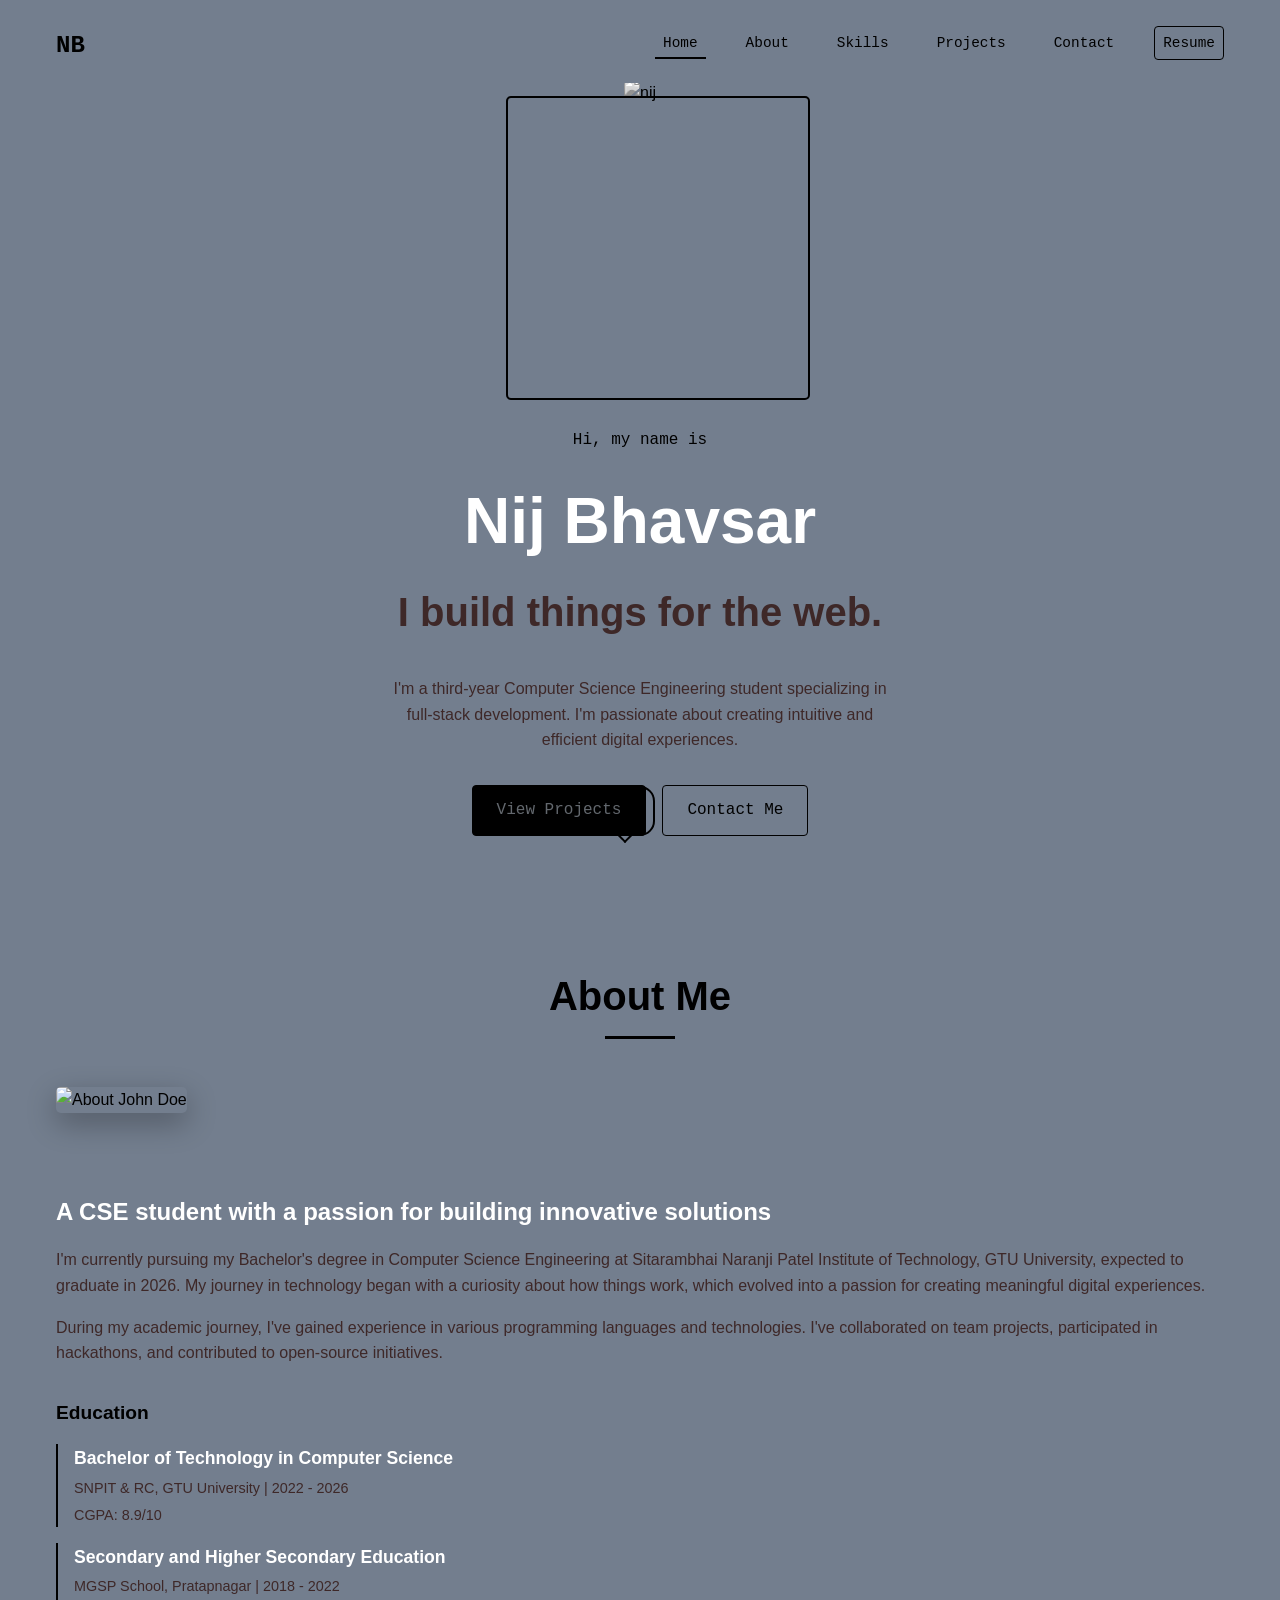
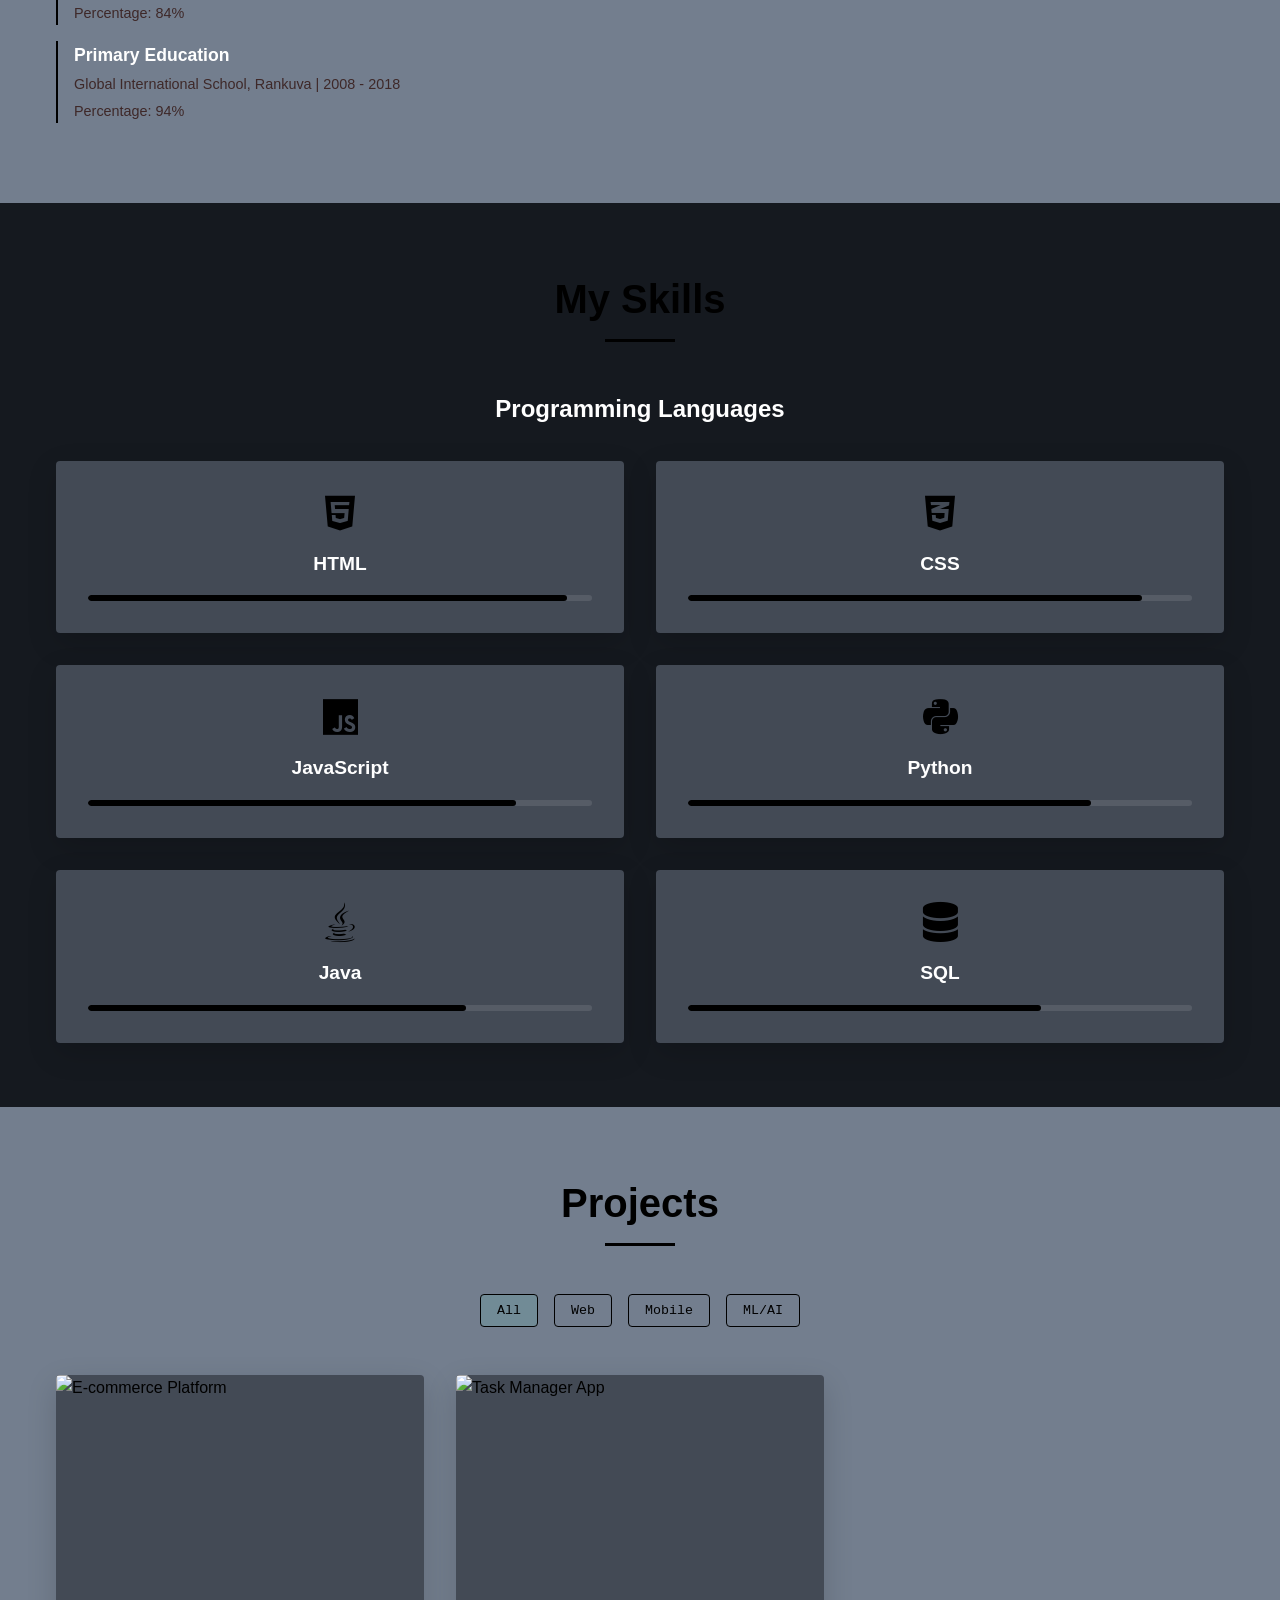
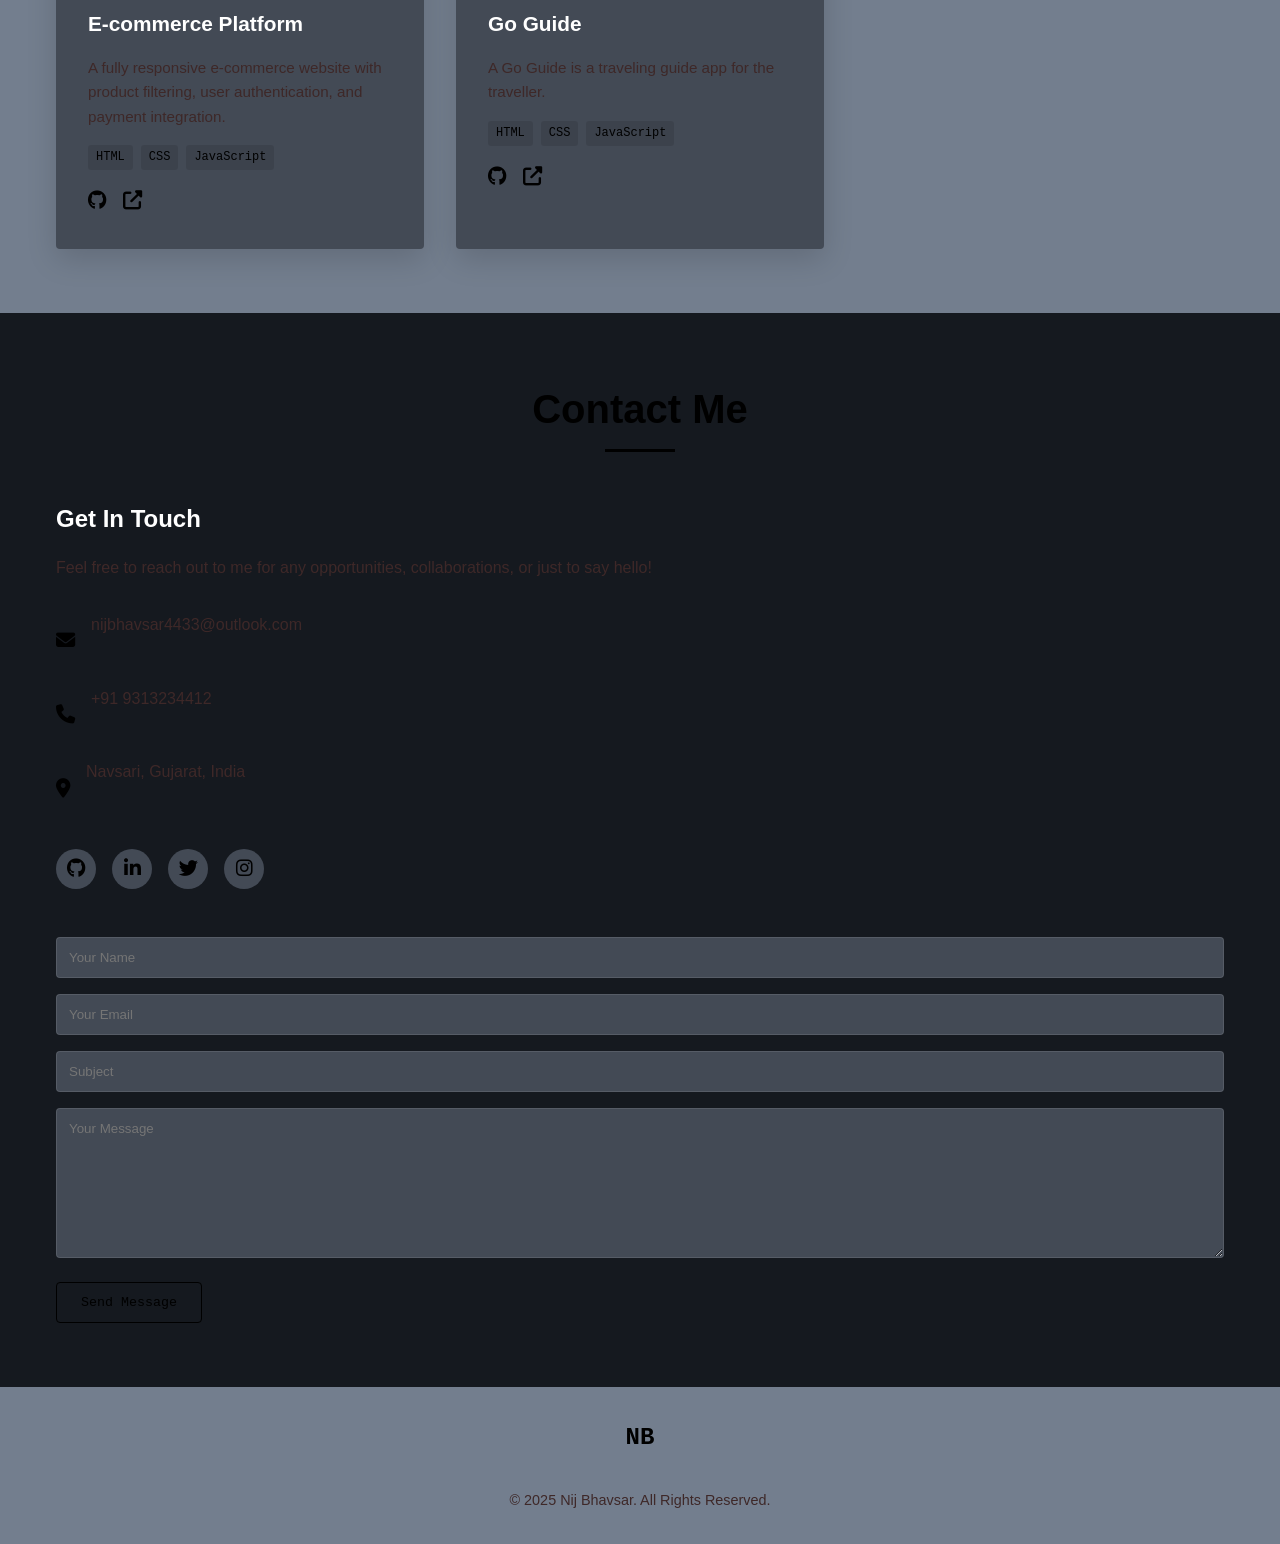
==== index.html @ d93e9b6c "Add files via upload" ====
<!DOCTYPE html>
<html lang="en">
<head>
  <meta charset="UTF-8" />
  <meta name="viewport" content="width=device-width, initial-scale=1.0" />
  <title>Nij Bhavsar | Portfolio</title>
  <link rel="stylesheet" href="css/style.css" />
  <link rel="stylesheet" href="css/responsive.css" />
  <link rel="stylesheet" href="https://cdnjs.cloudflare.com/ajax/libs/font-awesome/6.4.0/css/all.min.css" />
  <link rel="icon" type="image/svg+xml" href="/favicon.svg" />
</head>
<body>
  <!-- Preloader -->
  <div class="preloader">
    <div class="loader"></div>
  </div>

  <!-- Header -->
  <header class="header" id="header">
    <div class="container">
      <div class="logo">
        <h1><a href="#"><span>NB</span></a></h1>
      </div>
      <div class="hamburger">
        <div class="line"></div>
        <div class="line"></div>
        <div class="line"></div>
      </div>
      <nav class="navbar">
        <ul>
          <li><a href="#home" class="active">Home</a></li>
          <li><a href="#about">About</a></li>
          <li><a href="#skills">Skills</a></li>
          <li><a href="#projects">Projects</a></li>
          <li><a href="#contact">Contact</a></li>
          <li><a href="#" class="resume-btn">Resume</a></li>
        </ul>
      </nav>
    </div>
  </header>

  <!-- Home Section -->
  <section id="home" class="hero-section">
    <div class="container">
      <div class="hero-content">
        <div class="hero-text">
          <p class="intro">Hi, my name is</p>
          <h1 class="name">Nij Bhavsar</h1>
          <h2 class="tagline">I build things for the web.</h2>
          <p class="description">
            I'm a third-year Computer Science Engineering student specializing in full-stack development. I'm passionate about creating intuitive and efficient digital experiences.
          </p>
          <div class="cta-buttons">
            <a href="#projects" class="primary-btn">View Projects</a>
            <a href="#contact" class="secondary-btn">Contact Me</a>
          </div>
        </div>
        <div class="hero-image">
          <div class="image-container">
            <img src="nij.jpg" alt="nij" />
          </div>
        </div>
      </div>
      <div class="scroll-down">
        <a href="#about">
          <div class="mouse">
            <span></span>
          </div>
          <div class="arrow">
            <span></span>
          </div>
        </a>
      </div>
    </div>
  </section>

  <!-- About Section -->
  <section id="about" class="about-section">
    <div class="container">
      <div class="section-title">
        <h2>About Me</h2>
        <span class="line"></span>
      </div>
      <div class="about-content">
        <div class="about-image">
          <img src="https://images.pexels.com/photos/5428836/pexels-photo-5428836.jpeg?auto=compress&cs=tinysrgb&w=600" alt="About John Doe" />
        </div>
        <div class="about-text">
          <h3>A CSE student with a passion for building innovative solutions</h3>
          <p>
            I'm currently pursuing my Bachelor's degree in Computer Science Engineering at Sitarambhai Naranji Patel Institute of Technology, GTU University, expected to graduate in 2026. My journey in technology began with a curiosity about how things work, which evolved into a passion for creating meaningful digital experiences.
          </p>
          <p>
            During my academic journey, I've gained experience in various programming languages and technologies. I've collaborated on team projects, participated in hackathons, and contributed to open-source initiatives.
          </p>
          <div class="education">
            <h4>Education</h4>
            <div class="education-item">
              <h5>Bachelor of Technology in Computer Science</h5>
              <p>SNPIT & RC, GTU University | 2022 - 2026</p>
              <p>CGPA: 8.9/10</p>
            </div>
            <div class="education-item">
              <h5>Secondary and Higher Secondary Education</h5>
              <p>MGSP School, Pratapnagar | 2018 - 2022</p>
              <p>Percentage: 84%</p>
            </div>
            <div class="education-item">
              <h5>Primary Education</h5>
              <p>Global International School, Rankuva | 2008 - 2018</p>
              <p>Percentage: 94%</p>
            </div>
          </div>
        </div>
      </div>
    </div>
  </section>

  <!-- Skills Section -->
  <section id="skills" class="skills-section">
    <div class="container">
      <div class="section-title">
        <h2>My Skills</h2>
        <span class="line"></span>
      </div>
      <div class="skills-container">
        <div class="skills-category">
          <h3>Programming Languages</h3>
          <div class="skills-grid">
            <div class="skill-item">
              <i class="fab fa-html5"></i>
              <h4>HTML</h4>
              <div class="progress-bar">
                <div class="progress" style="width: 95%"></div>
              </div>
            </div>
            <div class="skill-item">
              <i class="fab fa-css3-alt"></i>
              <h4>CSS</h4>
              <div class="progress-bar">
                <div class="progress" style="width: 90%"></div>
              </div>
            </div>
            <div class="skill-item">
              <i class="fab fa-js"></i>
              <h4>JavaScript</h4>
              <div class="progress-bar">
                <div class="progress" style="width: 85%"></div>
              </div>
            </div>
            <div class="skill-item">
              <i class="fab fa-python"></i>
              <h4>Python</h4>
              <div class="progress-bar">
                <div class="progress" style="width: 80%"></div>
              </div>
            </div>
            <div class="skill-item">
              <i class="fab fa-java"></i>
              <h4>Java</h4>
              <div class="progress-bar">
                <div class="progress" style="width: 75%"></div>
              </div>
            </div>
            <div class="skill-item">
              <i class="fas fa-database"></i>
              <h4>SQL</h4>
              <div class="progress-bar">
                <div class="progress" style="width: 70%"></div>
              </div>
            </div>
          </div>
        </div>
            </div>
          </div>
        </div>
      </div>
    </div>
  </section>

  <!-- Projects Section -->
  <section id="projects" class="projects-section">
    <div class="container">
      <div class="section-title">
        <h2>Projects</h2>
        <span class="line"></span>
      </div>
      <div class="project-filters">
        <button class="filter-btn active" data-filter="all">All</button>
        <button class="filter-btn" data-filter="web">Web</button>
        <button class="filter-btn" data-filter="mobile">Mobile</button>
        <button class="filter-btn" data-filter="ml">ML/AI</button>
      </div>
      <div class="projects-grid">
        <div class="project-card" data-category="web">
          <div class="project-img">
            <img src="https://images.pexels.com/photos/196646/pexels-photo-196646.jpeg?auto=compress&cs=tinysrgb&w=600" alt="E-commerce Platform" />
          </div>
          <div class="project-content">
            <h3>E-commerce Platform</h3>
            <p>A fully responsive e-commerce website with product filtering, user authentication, and payment integration.</p>
            <div class="project-tech">
              <span>HTML</span>
              <span>CSS</span>
              <span>JavaScript</span>
            </div>
            <div class="project-links">
              <a href="#" target="_blank" rel="noopener noreferrer"><i class="fab fa-github"></i></a>
              <a href="#" target="_blank" rel="noopener noreferrer"><i class="fas fa-external-link-alt"></i></a>
            </div>
          </div>
        </div>
        <div class="project-card" data-category="web">
          <div class="project-img">
            <img src="https://images.pexels.com/photos/7103/writing-notes-idea-conference.jpg?auto=compress&cs=tinysrgb&w=600" alt="Task Manager App" />
          </div>
          <div class="project-content">
            <h3>Go Guide</h3>
            <p>A Go Guide is a traveling guide app for the traveller.</p>
            <div class="project-tech">
              <span>HTML</span>
              <span>CSS</span>
              <span>JavaScript</span>
            </div>
            <div class="project-links">
              <a href="#" target="_blank" rel="noopener noreferrer"><i class="fab fa-github"></i></a>
              <a href="#" target="_blank" rel="noopener noreferrer"><i class="fas fa-external-link-alt"></i></a>
            </div>
        </div>
      </div>
    </div>
  </section>

  <!-- Contact Section -->
  <section id="contact" class="contact-section">
    <div class="container">
      <div class="section-title">
        <h2>Contact Me</h2>
        <span class="line"></span>
      </div>
      <div class="contact-content">
        <div class="contact-info">
          <h3>Get In Touch</h3>
          <p>Feel free to reach out to me for any opportunities, collaborations, or just to say hello!</p>
          <div class="contact-details">
            <div class="contact-item">
              <i class="fas fa-envelope"></i>
              <p>nijbhavsar4433@outlook.com</p>
            </div>
            <div class="contact-item">
              <i class="fas fa-phone"></i>
              <p>+91 9313234412</p>
            </div>
            <div class="contact-item">
              <i class="fas fa-map-marker-alt"></i>
              <p>Navsari, Gujarat, India</p>
            </div>
          </div>
          <div class="social-links">
            <a href="#" target="_blank"><i class="fab fa-github"></i></a>
            <a href="#" target="_blank"><i class="fab fa-linkedin-in"></i></a>
            <a href="#" target="_blank"><i class="fab fa-twitter"></i></a>
            <a href="#" target="_blank"><i class="fab fa-instagram"></i></a>
          </div>
        </div>
        <div class="contact-form">
          <form id="contactForm">
            <div class="form-group">
              <input type="text" id="name" placeholder="Your Name" required />
            </div>
            <div class="form-group">
              <input type="email" id="email" placeholder="Your Email" required />
            </div>
            <div class="form-group">
              <input type="text" id="subject" placeholder="Subject" required />
            </div>
            <div class="form-group">
              <textarea id="message" placeholder="Your Message" required></textarea>
            </div>
            <button type="submit" class="submit-btn">Send Message</button>
          </form>
        </div>
      </div>
    </div>
  </section>

  <!-- Footer -->
  <footer class="footer">
    <div class="container">
      <div class="footer-content">
        <div class="footer-logo">
          <a href="#"><span></span>NB<span></span></a>
        </div>
        <p>© 2025 Nij Bhavsar. All Rights Reserved.</p>
  </footer>

  <!-- Back to Top Button -->
  <div class="back-to-top">
    <i class="fas fa-arrow-up"></i>
  </div>

  <!-- JavaScript -->
  <script src="js/main.js"></script>
  <script src="js/projects.js"></script>
  <script src="js/navbar.js"></script>
</body>
</html>
---- css/style.css ----
/* 
  Main Stylesheet for Portfolio Website
  Author: Nij Bhavsar
  Year: 2025
*/

/* ---------- Variables ---------- */
:root {
  /* Colors */
  --primary-color: #63686e;      /* Deep navy */
  --secondary-color: #000000;    /* Light teal accent */
  --text-color: #000000;         /* Light blue text */
  --dark-text: #3e2828;          /* Muted blue for paragraphs */
  --bg-color: #737e8e;           /* Deep navy background */
  --section-bg: #15191f;         /* Slightly lighter navy */
  --card-bg: #434a55;            /* Card background */
  --white: #ffffff;
  --black: #ffffff;
  
  /* Typography */
  --font-main: -apple-system, BlinkMacSystemFont, 'Segoe UI', Roboto, Oxygen,
    Ubuntu, Cantarell, 'Open Sans', 'Helvetica Neue', sans-serif;
  --font-mono: 'SF Mono', 'Fira Code', 'Fira Mono', 'Roboto Mono', monospace;
  
  /* Spacing */
  --spacing-xs: 0.5rem;
  --spacing-s: 1rem;
  --spacing-m: 2rem;
  --spacing-l: 3rem;
  --spacing-xl: 4rem;
  
  /* Borders */
  --border-radius: 4px;
  
  /* Transitions */
  --transition: all 0.3s ease;
}

/* ---------- Base Styles ---------- */
* {
  margin: 0;
  padding: 0;
  box-sizing: border-box;
}

html {
  scroll-behavior: smooth;
}

body {
  font-family: var(--font-main);
  font-size: 16px;
  line-height: 1.6;
  color: var(--text-color);
  background-color: var(--bg-color);
  overflow-x: hidden;
}

a {
  text-decoration: none;
  color: var(--text-color);
  transition: var(--transition);
}

ul {
  list-style: none;
}

img {
  max-width: 100%;
  height: auto;
}

.container {
  max-width: 1200px;
  margin: 0 auto;
  padding: 0 var(--spacing-m);
}

section {
  padding: var(--spacing-xl) 0;
}

/* ---------- Preloader ---------- */
.preloader {
  position: fixed;
  top: 0;
  left: 0;
  width: 100%;
  height: 100%;
  background-color: var(--bg-color);
  display: flex;
  justify-content: center;
  align-items: center;
  z-index: 9999;
  transition: opacity 0.5s ease;
}

.loader {
  width: 50px;
  height: 50px;
  border: 5px solid rgba(100, 255, 218, 0.2);
  border-radius: 50%;
  border-top-color: var(--secondary-color);
  animation: spin 1s linear infinite;
}

@keyframes spin {
  100% {
    transform: rotate(360deg);
  }
}

/* ---------- Header ---------- */
.header {
  position: fixed;
  top: 0;
  left: 0;
  width: 100%;
  z-index: 100;
  background-color: #737e8e;
  backdrop-filter: blur(10px);
  transition: var(--transition);
  padding: var(--spacing-s) 0;
}

.header.scrolled {
  box-shadow: 0 10px 30px -10px rgba(0, 0, 0, 0.7);
  padding: 0.5rem 0;
}

.header .container {
  display: flex;
  justify-content: space-between;
  align-items: center;
}

.logo a {
  font-family: var(--font-mono);
  font-size: 1.5rem;
  font-weight: 700;
  color: var(--white);
}

.logo span {
  color: var(--secondary-color);
}

.navbar ul {
  display: flex;
  align-items: center;
}

.navbar ul li {
  margin-left: var(--spacing-m);
}

.navbar ul li a {
  font-family: var(--font-mono);
  font-size: 0.9rem;
  position: relative;
  padding: 0.5rem;
}

.navbar ul li a::before {
  content: "";
  position: absolute;
  bottom: 0;
  left: 0;
  width: 0;
  height: 2px;
  background-color: var(--secondary-color);
  transition: var(--transition);
}

.navbar ul li a:hover::before,
.navbar ul li a.active::before {
  width: 100%;
}

.navbar ul li a:hover {
  color: var(--secondary-color);
}

.navbar ul li a.active {
  color: var(--secondary-color);
}

.resume-btn {
  padding: 0.75rem 1rem;
  border: 1px solid var(--secondary-color);
  border-radius: var(--border-radius);
  color: var(--secondary-color);
  font-family: var(--font-mono);
  font-size: 0.85rem;
  transition: var(--transition);
}

.resume-btn:hover {
  background-color: rgba(0, 0, 0, 0.1);
}

.hamburger {
  display: none;
  cursor: pointer;
}

.hamburger .line {
  width: 24px;
  height: 2px;
  background-color: var(--secondary-color);
  margin: 6px 0;
  transition: var(--transition);
}

/* ---------- Hero Section ---------- */
.hero-section {
  min-height: 100vh;
  display: flex;
  align-items: center;
  padding-top: 5rem;
}

.hero-content {
  display: flex;
  align-items: center;
  justify-content: space-between;
}

.intro {
  font-family: var(--font-mono);
  color: var(--secondary-color);
  margin-bottom: var(--spacing-s);
  font-size: 1rem;
}

.name {
  font-size: 4rem;
  font-weight: 700;
  margin-bottom: var(--spacing-xs);
  color: var(--white);
}

.tagline {
  font-size: 2.5rem;
  font-weight: 700;
  margin-bottom: var(--spacing-m);
  color: var(--dark-text);
}

.description {
  max-width: 500px;
  margin-bottom: var(--spacing-m);
  color: var(--dark-text);
}

.description span {
  color: var(--secondary-color);
}

.cta-buttons {
  display: flex;
  gap: var(--spacing-s);
  margin-top: var(--spacing-m);
}

.primary-btn, .secondary-btn {
  padding: 0.75rem 1.5rem;
  border-radius: var(--border-radius);
  font-weight: 500;
  font-family: var(--font-mono);
  transition: var(--transition);
}

.primary-btn {
  background-color: var(--secondary-color);
  color: var(--primary-color);
  border: 1px solid var(--secondary-color);
}

.primary-btn:hover {
  background-color: transparent;
  color: var(--secondary-color);
}

.secondary-btn {
  background-color: transparent;
  color: var(--secondary-color);
  border: 1px solid var(--secondary-color);
}

.secondary-btn:hover {
  background-color: rgba(100, 255, 218, 0.1);
}

.hero-image {
  flex: 1;
  display: flex;
  justify-content: flex-end;
}

.image-container {
  width: 300px;
  height: 300px;
  position: relative;
}

.image-container img {
  width: 100%;
  height: 100%;
  object-fit: cover;
  border-radius: 5px;
  filter: grayscale(100%);
  transition: var(--transition);
}

.image-container:hover img {
  filter: grayscale(0);
}

.image-container::before {
  content: "";
  position: absolute;
  top: 1rem;
  left: 1rem;
  width: 100%;
  height: 100%;
  border: 2px solid var(--secondary-color);
  border-radius: 5px;
  z-index: -1;
  transition: var(--transition);
}

.image-container:hover::before {
  top: 0.5rem;
  left: 0.5rem;
}

.scroll-down {
  position: absolute;
  bottom: 4rem;
  left: 50%;
  transform: translateX(-50%);
  display: flex;
  flex-direction: column;
  align-items: center;
}

.mouse {
  width: 30px;
  height: 50px;
  border: 2px solid var(--secondary-color);
  border-radius: 20px;
  position: relative;
}

.mouse span {
  position: absolute;
  top: 10px;
  left: 50%;
  transform: translateX(-50%);
  width: 6px;
  height: 6px;
  background-color: var(--secondary-color);
  border-radius: 50%;
  animation: scroll 1.5s infinite;
}

@keyframes scroll {
  0% {
    opacity: 1;
    top: 10px;
  }
  100% {
    opacity: 0;
    top: 30px;
  }
}

.arrow span {
  display: block;
  width: 10px;
  height: 10px;
  border-bottom: 2px solid var(--secondary-color);
  border-right: 2px solid var(--secondary-color);
  transform: rotate(45deg);
  margin: -5px;
  animation: arrow 2s infinite;
}

@keyframes arrow {
  0% {
    opacity: 0;
    transform: rotate(45deg) translate(-10px, -10px);
  }
  50% {
    opacity: 1;
  }
  100% {
    opacity: 0;
    transform: rotate(45deg) translate(10px, 10px);
  }
}

/* ---------- Section Title ---------- */
.section-title {
  text-align: center;
  margin-bottom: var(--spacing-l);
  position: relative;
}

.section-title h2 {
  font-size: 2.5rem;
  font-weight: 700;
  display: inline-block;
  position: relative;
}

.section-title .line {
  display: block;
  width: 70px;
  height: 3px;
  background-color: var(--secondary-color);
  margin: var(--spacing-xs) auto 0;
}

/* ---------- About Section ---------- */
.about-section {
  background-color: var(--bg-color);
}

.about-content {
  display: flex;
  gap: var(--spacing-l);
  align-items: center;
}

.about-image {
  flex: 1;
}

.about-image img {
  border-radius: 5px;
  box-shadow: 0 10px 30px rgba(0, 0, 0, 0.3);
}

.about-text {
  flex: 1.5;
}

.about-text h3 {
  font-size: 1.5rem;
  margin-bottom: var(--spacing-s);
  color: var(--white);
}

.about-text p {
  margin-bottom: var(--spacing-s);
  color: var(--dark-text);
}

.education {
  margin-top: var(--spacing-m);
}

.education h4 {
  font-size: 1.2rem;
  margin-bottom: var(--spacing-s);
  color: var(--secondary-color);
}

.education-item {
  margin-bottom: var(--spacing-s);
  padding-left: var(--spacing-s);
  border-left: 2px solid var(--secondary-color);
}

.education-item h5 {
  font-size: 1.1rem;
  margin-bottom: 0.25rem;
  color: var(--white);
}

.education-item p {
  margin-bottom: 0.25rem;
  font-size: 0.9rem;
}

/* ---------- Skills Section ---------- */
.skills-section {
  background-color: var(--section-bg);
}

.skills-container {
  display: flex;
  flex-direction: column;
  gap: var(--spacing-l);
}

.skills-category h3 {
  font-size: 1.5rem;
  margin-bottom: var(--spacing-m);
  color: var(--white);
  text-align: center;
}

.skills-grid {
  display: grid;
  grid-template-columns: repeat(auto-fill, minmax(250px, 1fr));
  gap: var(--spacing-m);
}

.skill-item {
  background-color: var(--card-bg);
  padding: var(--spacing-m);
  border-radius: var(--border-radius);
  text-align: center;
  transition: var(--transition);
  box-shadow: 0 10px 30px rgba(0, 0, 0, 0.15);
}

.skill-item:hover {
  transform: translateY(-5px);
}

.skill-item i {
  font-size: 2.5rem;
  margin-bottom: var(--spacing-s);
  color: var(--secondary-color);
}

.skill-item h4 {
  font-size: 1.2rem;
  margin-bottom: var(--spacing-s);
  color: var(--white);
}

.progress-bar {
  width: 100%;
  height: 6px;
  background-color: rgba(255, 255, 255, 0.1);
  border-radius: 3px;
  overflow: hidden;
}

.progress {
  height: 100%;
  background-color: var(--secondary-color);
  border-radius: 3px;
  transition: width 1.5s ease-in-out;
}

/* ---------- Projects Section ---------- */
.projects-section {
  background-color: var(--bg-color);
}

.project-filters {
  display: flex;
  justify-content: center;
  margin-bottom: var(--spacing-l);
  gap: var(--spacing-s);
  flex-wrap: wrap;
}

.filter-btn {
  background-color: transparent;
  color: var(--text-color);
  border: 1px solid var(--secondary-color);
  padding: 0.5rem 1rem;
  border-radius: var(--border-radius);
  cursor: pointer;
  font-family: var(--font-mono);
  transition: var(--transition);
}

.filter-btn:hover, .filter-btn.active {
  background-color: rgba(100, 255, 218, 0.1);
  color: var(--secondary-color);
}

.projects-grid {
  display: grid;
  grid-template-columns: repeat(auto-fill, minmax(350px, 1fr));
  gap: var(--spacing-m);
}

.project-card {
  background-color: var(--card-bg);
  border-radius: var(--border-radius);
  overflow: hidden;
  box-shadow: 0 10px 30px rgba(0, 0, 0, 0.15);
  transition: var(--transition);
}

.project-card:hover {
  transform: translateY(-10px);
}

.project-img {
  height: 200px;
  overflow: hidden;
}

.project-img img {
  width: 100%;
  height: 100%;
  object-fit: cover;
  transition: var(--transition);
}

.project-card:hover .project-img img {
  transform: scale(1.05);
}

.project-content {
  padding: var(--spacing-m);
}

.project-content h3 {
  font-size: 1.3rem;
  margin-bottom: var(--spacing-s);
  color: var(--white);
}

.project-content p {
  margin-bottom: var(--spacing-s);
  color: var(--dark-text);
  font-size: 0.95rem;
}

.project-tech {
  display: flex;
  flex-wrap: wrap;
  gap: 0.5rem;
  margin-bottom: var(--spacing-s);
}

.project-tech span {
  font-family: var(--font-mono);
  font-size: 0.75rem;
  color: var(--secondary-color);
  background-color: rgba(0, 0, 0, 0.1);
  padding: 0.2rem 0.5rem;
  border-radius: 3px;
}

.project-links {
  display: flex;
  gap: var(--spacing-s);
}

.project-links a {
  font-size: 1.2rem;
  color: var(--text-color);
}

.project-links a:hover {
  color: var(--secondary-color);
}

/* ---------- Contact Section ---------- */
.contact-section {
  background-color: var(--section-bg);
}

.contact-content {
  display: flex;
  gap: var(--spacing-l);
}

.contact-info, .contact-form {
  flex: 1;
}

.contact-info h3 {
  font-size: 1.5rem;
  margin-bottom: var(--spacing-s);
  color: var(--white);
}

.contact-info p {
  margin-bottom: var(--spacing-m);
  color: var(--dark-text);
}

.contact-details {
  margin-bottom: var(--spacing-m);
}

.contact-item {
  display: flex;
  align-items: center;
  margin-bottom: var(--spacing-s);
}

.contact-item i {
  font-size: 1.2rem;
  color: var(--secondary-color);
  margin-right: var(--spacing-s);
}

.social-links {
  display: flex;
  gap: var(--spacing-s);
}

.social-links a {
  width: 40px;
  height: 40px;
  background-color: var(--card-bg);
  border-radius: 50%;
  display: flex;
  align-items: center;
  justify-content: center;
  transition: var(--transition);
}

.social-links a:hover {
  background-color: var(--secondary-color);
  transform: translateY(-5px);
}

.social-links a:hover i {
  color: var(--primary-color);
}

.social-links a i {
  font-size: 1.2rem;
  color: var(--text-color);
}

.form-group {
  margin-bottom: var(--spacing-s);
}

.form-group input, .form-group textarea {
  width: 100%;
  padding: 0.75rem;
  background-color: var(--card-bg);
  border: 1px solid rgba(255, 255, 255, 0.1);
  border-radius: var(--border-radius);
  color: var(--text-color);
  font-family: var(--font-main);
  transition: var(--transition);
}

.form-group input:focus, .form-group textarea:focus {
  outline: none;
  border-color: var(--secondary-color);
}

.form-group textarea {
  min-height: 150px;
  resize: vertical;
}

.submit-btn {
  background-color: transparent;
  color: var(--secondary-color);
  border: 1px solid var(--secondary-color);
  padding: 0.75rem 1.5rem;
  border-radius: var(--border-radius);
  font-family: var(--font-mono);
  cursor: pointer;
  transition: var(--transition);
}

.submit-btn:hover {
  background-color: rgba(0, 0, 0, 0.1);
}

/* ---------- Footer ---------- */
.footer {
  background-color: var(--bg-color);
  padding: var(--spacing-m) 0;
  text-align: center;
}

.footer-content {
  display: flex;
  flex-direction: column;
  gap: var(--spacing-s);
  align-items: center;
}

.footer-logo {
  margin-bottom: var(--spacing-s);
}

.footer-logo a {
  font-family: var(--font-mono);
  font-size: 1.5rem;
  font-weight: 700;
}

.footer p {
  color: var(--dark-text);
  font-size: 0.9rem;
}

.footer-links {
  display: flex;
  gap: var(--spacing-m);
}

.footer-links a {
  font-size: 0.9rem;
  color: var(--dark-text);
}

.footer-links a:hover {
  color: var(--secondary-color);
}

/* ---------- Back to Top Button ---------- */
.back-to-top {
  position: fixed;
  bottom: 2rem;
  right: 2rem;
  width: 40px;
  height: 40px;
  background-color: var(--secondary-color);
  color: var(--primary-color);
  border-radius: 50%;
  display: flex;
  align-items: center;
  justify-content: center;
  cursor: pointer;
  z-index: 99;
  opacity: 0;
  visibility: hidden;
  transition: var(--transition);
}

.back-to-top.active {
  opacity: 1;
  visibility: visible;
}

.back-to-top:hover {
  background-color: var(--white);
}
---- css/responsive.css ----
/* 
  Responsive Styles for Portfolio Website
  Author: Nij Bhavsar
  Year: 2025
*/

/* ---------- Tablet (768px - 1024px) ---------- */
@media screen and (max-width: 1500px) {
  .container {
    padding: 0 var(--spacing-s);
  }
  
  .hero-content {
    flex-direction: column;
    text-align: center;
    gap: var(--spacing-l);
  }
  
  .hero-text {
    order: 2;
  }
  
  .hero-image {
    order: 1;
    justify-content: center;
  }
  
  .description {
    margin: 0 auto var(--spacing-m);
  }
  
  .cta-buttons {
    justify-content: center;
  }
  
  .about-content {
    flex-direction: column;
  }
  
  .about-image, .about-text {
    width: 100%;
  }
  
  .about-image {
    margin-bottom: var(--spacing-m);
  }
  
  .skills-grid {
    grid-template-columns: repeat(2, 1fr);
  }
  
  .projects-grid {
    grid-template-columns: repeat(auto-fill, minmax(300px, 1fr));
  }
  
  .contact-content {
    flex-direction: column;
    gap: var(--spacing-l);
  }
}

/* ---------- Mobile (< 768px) ---------- */
@media screen and (max-width: 768px) {
  .header {
    padding: var(--spacing-xs) 0;
  }
  
  .navbar {
    position: fixed;
    top: 0;
    right: -300px;
    width: 250px;
    height: 100vh;
    background-color: var(--section-bg);
    padding: 6rem var(--spacing-m) var(--spacing-m);
    transition: var(--transition);
    box-shadow: -10px 0 30px rgba(0, 0, 0, 0.2);
    z-index: 98;
  }
  
  .navbar.active {
    right: 0;
  }
  
  .navbar ul {
    flex-direction: column;
    align-items: flex-start;
  }
  
  .navbar ul li {
    margin: 0 0 var(--spacing-s) 0;
    width: 100%;
  }
  
  .navbar ul li a {
    display: block;
    padding: var(--spacing-xs) 0;
  }
  
  .hamburger {
    display: block;
    z-index: 99;
  }
  
  .hamburger.active .line:nth-child(1) {
    transform: rotate(45deg) translate(5px, 5px);
  }
  
  .hamburger.active .line:nth-child(2) {
    opacity: 0;
  }
  
  .hamburger.active .line:nth-child(3) {
    transform: rotate(-45deg) translate(5px, -5px);
  }
  
  .hero-section {
    padding-top: 4rem;
  }
  
  .name {
    font-size: 2.5rem;
  }
  
  .tagline {
    font-size: 1.8rem;
  }
  
  .image-container {
    width: 250px;
    height: 250px;
  }
  
  .section-title h2 {
    font-size: 2rem;
  }
  
  .skills-grid {
    grid-template-columns: 1fr;
  }
  
  .projects-grid {
    grid-template-columns: 1fr;
  }
  
  .project-filters {
    flex-wrap: wrap;
  }
  
  .project-filter {
    margin-bottom: var(--spacing-xs);
  }
  
  .footer-links {
    flex-wrap: wrap;
    justify-content: center;
  }
}

/* ---------- Small Mobile (< 480px) ---------- */
@media screen and (max-width: 480px) {
  .name {
    font-size: 2rem;
  }
  
  .tagline {
    font-size: 1.5rem;
  }
  
  .image-container {
    width: 200px;
    height: 200px;
  }
  
  .cta-buttons {
    flex-direction: column;
    gap: var(--spacing-s);
  }
  
  .primary-btn, .secondary-btn {
    width: 100%;
    text-align: center;
  }
  
  .education-item {
    padding-left: var(--spacing-xs);
  }
  
  .contact-item {
    flex-direction: column;
    align-items: flex-start;
  }
  
  .contact-item i {
    margin-bottom: var(--spacing-xs);
  }
  
  .social-links {
    justify-content: center;
  }
}
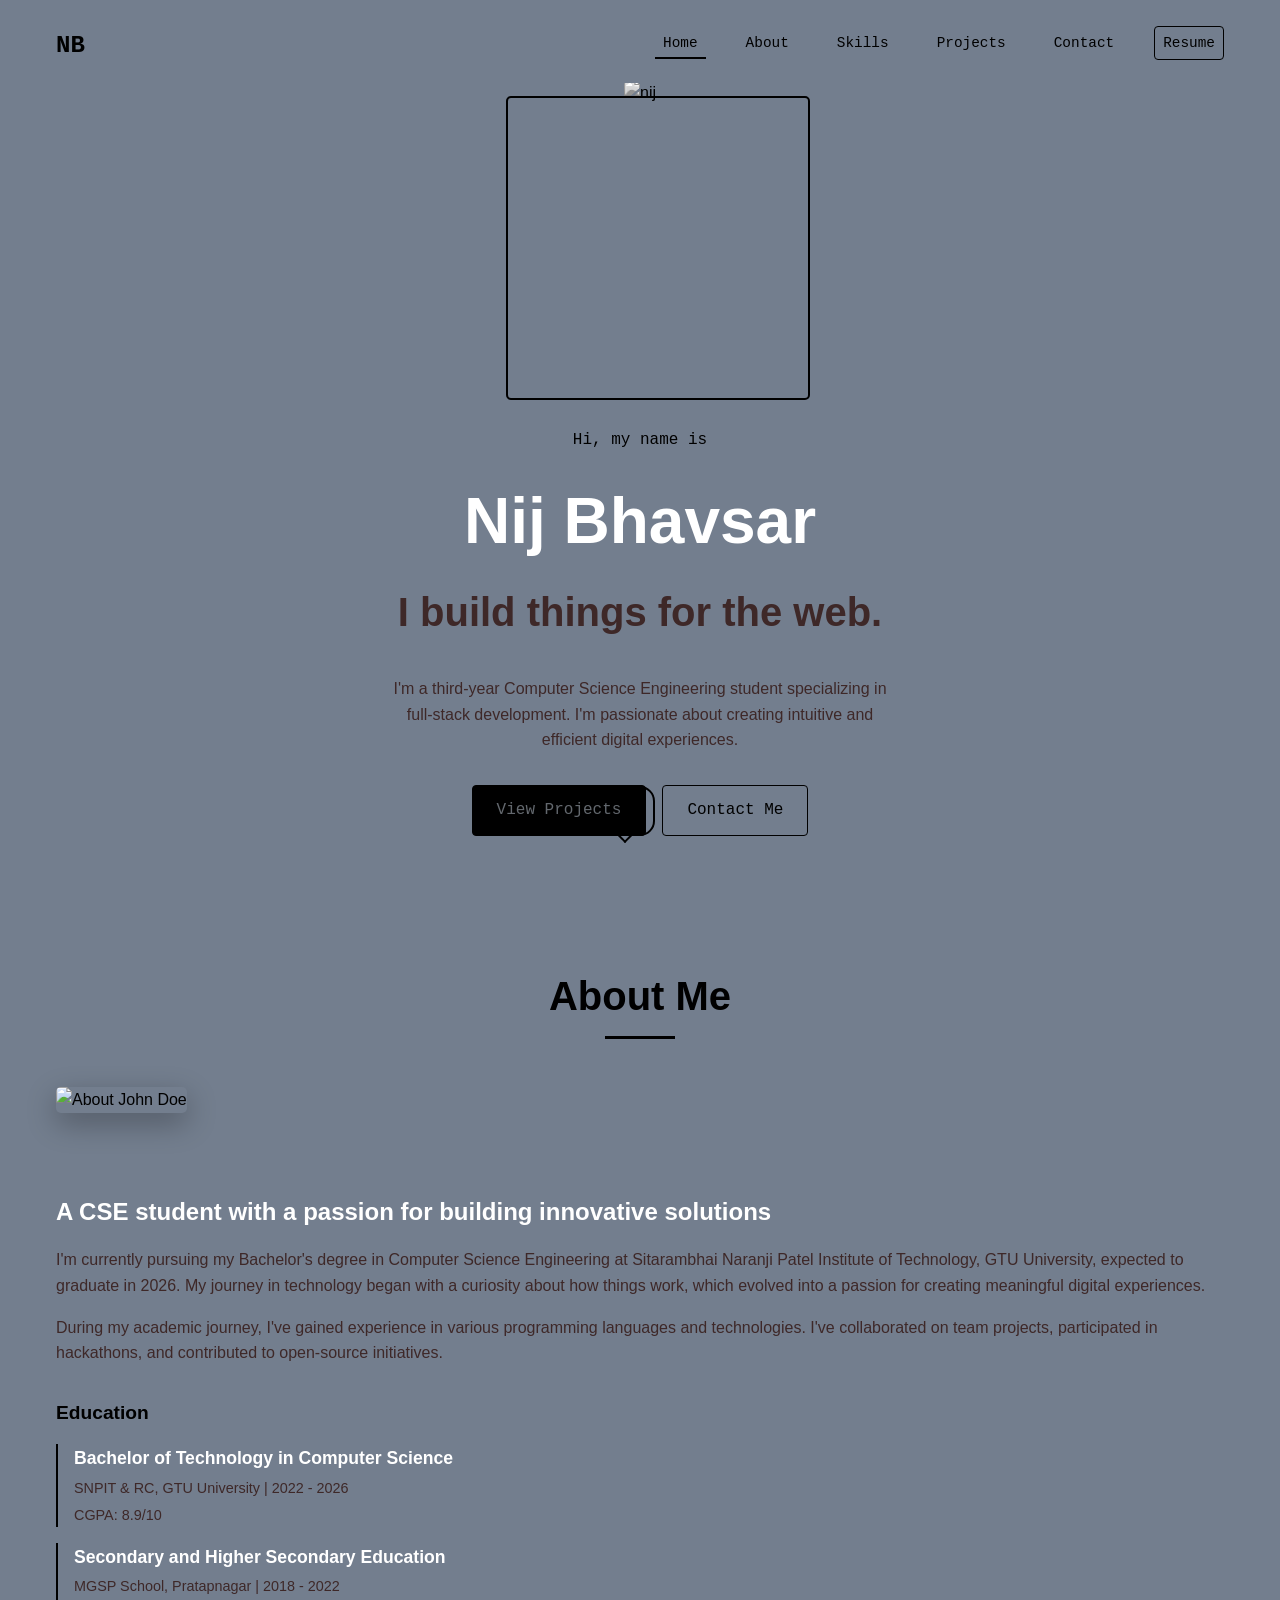
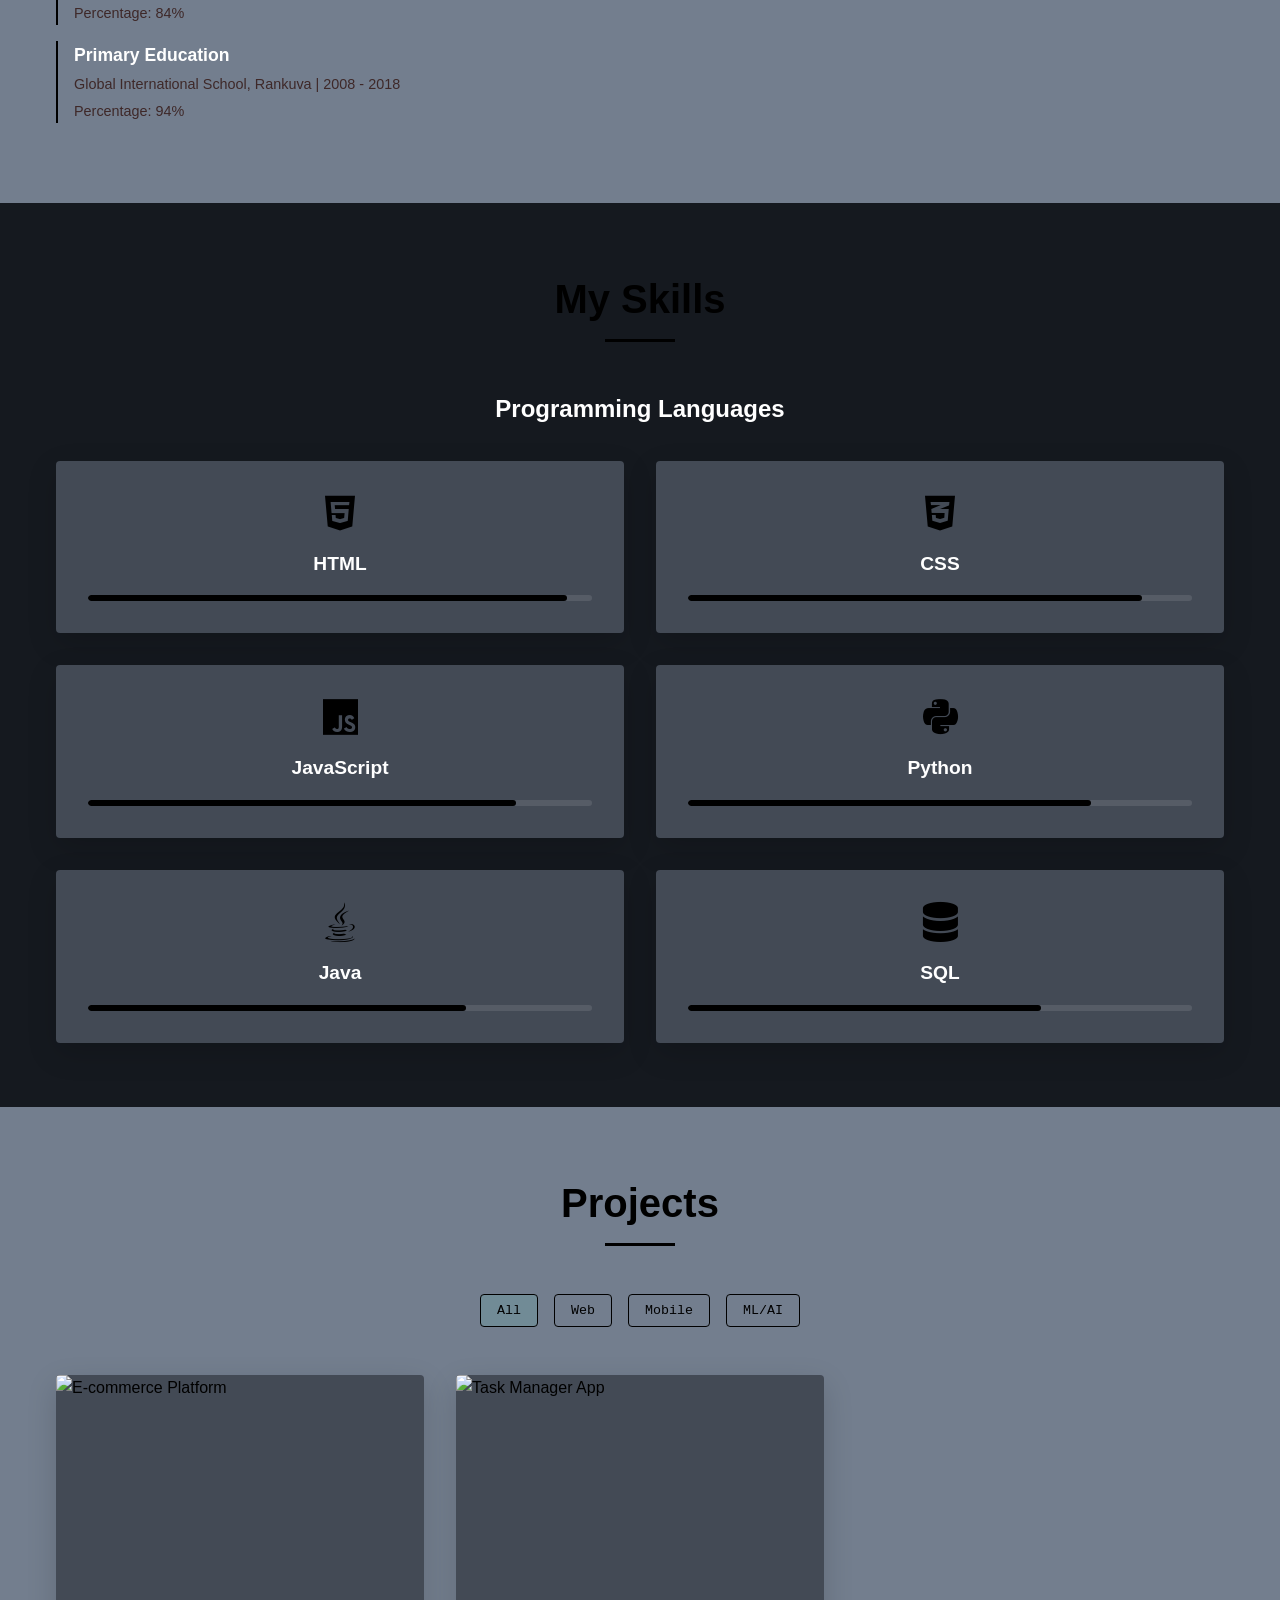
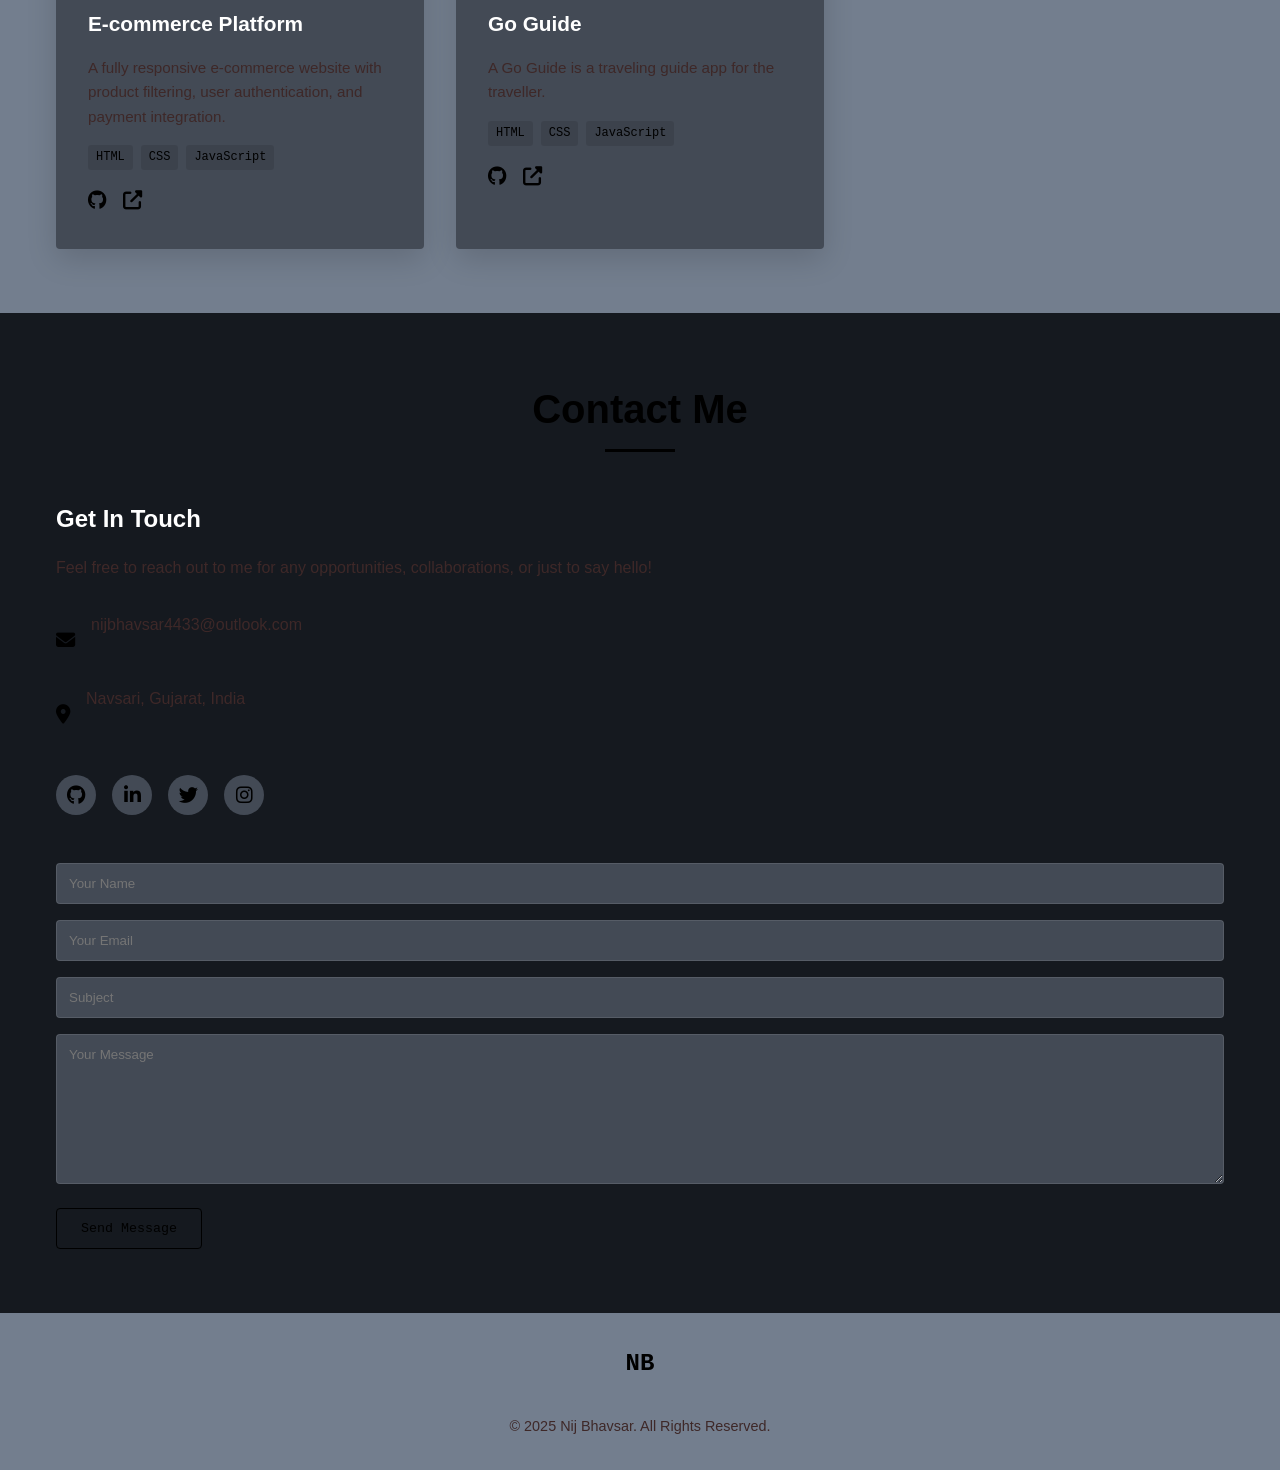
==== commit fb7bca8b: "index.html" ====
--- a/index.html
+++ b/index.html
@@ -248,10 +248,6 @@
               <p>nijbhavsar4433@outlook.com</p>
             </div>
             <div class="contact-item">
-              <i class="fas fa-phone"></i>
-              <p>+91 9313234412</p>
-            </div>
-            <div class="contact-item">
               <i class="fas fa-map-marker-alt"></i>
               <p>Navsari, Gujarat, India</p>
             </div>
@@ -304,4 +300,4 @@
   <script src="js/projects.js"></script>
   <script src="js/navbar.js"></script>
 </body>
-</html>+</html>
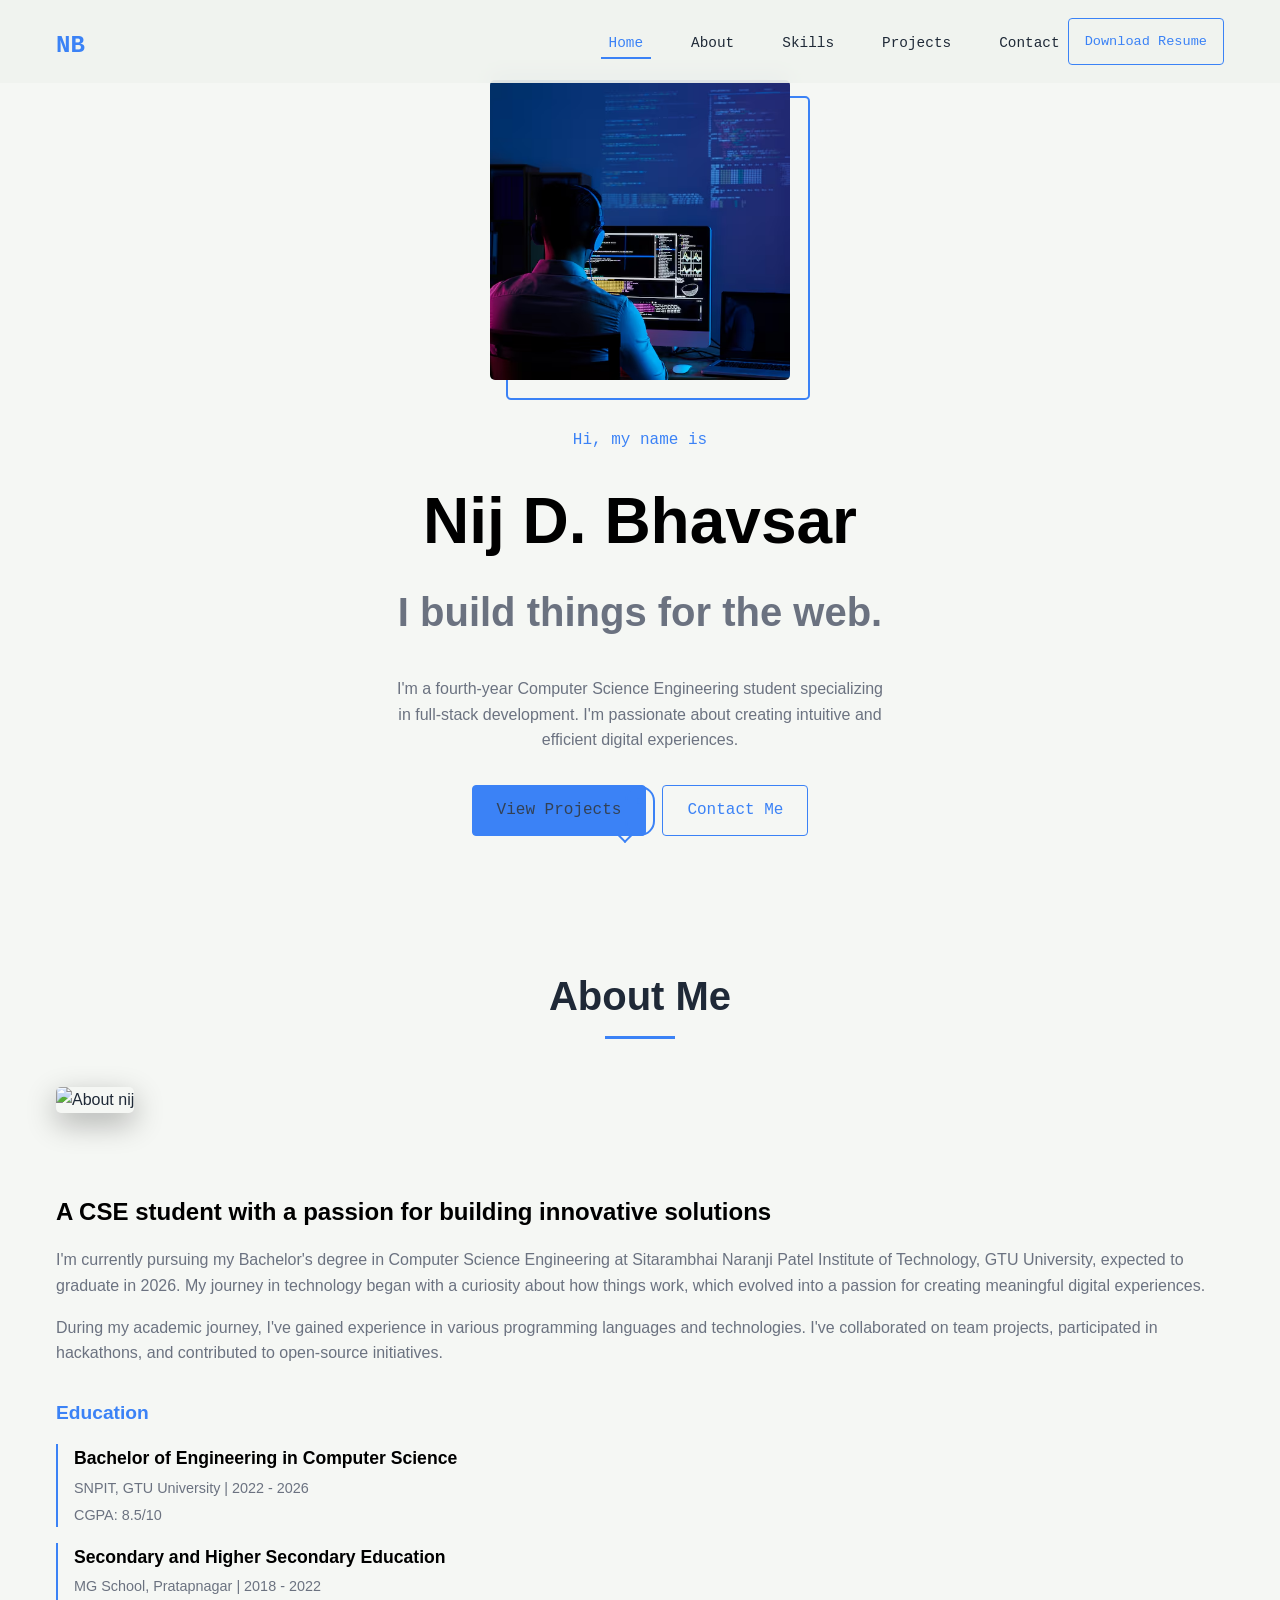
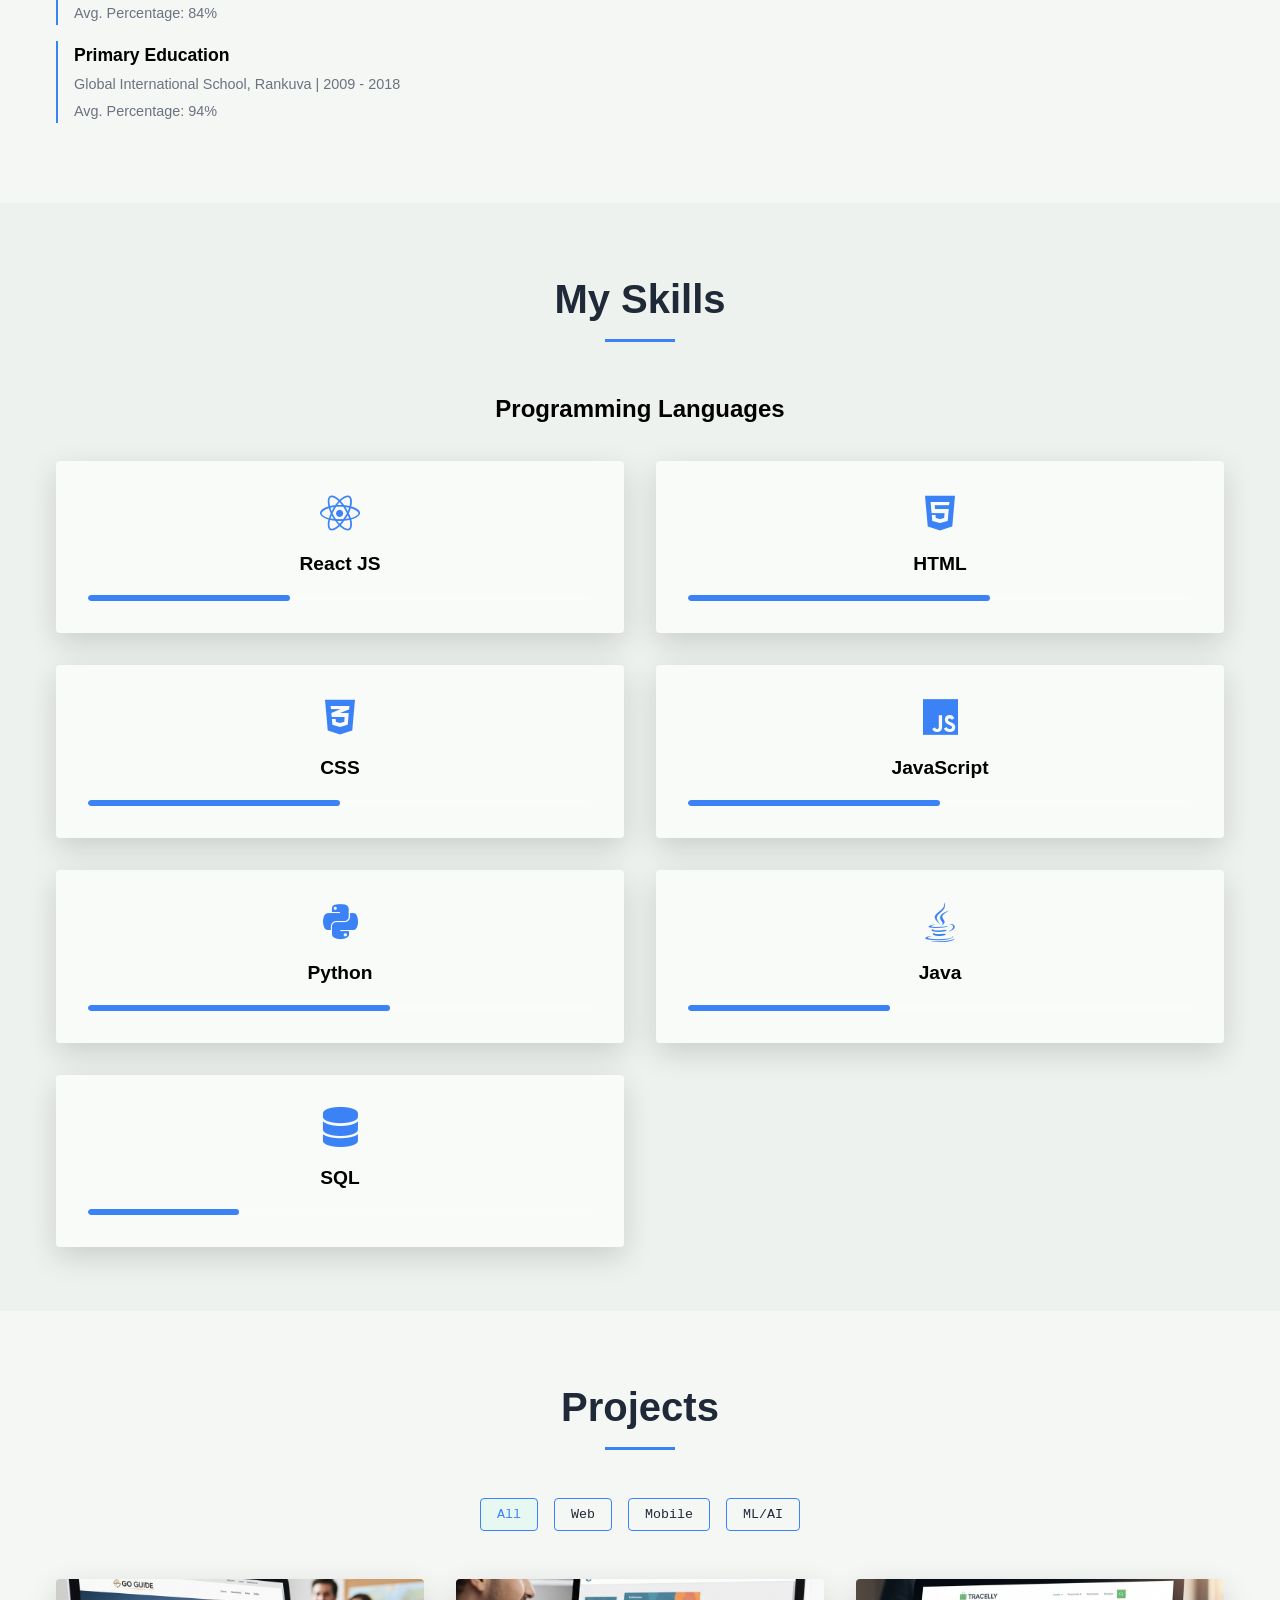
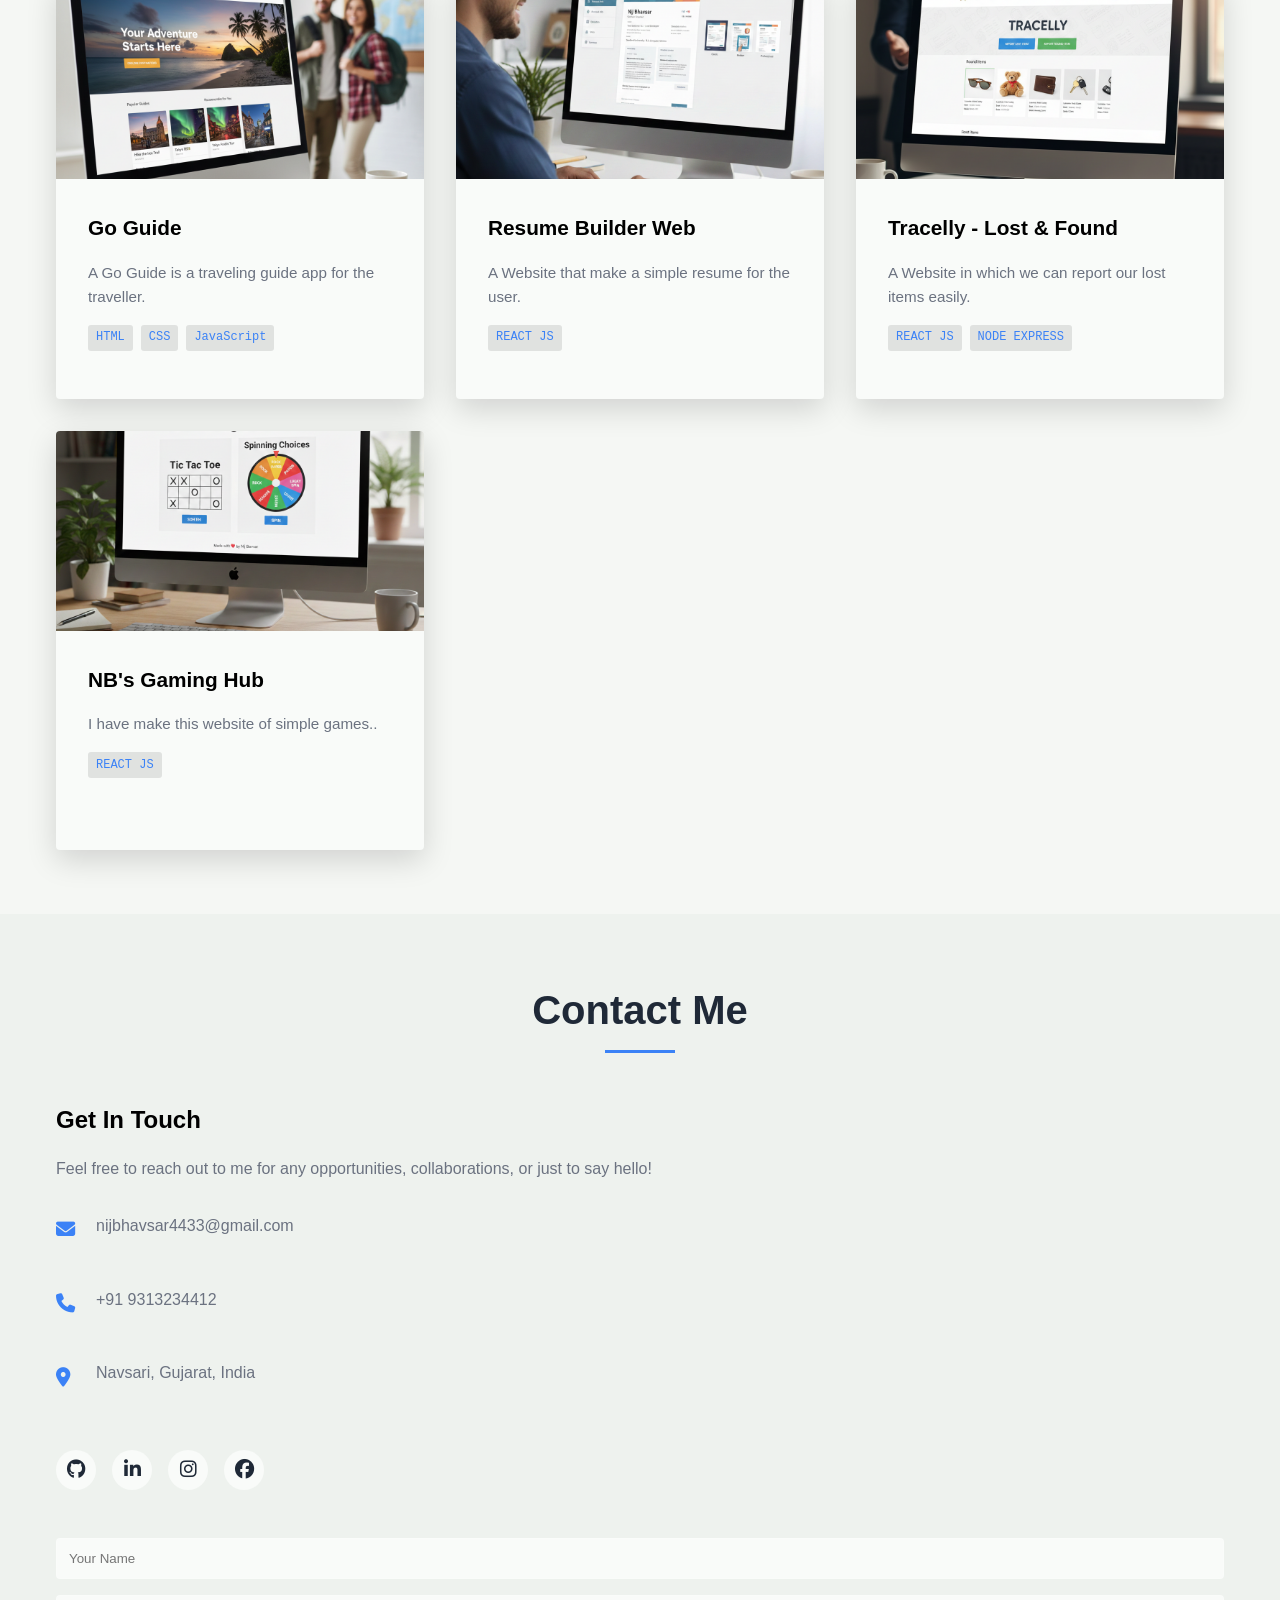
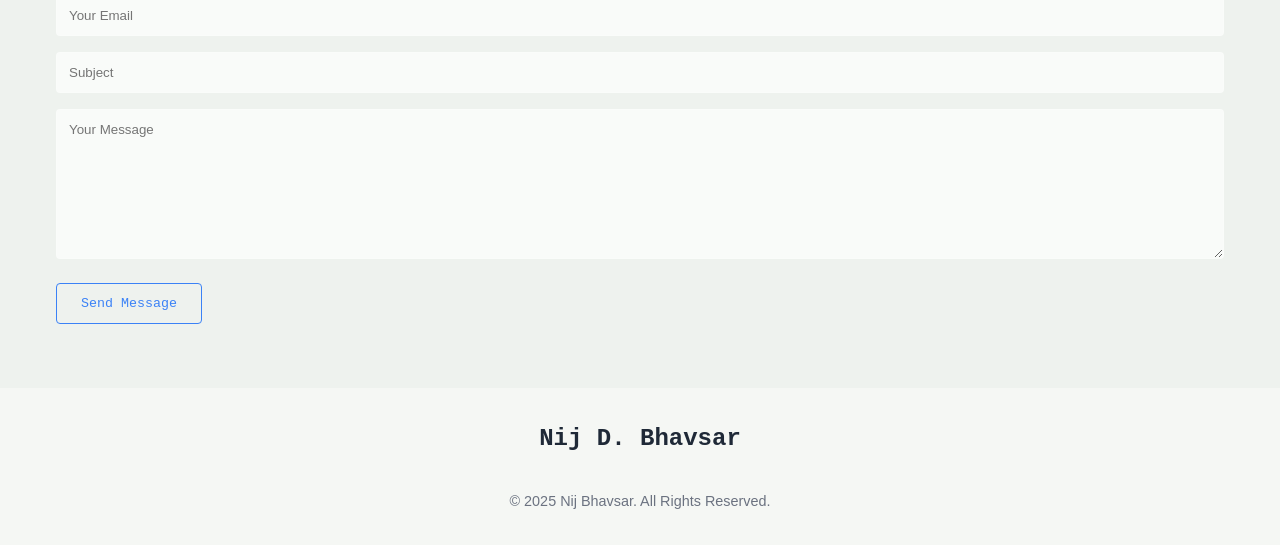
==== commit 3c2294e6: "Add files via upload" ====
--- a/index.html
+++ b/index.html
@@ -1,5 +1,6 @@
 <!DOCTYPE html>
 <html lang="en">
+
 <head>
   <meta charset="UTF-8" />
   <meta name="viewport" content="width=device-width, initial-scale=1.0" />
@@ -9,6 +10,7 @@
   <link rel="stylesheet" href="https://cdnjs.cloudflare.com/ajax/libs/font-awesome/6.4.0/css/all.min.css" />
   <link rel="icon" type="image/svg+xml" href="/favicon.svg" />
 </head>
+
 <body>
   <!-- Preloader -->
   <div class="preloader">
@@ -33,7 +35,13 @@
           <li><a href="#skills">Skills</a></li>
           <li><a href="#projects">Projects</a></li>
           <li><a href="#contact">Contact</a></li>
-          <li><a href="#" class="resume-btn">Resume</a></li>
+          <a
+            href="assets/Nij_Bhavsar_Resume.pdf"
+            class="resume-btn"
+            download="assets/Nij_Bhavsar_Resume.pdf"
+            >
+            Download Resume
+          </a>
         </ul>
       </nav>
     </div>
@@ -45,10 +53,11 @@
       <div class="hero-content">
         <div class="hero-text">
           <p class="intro">Hi, my name is</p>
-          <h1 class="name">Nij Bhavsar</h1>
+          <h1 class="name">Nij D. Bhavsar</h1>
           <h2 class="tagline">I build things for the web.</h2>
           <p class="description">
-            I'm a third-year Computer Science Engineering student specializing in full-stack development. I'm passionate about creating intuitive and efficient digital experiences.
+            I'm a fourth-year Computer Science Engineering student specializing in full-stack development. I'm
+            passionate about creating intuitive and efficient digital experiences.
           </p>
           <div class="cta-buttons">
             <a href="#projects" class="primary-btn">View Projects</a>
@@ -57,7 +66,7 @@
         </div>
         <div class="hero-image">
           <div class="image-container">
-            <img src="nij.jpg" alt="nij" />
+            <img src="assets/bg1.jpg" alt="nij" />
           </div>
         </div>
       </div>
@@ -83,32 +92,36 @@
       </div>
       <div class="about-content">
         <div class="about-image">
-          <img src="https://images.pexels.com/photos/5428836/pexels-photo-5428836.jpeg?auto=compress&cs=tinysrgb&w=600" alt="About John Doe" />
+          <img src="https://images.pexels.com/photos/5428836/pexels-photo-5428836.jpeg?auto=compress&cs=tinysrgb&w=600"
+            alt="About nij" />
         </div>
         <div class="about-text">
           <h3>A CSE student with a passion for building innovative solutions</h3>
           <p>
-            I'm currently pursuing my Bachelor's degree in Computer Science Engineering at Sitarambhai Naranji Patel Institute of Technology, GTU University, expected to graduate in 2026. My journey in technology began with a curiosity about how things work, which evolved into a passion for creating meaningful digital experiences.
+            I'm currently pursuing my Bachelor's degree in Computer Science Engineering at Sitarambhai Naranji Patel
+            Institute of Technology, GTU University, expected to graduate in 2026. My journey in technology began with a
+            curiosity about how things work, which evolved into a passion for creating meaningful digital experiences.
           </p>
           <p>
-            During my academic journey, I've gained experience in various programming languages and technologies. I've collaborated on team projects, participated in hackathons, and contributed to open-source initiatives.
+            During my academic journey, I've gained experience in various programming languages and technologies. I've
+            collaborated on team projects, participated in hackathons, and contributed to open-source initiatives.
           </p>
           <div class="education">
             <h4>Education</h4>
             <div class="education-item">
-              <h5>Bachelor of Technology in Computer Science</h5>
-              <p>SNPIT & RC, GTU University | 2022 - 2026</p>
-              <p>CGPA: 8.9/10</p>
+              <h5>Bachelor of Engineering in Computer Science</h5>
+              <p>SNPIT, GTU University | 2022 - 2026</p>
+              <p>CGPA: 8.5/10</p>
             </div>
             <div class="education-item">
               <h5>Secondary and Higher Secondary Education</h5>
-              <p>MGSP School, Pratapnagar | 2018 - 2022</p>
-              <p>Percentage: 84%</p>
+              <p>MG School, Pratapnagar | 2018 - 2022</p>
+              <p>Avg. Percentage: 84%</p>
             </div>
             <div class="education-item">
               <h5>Primary Education</h5>
-              <p>Global International School, Rankuva | 2008 - 2018</p>
-              <p>Percentage: 94%</p>
+              <p>Global International School, Rankuva | 2009 - 2018</p>
+              <p>Avg. Percentage: 94%</p>
             </div>
           </div>
         </div>
@@ -128,53 +141,60 @@
           <h3>Programming Languages</h3>
           <div class="skills-grid">
             <div class="skill-item">
+              <i class="fab fa-react"></i>
+              <h4>React JS</h4>
+              <div class="progress-bar">
+                <div class="progress" style="width: 40%"></div>
+              </div>
+            </div>
+            <div class="skill-item">
               <i class="fab fa-html5"></i>
               <h4>HTML</h4>
               <div class="progress-bar">
-                <div class="progress" style="width: 95%"></div>
+                <div class="progress" style="width: 60%"></div>
               </div>
             </div>
             <div class="skill-item">
               <i class="fab fa-css3-alt"></i>
               <h4>CSS</h4>
               <div class="progress-bar">
-                <div class="progress" style="width: 90%"></div>
+                <div class="progress" style="width: 50%"></div>
               </div>
             </div>
             <div class="skill-item">
               <i class="fab fa-js"></i>
               <h4>JavaScript</h4>
               <div class="progress-bar">
-                <div class="progress" style="width: 85%"></div>
+                <div class="progress" style="width: 50%"></div>
               </div>
             </div>
             <div class="skill-item">
               <i class="fab fa-python"></i>
               <h4>Python</h4>
               <div class="progress-bar">
-                <div class="progress" style="width: 80%"></div>
+                <div class="progress" style="width: 60%"></div>
               </div>
             </div>
             <div class="skill-item">
               <i class="fab fa-java"></i>
               <h4>Java</h4>
               <div class="progress-bar">
-                <div class="progress" style="width: 75%"></div>
+                <div class="progress" style="width: 40%"></div>
               </div>
             </div>
             <div class="skill-item">
               <i class="fas fa-database"></i>
               <h4>SQL</h4>
               <div class="progress-bar">
-                <div class="progress" style="width: 70%"></div>
-              </div>
-            </div>
-          </div>
-        </div>
-            </div>
-          </div>
-        </div>
-      </div>
+                <div class="progress" style="width: 30%"></div>
+              </div>
+            </div>
+          </div>
+        </div>
+      </div>
+    </div>
+    </div>
+    </div>
     </div>
   </section>
 
@@ -194,41 +214,81 @@
       <div class="projects-grid">
         <div class="project-card" data-category="web">
           <div class="project-img">
-            <img src="https://images.pexels.com/photos/196646/pexels-photo-196646.jpeg?auto=compress&cs=tinysrgb&w=600" alt="E-commerce Platform" />
-          </div>
-          <div class="project-content">
-            <h3>E-commerce Platform</h3>
-            <p>A fully responsive e-commerce website with product filtering, user authentication, and payment integration.</p>
+            <img
+              src="assets/goguide.png"
+              alt="Travelling guide app" />
+          </div>
+          <div class="project-content">
+            <h3>Go Guide</h3>
+            <p>A Go Guide is a traveling guide app for the traveller.</p>
             <div class="project-tech">
               <span>HTML</span>
               <span>CSS</span>
               <span>JavaScript</span>
             </div>
-            <div class="project-links">
-              <a href="#" target="_blank" rel="noopener noreferrer"><i class="fab fa-github"></i></a>
-              <a href="#" target="_blank" rel="noopener noreferrer"><i class="fas fa-external-link-alt"></i></a>
-            </div>
           </div>
         </div>
         <div class="project-card" data-category="web">
           <div class="project-img">
-            <img src="https://images.pexels.com/photos/7103/writing-notes-idea-conference.jpg?auto=compress&cs=tinysrgb&w=600" alt="Task Manager App" />
-          </div>
-          <div class="project-content">
-            <h3>Go Guide</h3>
-            <p>A Go Guide is a traveling guide app for the traveller.</p>
+            <img
+              src="assets/resume_web.png"
+              alt="resume builder app" />
+          </div>
+          <div class="project-content">
+            <h3>Resume Builder Web</h3>
+            <p>A Website that make a simple resume for the user.</p>
+            <div class="project-tech">
+              <span>REACT JS</span>
+            </div>
+          </div>
+        </div>
+        <div class="project-card" data-category="web">
+          <div class="project-img">
+            <img
+              src="assets/tracelly.png"
+              alt="Lost and found app" />
+          </div>
+          <div class="project-content">
+            <h3>Tracelly - Lost & Found</h3>
+            <p>A Website in which we can report our lost items easily.</p>
+            <div class="project-tech">
+              <span>REACT JS</span>
+              <span>NODE EXPRESS</span>
+            </div>
+          </div>
+        </div>
+        <div class="project-card" data-category="web">
+          <div class="project-img">
+            <img
+              src="assets/nb_game.png"
+              alt="Simple game website" />
+          </div>
+          <div class="project-content">
+            <h3>NB's Gaming Hub</h3>
+            <p>I have make this website of simple games..</p>
+            <div class="project-tech">
+              <span>REACT JS</span>
+            </div>
+          </div>
+      </div>
+      <div class="project-card" data-category="web">
+          <div class="project-img">
+            <img
+              src="assets/portfolio.png"
+              alt="My own portfolio" />
+          </div>
+          <div class="project-content">
+            <h3>My Portfolio</h3>
+            <p>I have make my own Portfolio website. and i have added all my information about me.</p>
             <div class="project-tech">
               <span>HTML</span>
               <span>CSS</span>
-              <span>JavaScript</span>
-            </div>
-            <div class="project-links">
-              <a href="#" target="_blank" rel="noopener noreferrer"><i class="fab fa-github"></i></a>
-              <a href="#" target="_blank" rel="noopener noreferrer"><i class="fas fa-external-link-alt"></i></a>
-            </div>
-        </div>
-      </div>
-    </div>
+              <span>JAVA SCRIPT</span>
+            </div>
+          </div>
+      </div>
+
+  
   </section>
 
   <!-- Contact Section -->
@@ -245,7 +305,11 @@
           <div class="contact-details">
             <div class="contact-item">
               <i class="fas fa-envelope"></i>
-              <p>nijbhavsar4433@outlook.com</p>
+              <p>nijbhavsar4433@gmail.com</p>
+            </div>
+            <div class="contact-item">
+              <i class="fas fa-phone"></i>
+              <p>+91 9313234412</p>
             </div>
             <div class="contact-item">
               <i class="fas fa-map-marker-alt"></i>
@@ -253,10 +317,10 @@
             </div>
           </div>
           <div class="social-links">
-            <a href="#" target="_blank"><i class="fab fa-github"></i></a>
-            <a href="#" target="_blank"><i class="fab fa-linkedin-in"></i></a>
-            <a href="#" target="_blank"><i class="fab fa-twitter"></i></a>
-            <a href="#" target="_blank"><i class="fab fa-instagram"></i></a>
+            <a href="https://github.com/dashboard" target="https://github.com/dashboard"><i class="fab fa-github"></i></a>
+            <a href="http://www.linkedin.com/in/nij-bhavsar-cse" target="http://www.linkedin.com/in/nij-bhavsar-cse"><i class="fab fa-linkedin-in"></i></a>
+            <a href="https://www.instagram.com/the_nb.23?igsh=MWE4ZnpoY3M1bGUyeA==" target="https://www.instagram.com/the_nb.23?igsh=MWE4ZnpoY3M1bGUyeA=="><i class="fab fa-instagram"></i></a>
+            <a href="https://www.facebook.com/share/1EN29v6Yu9/" target="https://www.facebook.com/share/1EN29v6Yu9/"><i class="fab fa-facebook"></i></a>
           </div>
         </div>
         <div class="contact-form">
@@ -285,7 +349,7 @@
     <div class="container">
       <div class="footer-content">
         <div class="footer-logo">
-          <a href="#"><span></span>NB<span></span></a>
+          <a href="#"><span></span>Nij D. Bhavsar<span></span></a>
         </div>
         <p>© 2025 Nij Bhavsar. All Rights Reserved.</p>
   </footer>
@@ -300,4 +364,5 @@
   <script src="js/projects.js"></script>
   <script src="js/navbar.js"></script>
 </body>
-</html>
+
+</html>
--- a/css/style.css
+++ b/css/style.css
@@ -7,15 +7,23 @@
 /* ---------- Variables ---------- */
 :root {
   /* Colors */
-  --primary-color: #63686e;      /* Deep navy */
-  --secondary-color: #000000;    /* Light teal accent */
-  --text-color: #000000;         /* Light blue text */
-  --dark-text: #3e2828;          /* Muted blue for paragraphs */
-  --bg-color: #737e8e;           /* Deep navy background */
-  --section-bg: #15191f;         /* Slightly lighter navy */
-  --card-bg: #434a55;            /* Card background */
-  --white: #ffffff;
-  --black: #ffffff;
+   /* Primary & Accent */
+   /* Primary & Accent */
+  --primary-color: #334155;     /* Soft slate (professional & calm) */
+  --secondary-color: #3b82f6;   /* Calm blue (universally liked) */
+
+  /* Text */
+  --text-color: #1f2937;        /* Soft dark gray (easy to read) */
+  --dark-text: #6b7280;         /* Muted gray for paragraphs */
+
+  /* Backgrounds (Eco-friendly) */
+  --bg-color: #f5f7f4;          /* Eco off-white (paper-like) */
+  --section-bg: #eef2ee;        /* Soft sage-gray for sections */
+  --card-bg: #f9fbf9;           /* Natural light background (not white) */
+
+  /* Basics (No pure white) */
+  --white: #000000;             /* Replaced white with eco tone */
+  --black: #111827;
   
   /* Typography */
   --font-main: -apple-system, BlinkMacSystemFont, 'Segoe UI', Roboto, Oxygen,
@@ -118,7 +126,7 @@
   left: 0;
   width: 100%;
   z-index: 100;
-  background-color: #737e8e;
+  background-color: rgba(239, 242, 238, 0.85); /* eco off-white glass */
   backdrop-filter: blur(10px);
   transition: var(--transition);
   padding: var(--spacing-s) 0;
@@ -290,12 +298,12 @@
 }
 
 .secondary-btn:hover {
-  background-color: rgba(100, 255, 218, 0.1);
+  background-color: rgba(184, 184, 184, 0.1);
 }
 
 .hero-image {
   flex: 1;
-  display: flex;
+  display:flex;
   justify-content: flex-end;
 }
 
@@ -310,8 +318,6 @@
   height: 100%;
   object-fit: cover;
   border-radius: 5px;
-  filter: grayscale(100%);
-  transition: var(--transition);
 }
 
 .image-container:hover img {
@@ -691,13 +697,16 @@
 .contact-item {
   display: flex;
   align-items: center;
+  gap: var(--spacing-s);
   margin-bottom: var(--spacing-s);
 }
 
 .contact-item i {
   font-size: 1.2rem;
   color: var(--secondary-color);
-  margin-right: var(--spacing-s);
+  min-width: 24px;
+  flex-shrink: 0;
+  margin-top: -1.5rem;
 }
 
 .social-links {
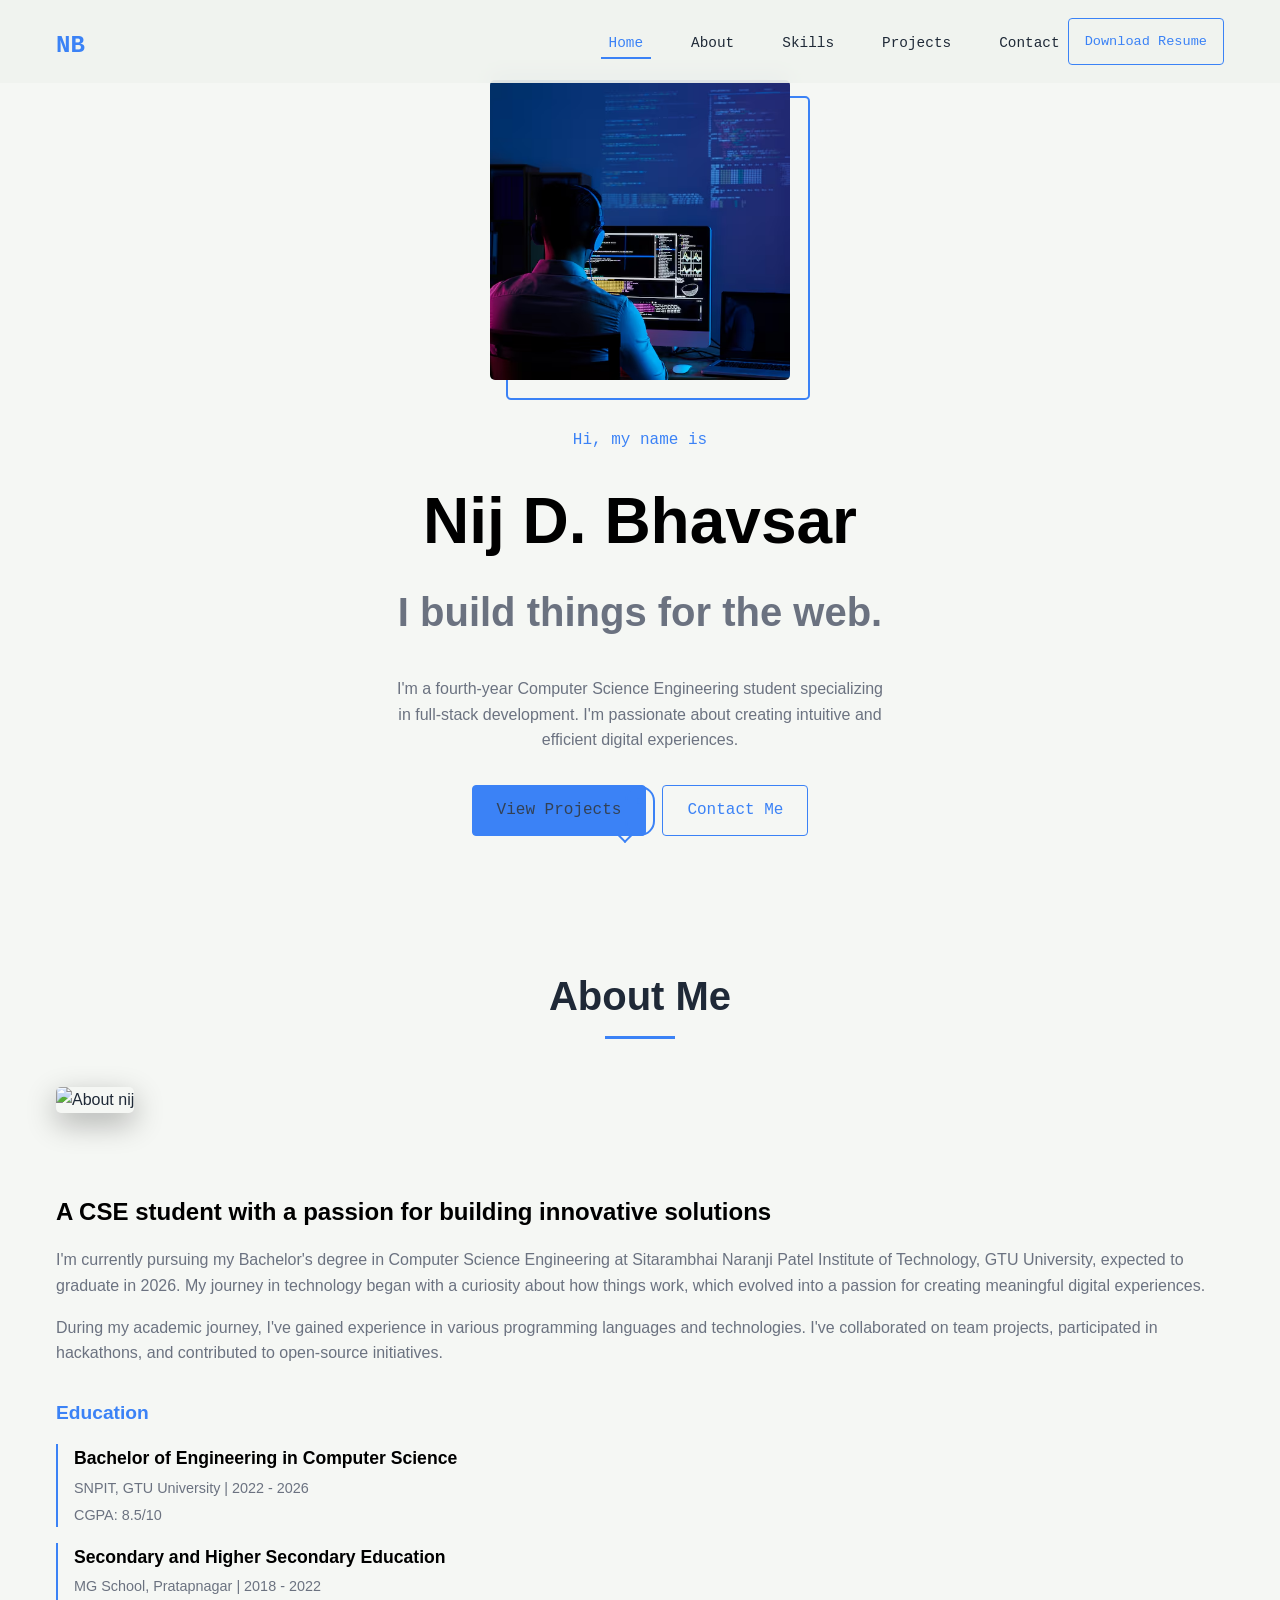
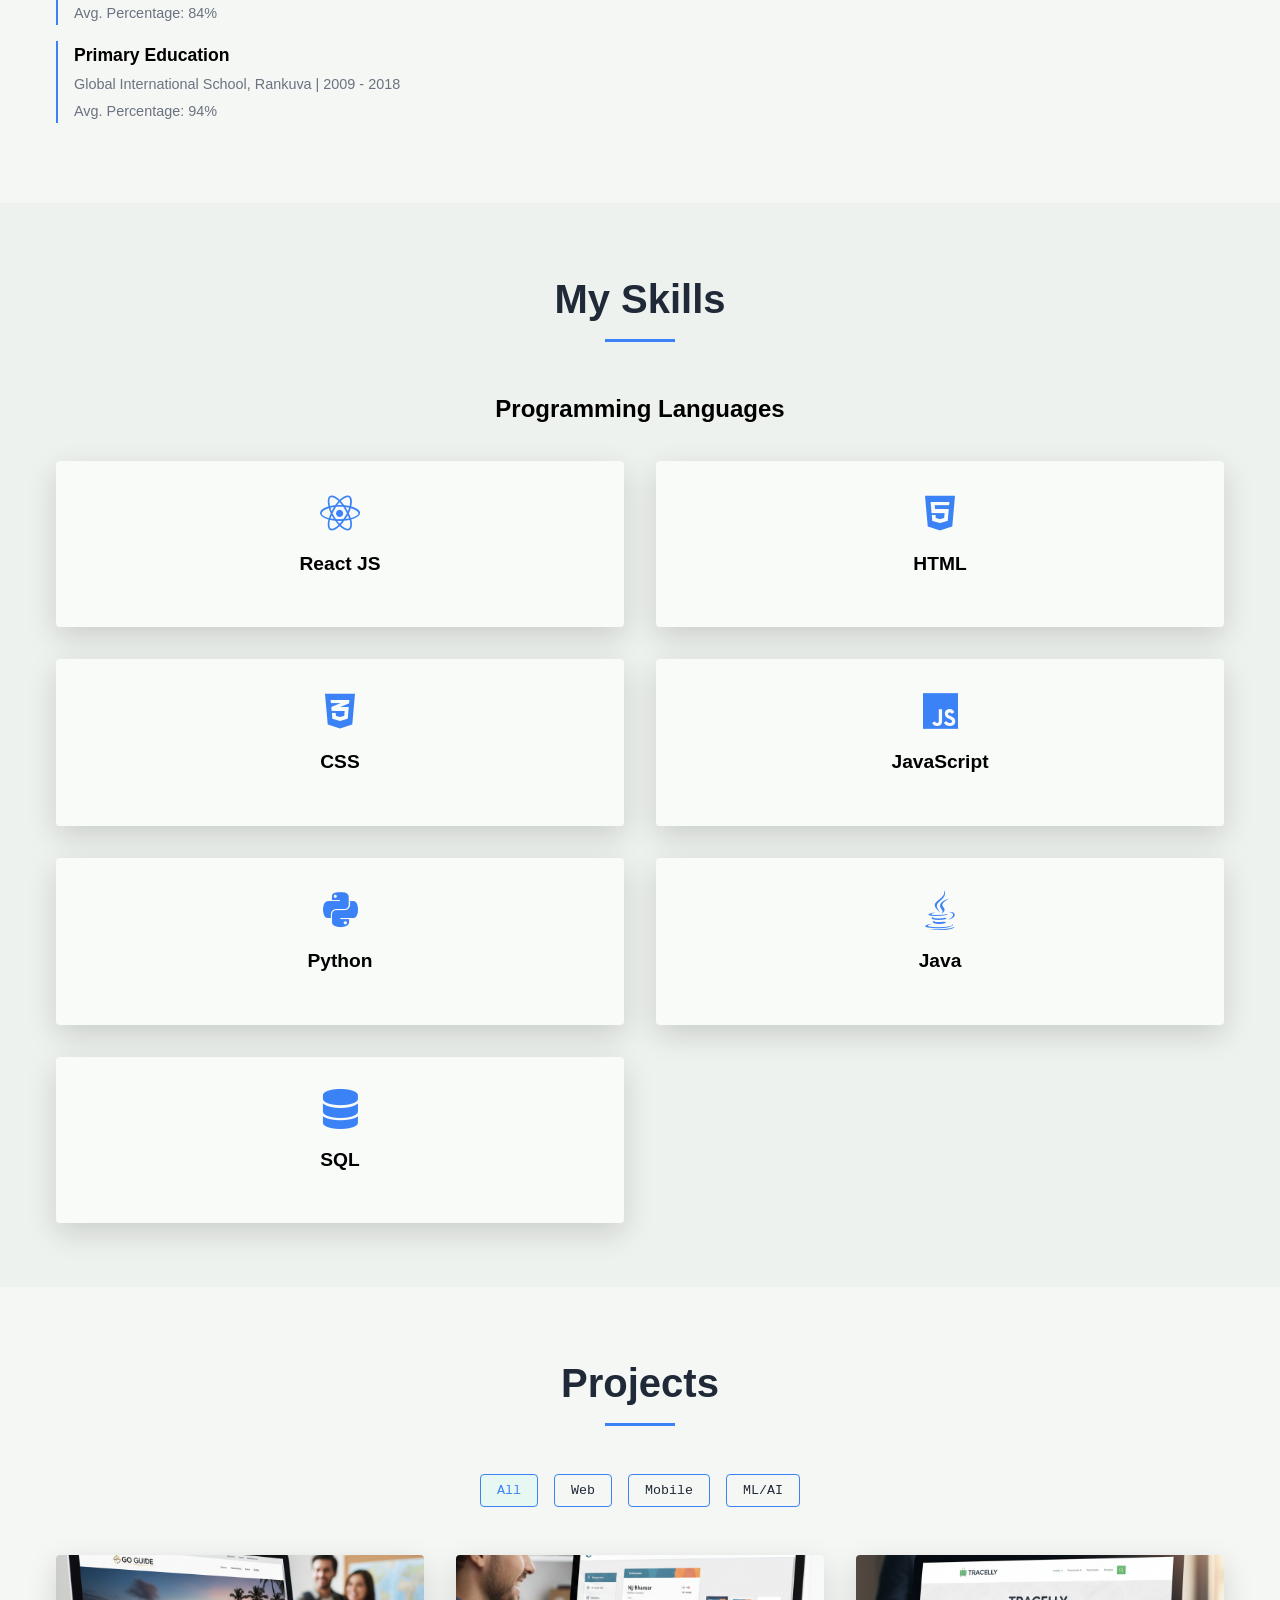
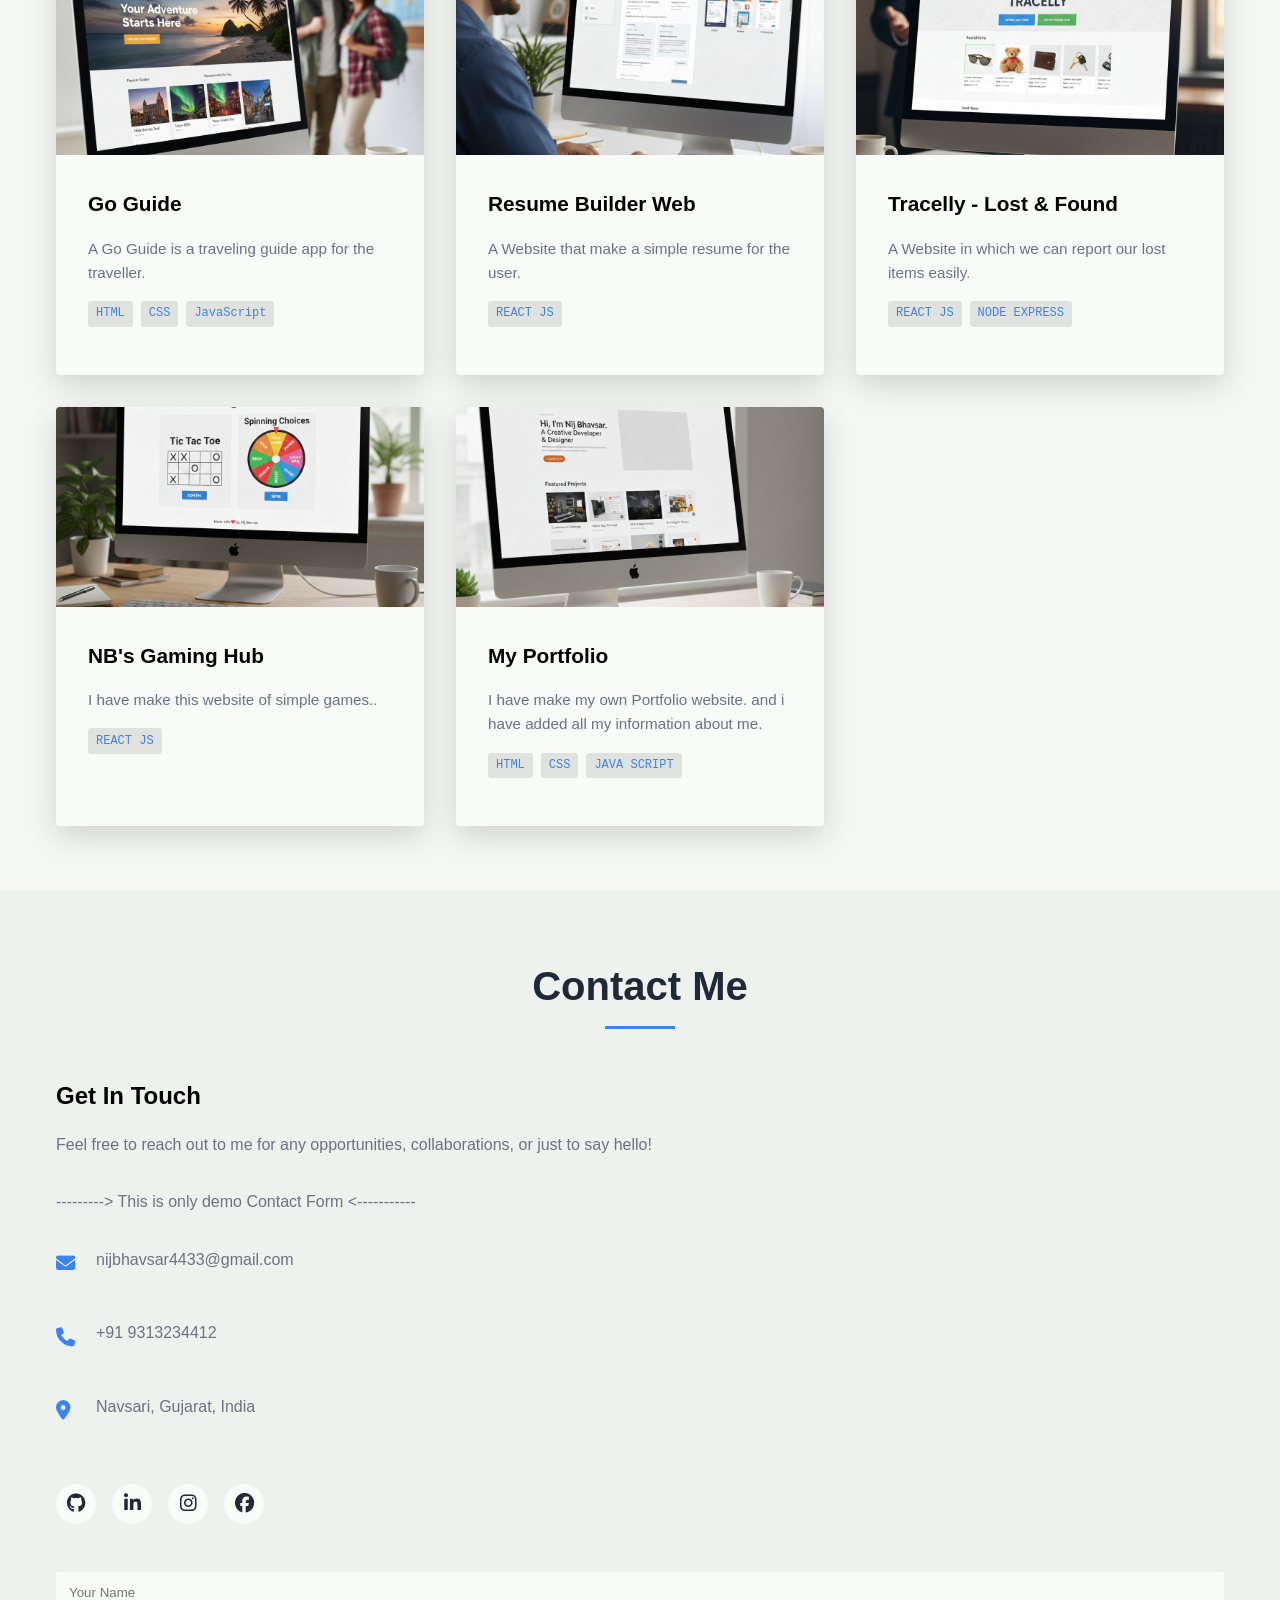
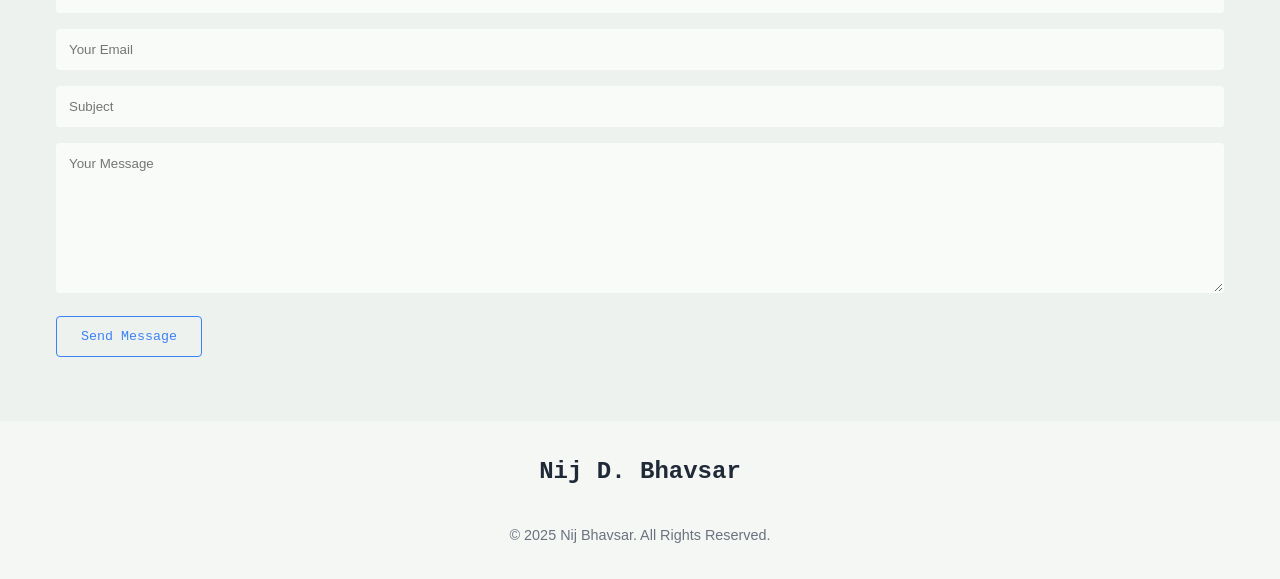
==== commit 1d70a3d8: "Remove skill progress bars and update contact form Removed progress bars for various skills and adde" ====
--- a/index.html
+++ b/index.html
@@ -143,51 +143,30 @@
             <div class="skill-item">
               <i class="fab fa-react"></i>
               <h4>React JS</h4>
-              <div class="progress-bar">
-                <div class="progress" style="width: 40%"></div>
-              </div>
             </div>
             <div class="skill-item">
               <i class="fab fa-html5"></i>
               <h4>HTML</h4>
-              <div class="progress-bar">
-                <div class="progress" style="width: 60%"></div>
-              </div>
             </div>
             <div class="skill-item">
               <i class="fab fa-css3-alt"></i>
               <h4>CSS</h4>
-              <div class="progress-bar">
-                <div class="progress" style="width: 50%"></div>
-              </div>
             </div>
             <div class="skill-item">
               <i class="fab fa-js"></i>
               <h4>JavaScript</h4>
-              <div class="progress-bar">
-                <div class="progress" style="width: 50%"></div>
-              </div>
             </div>
             <div class="skill-item">
               <i class="fab fa-python"></i>
               <h4>Python</h4>
-              <div class="progress-bar">
-                <div class="progress" style="width: 60%"></div>
-              </div>
             </div>
             <div class="skill-item">
               <i class="fab fa-java"></i>
               <h4>Java</h4>
-              <div class="progress-bar">
-                <div class="progress" style="width: 40%"></div>
-              </div>
             </div>
             <div class="skill-item">
               <i class="fas fa-database"></i>
               <h4>SQL</h4>
-              <div class="progress-bar">
-                <div class="progress" style="width: 30%"></div>
-              </div>
             </div>
           </div>
         </div>
@@ -302,6 +281,7 @@
         <div class="contact-info">
           <h3>Get In Touch</h3>
           <p>Feel free to reach out to me for any opportunities, collaborations, or just to say hello!</p>
+          <p>---------> This is only demo Contact Form <-----------</p>
           <div class="contact-details">
             <div class="contact-item">
               <i class="fas fa-envelope"></i>
@@ -365,4 +345,4 @@
   <script src="js/navbar.js"></script>
 </body>
 
-</html>+</html>
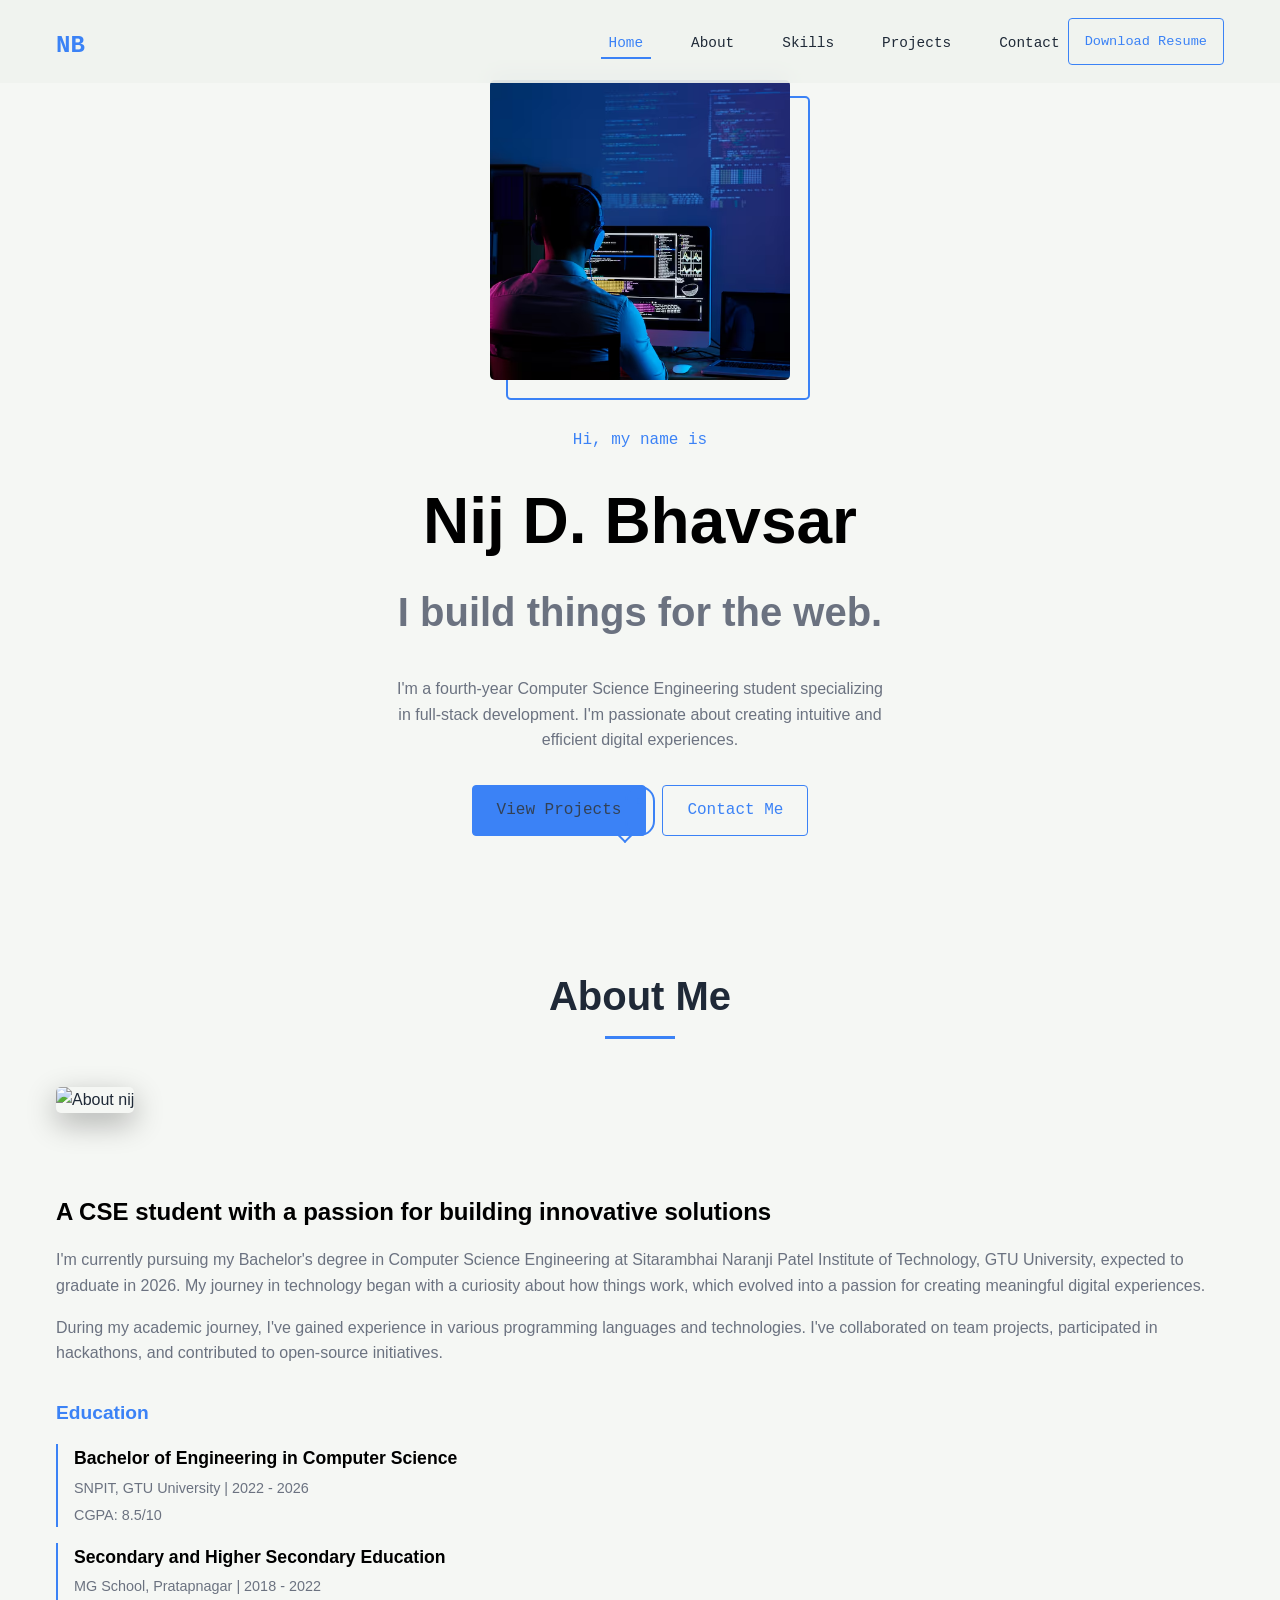
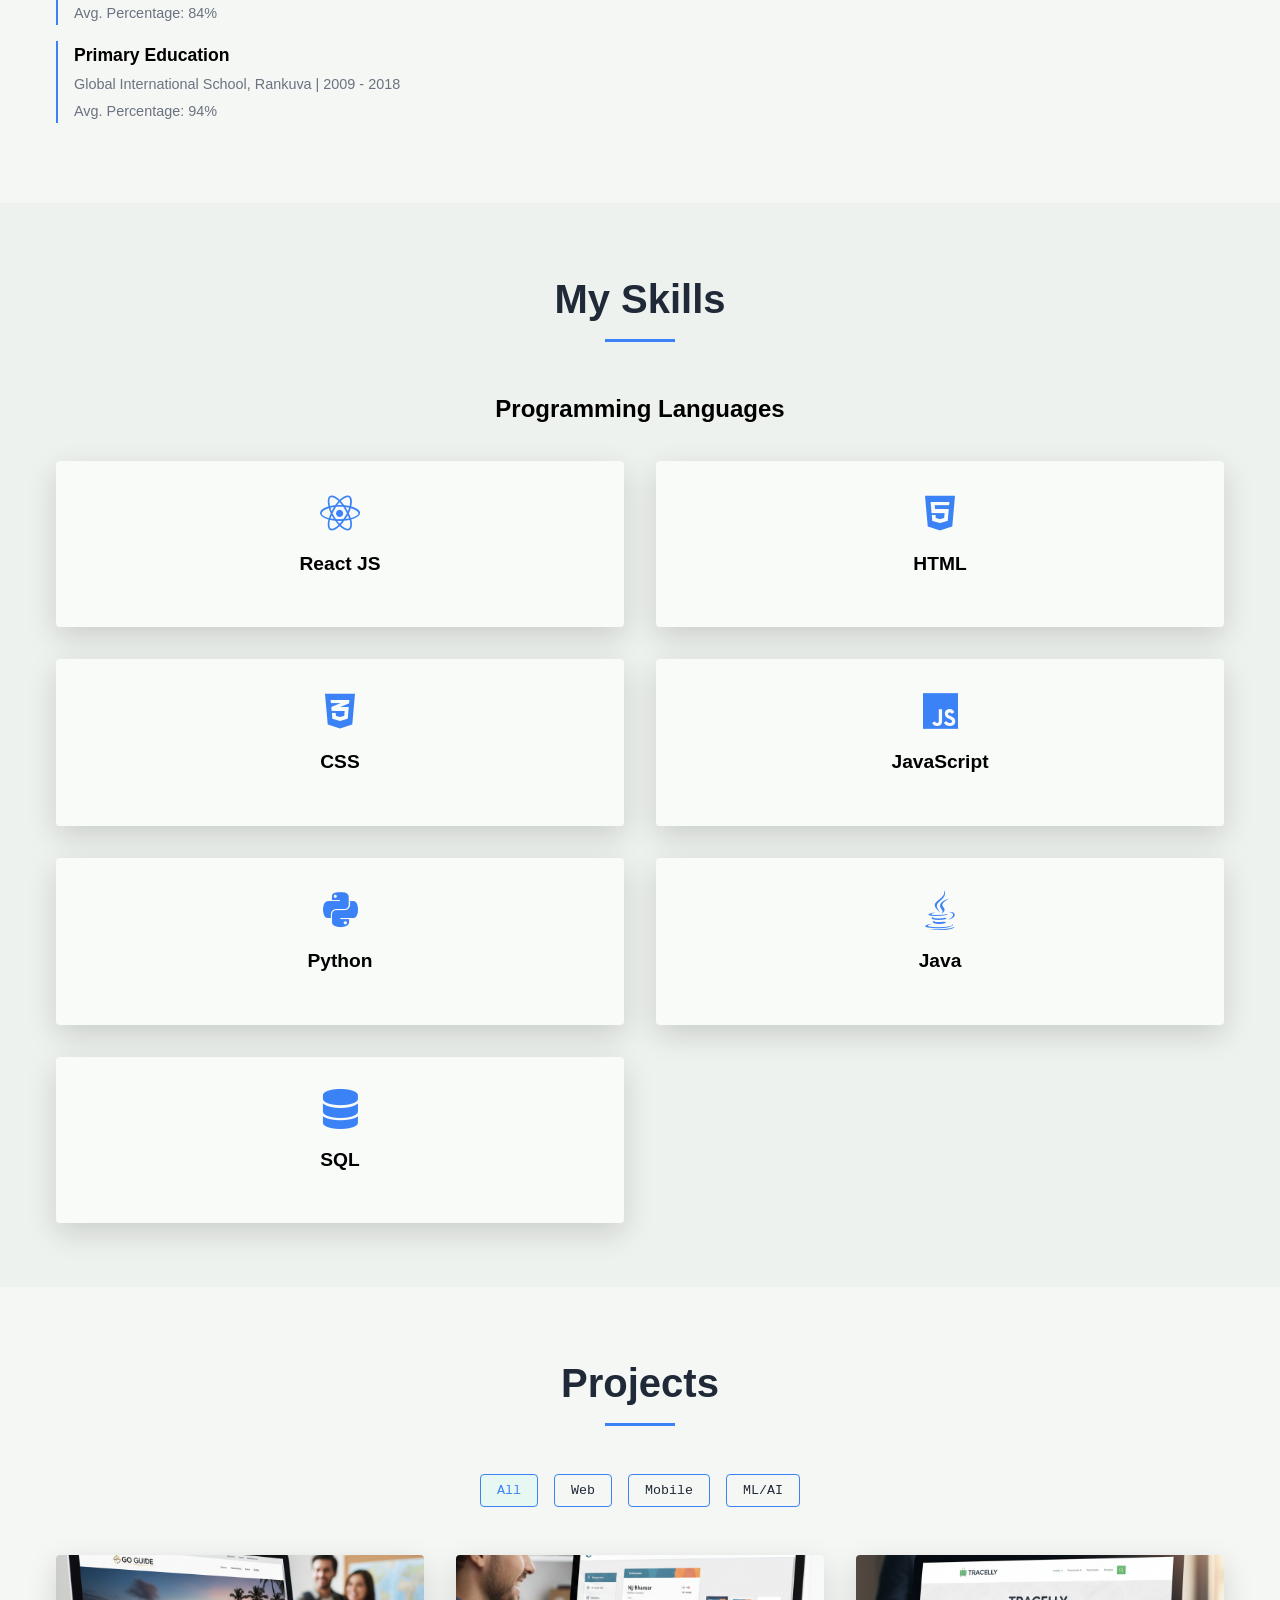
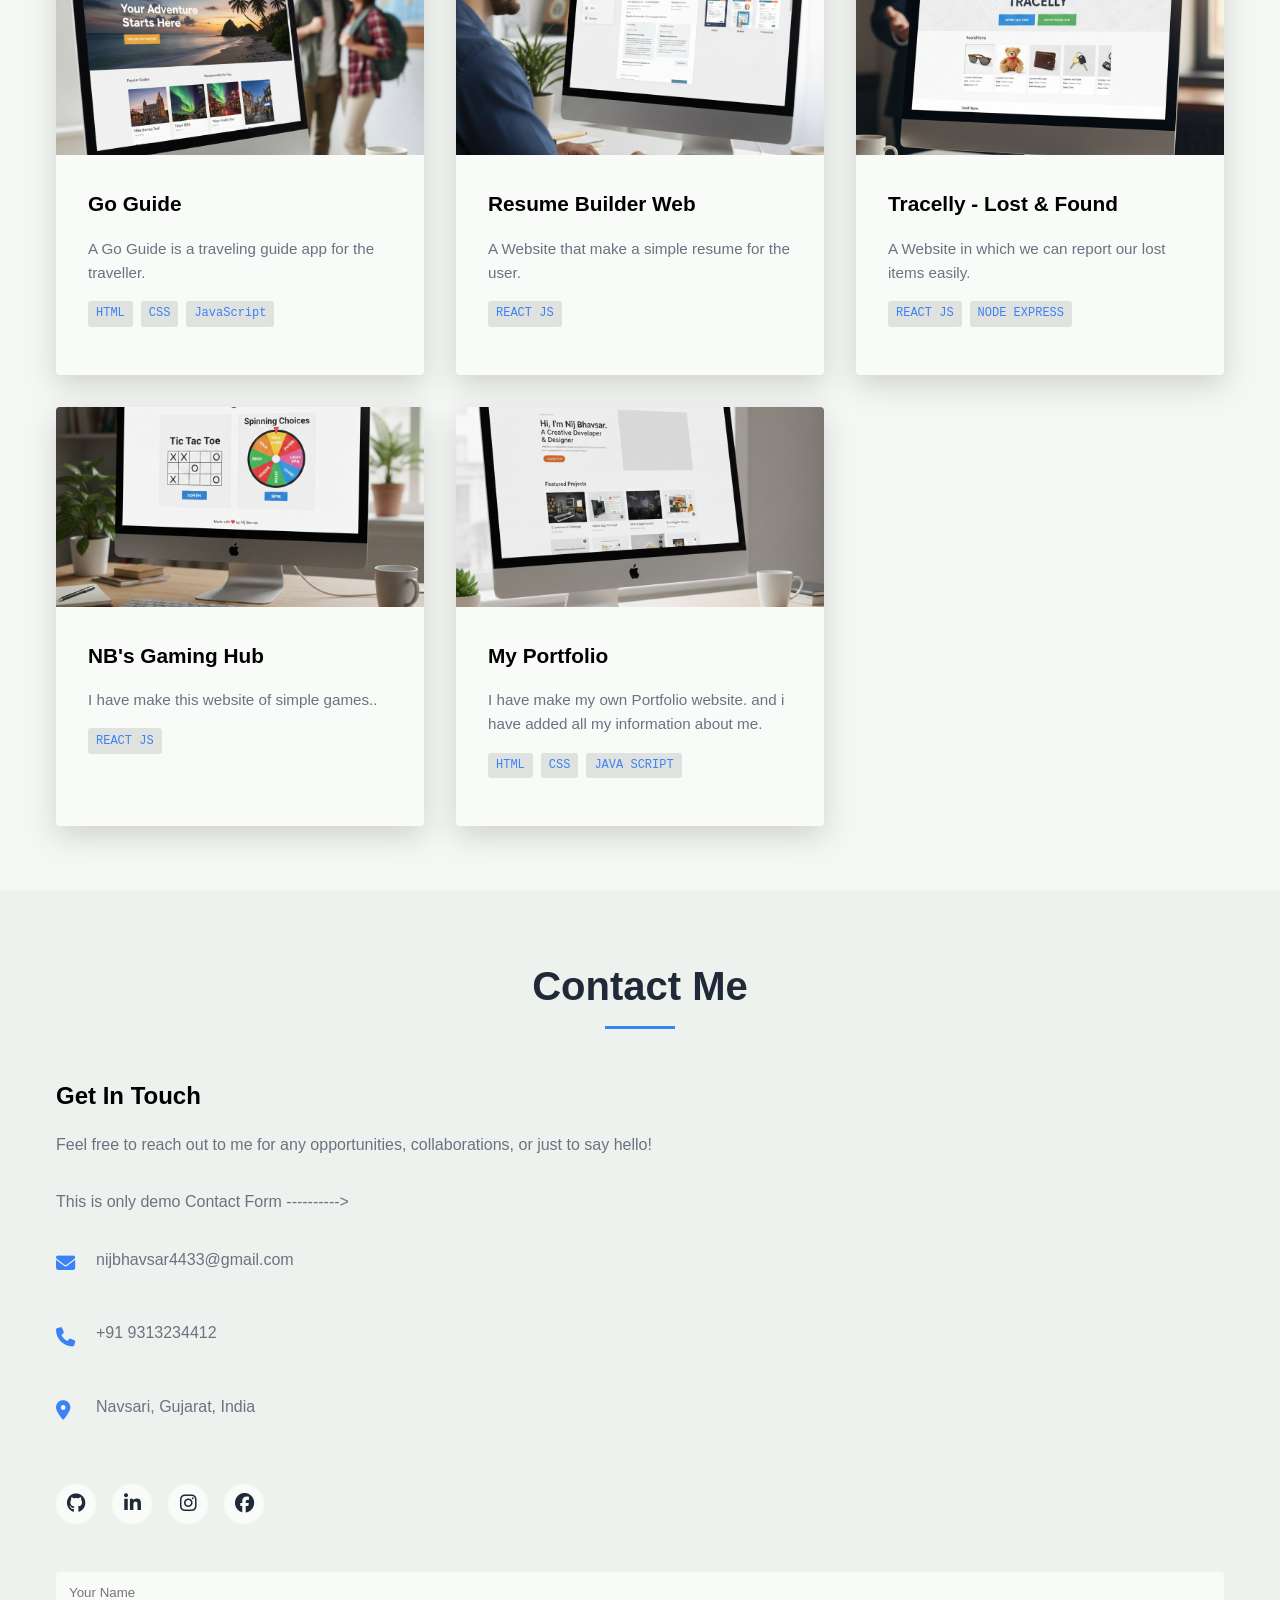
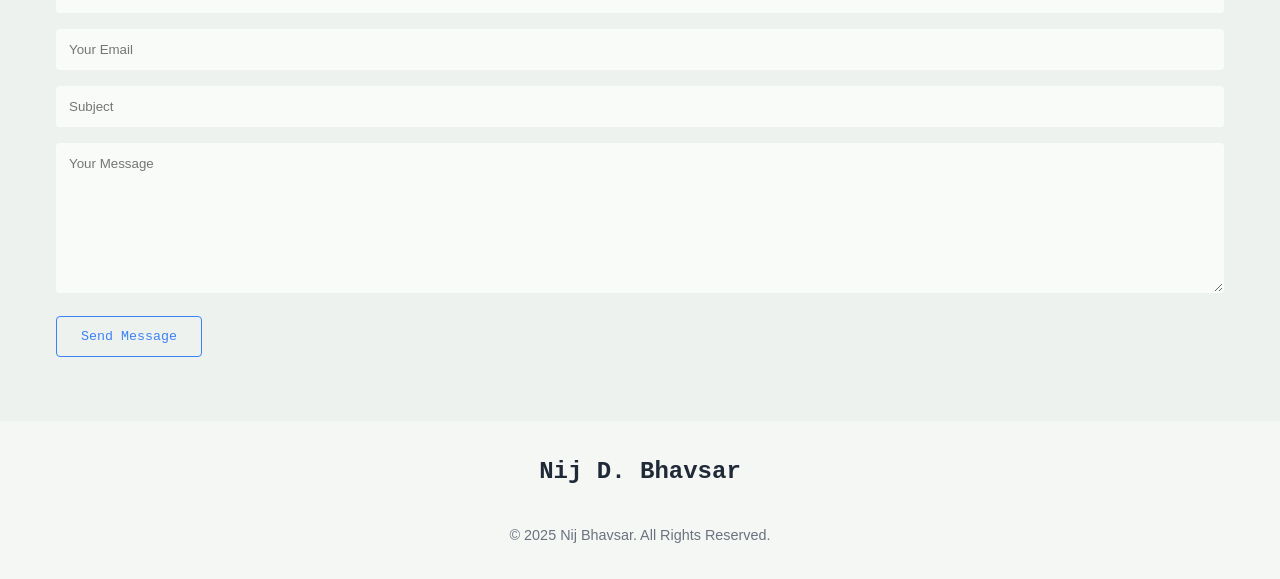
==== commit 655a830a: "Fix formatting of demo contact form message" ====
--- a/index.html
+++ b/index.html
@@ -281,7 +281,7 @@
         <div class="contact-info">
           <h3>Get In Touch</h3>
           <p>Feel free to reach out to me for any opportunities, collaborations, or just to say hello!</p>
-          <p>---------> This is only demo Contact Form <-----------</p>
+          <p>This is only demo Contact Form ----------> </p>
           <div class="contact-details">
             <div class="contact-item">
               <i class="fas fa-envelope"></i>
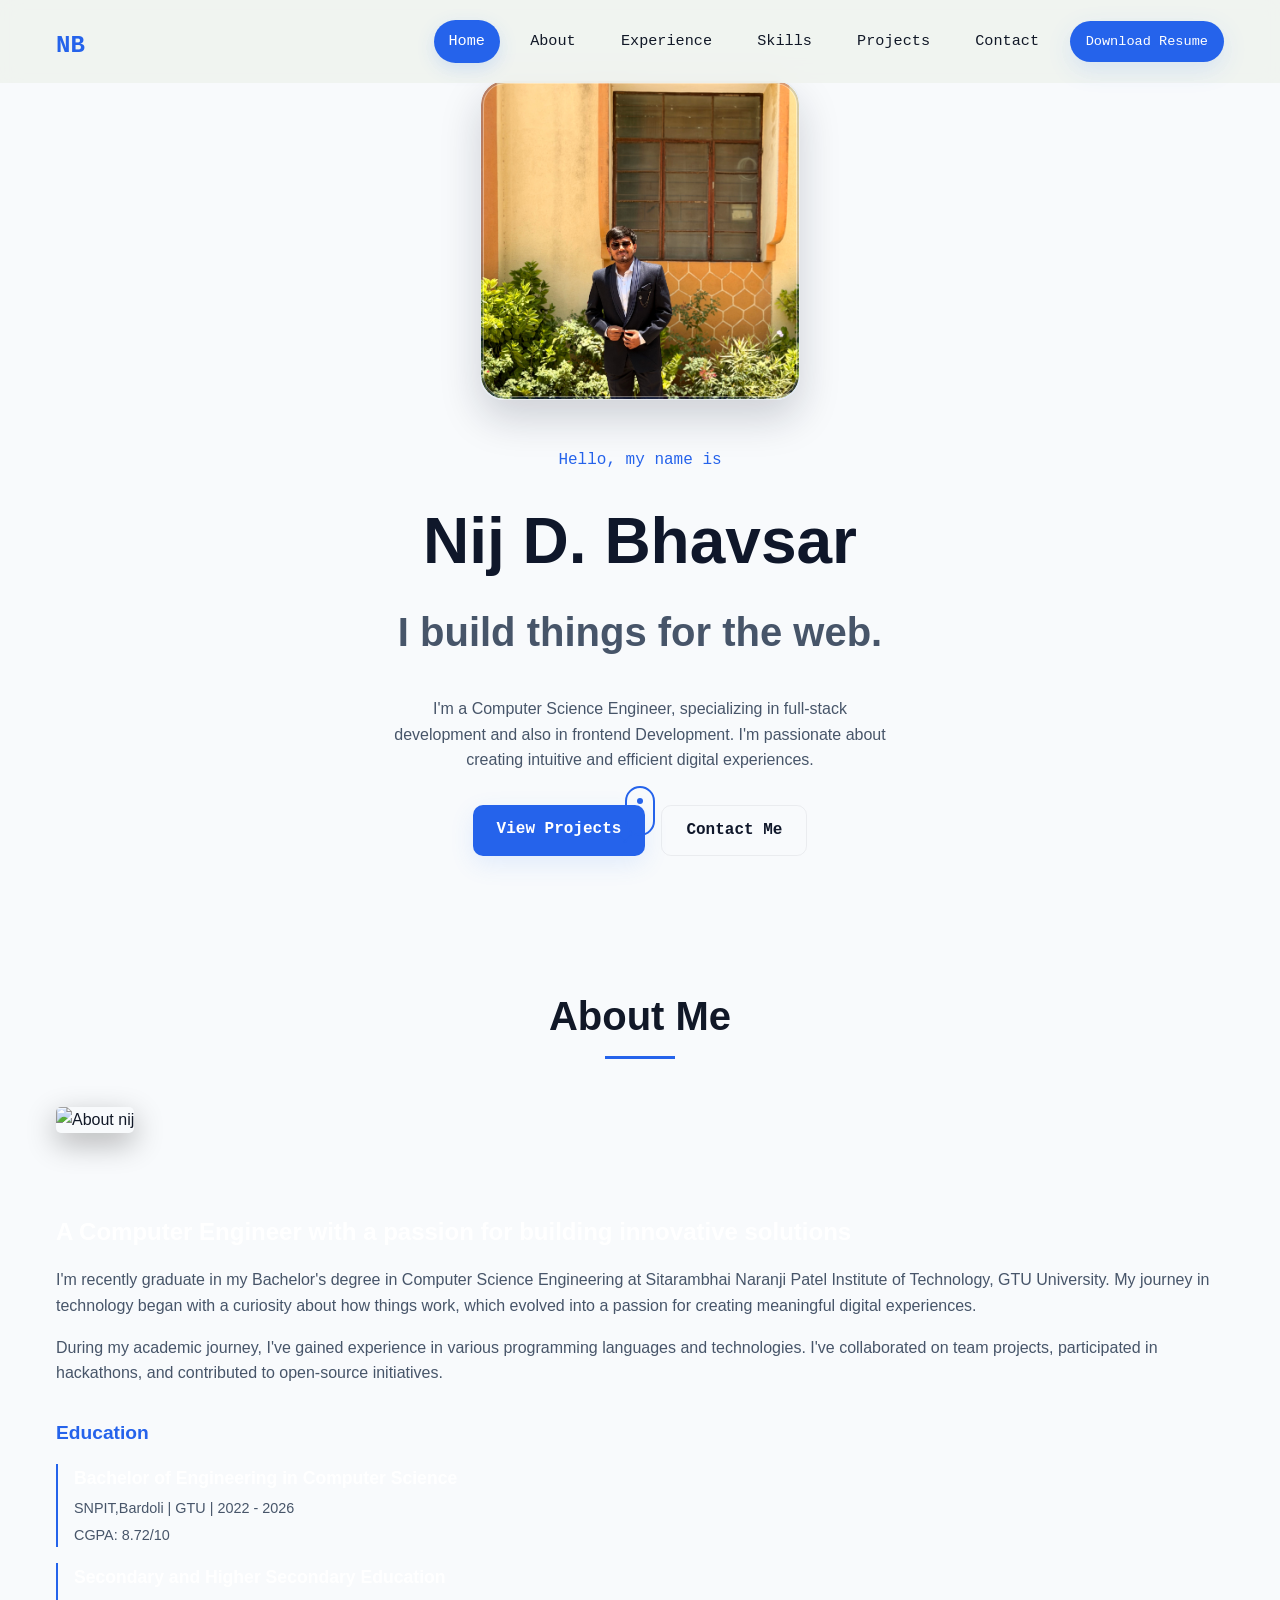
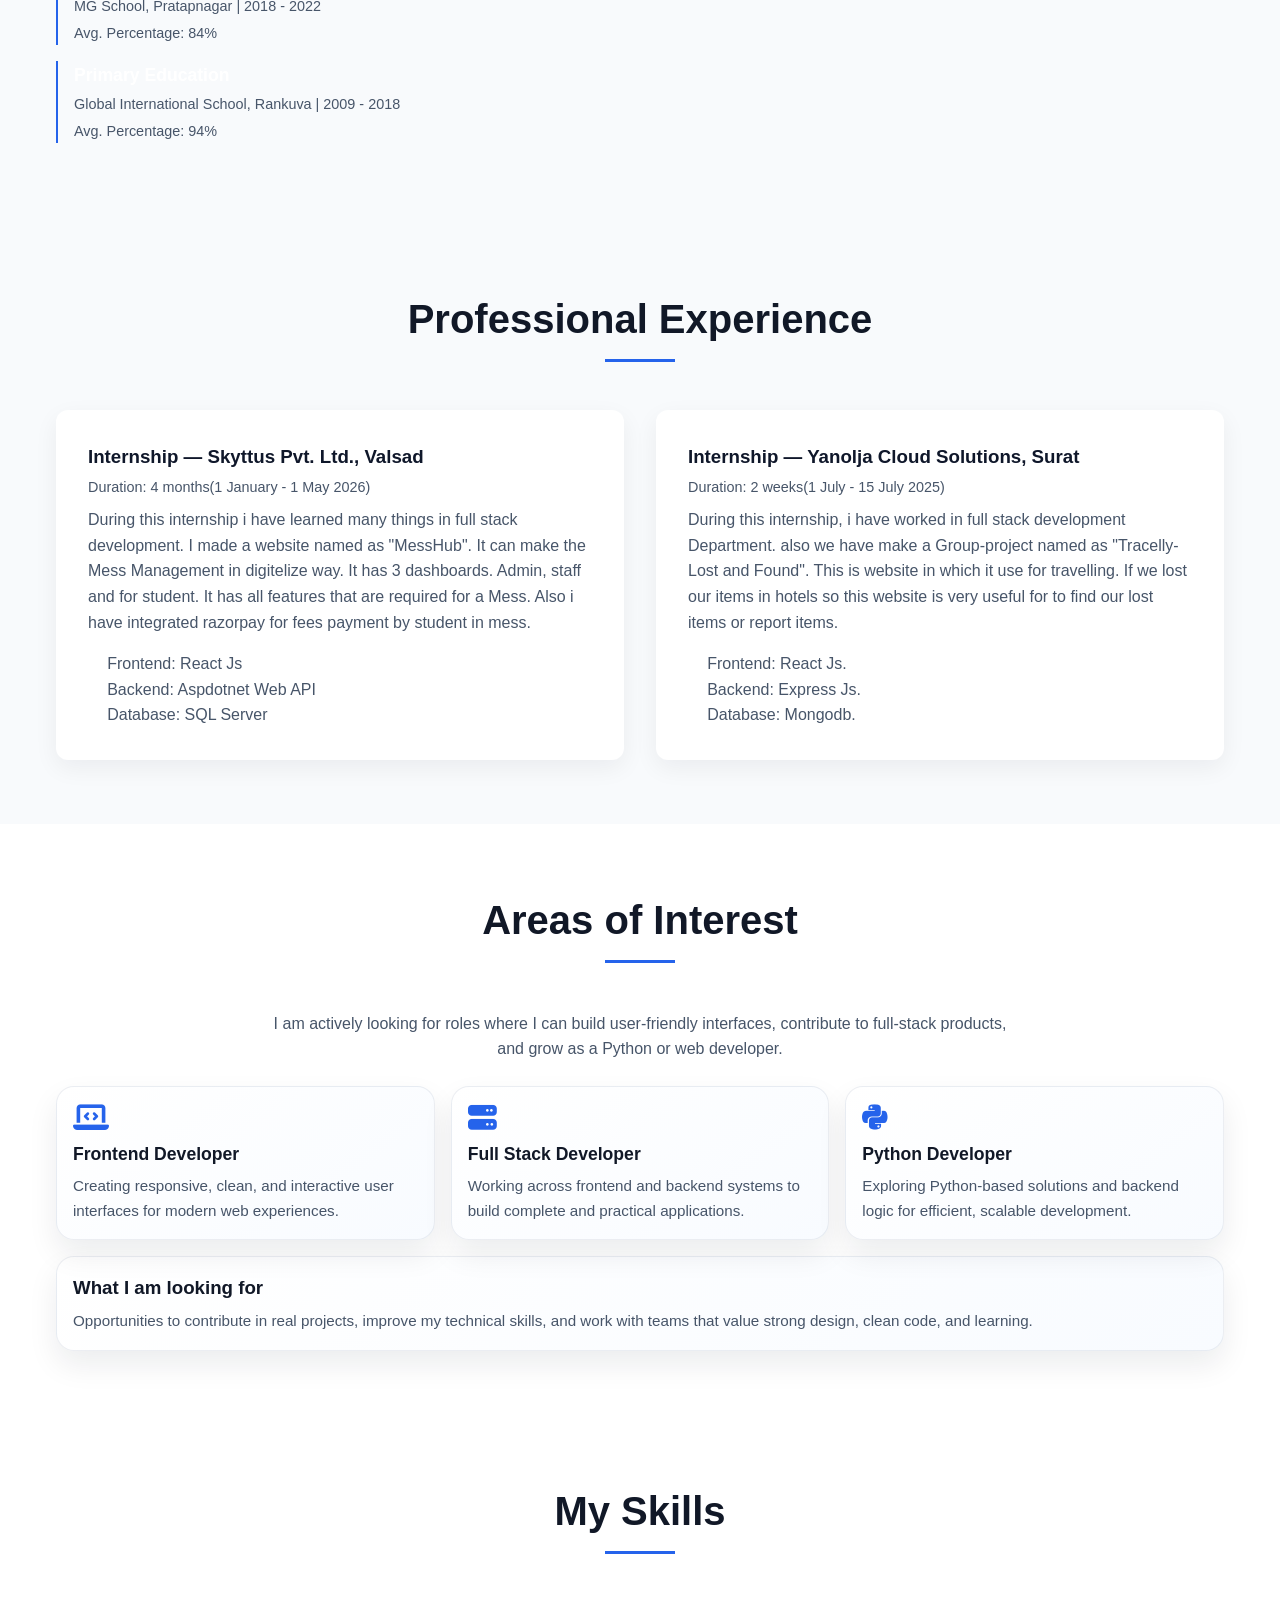
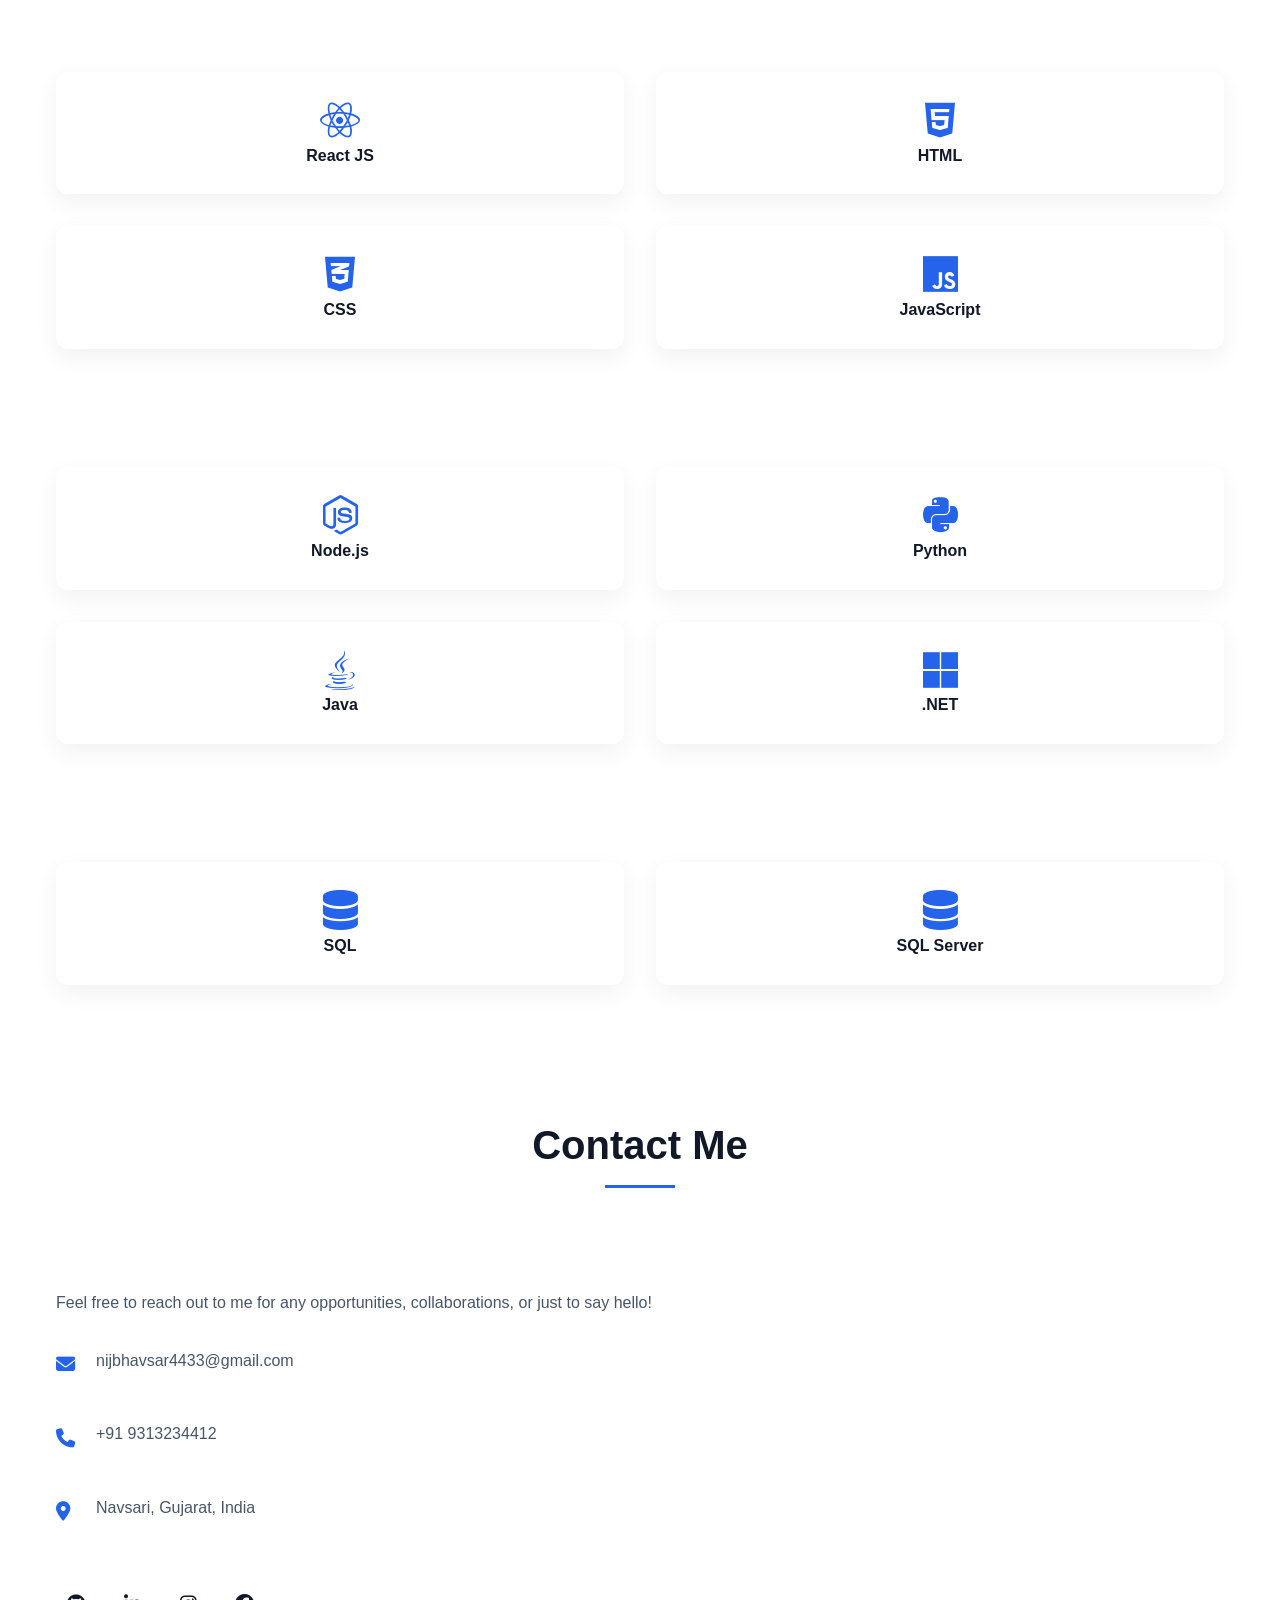
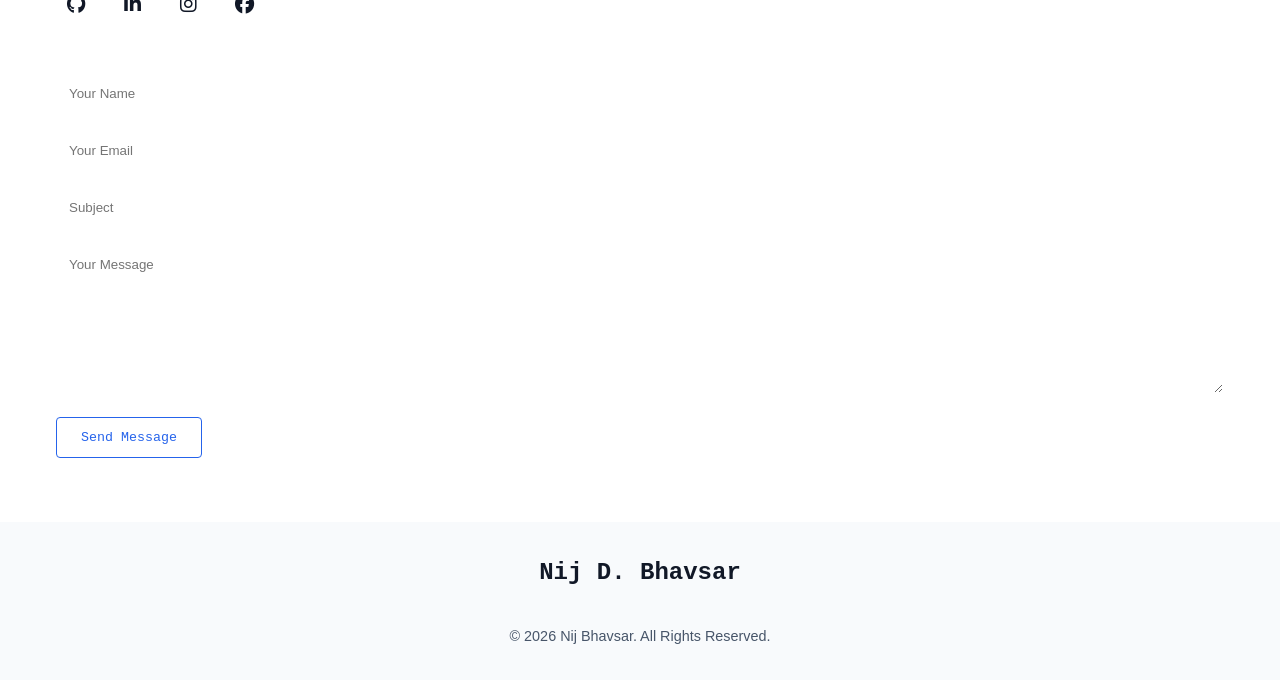
==== commit 3e5f49e5: "Update portfolio projects and assets" ====
--- a/index.html
+++ b/index.html
@@ -32,13 +32,14 @@
         <ul>
           <li><a href="#home" class="active">Home</a></li>
           <li><a href="#about">About</a></li>
+          <li><a href="#experience">Experience</a></li>
           <li><a href="#skills">Skills</a></li>
-          <li><a href="#projects">Projects</a></li>
+          <li><a href="projects.html">Projects</a></li>
           <li><a href="#contact">Contact</a></li>
           <a
-            href="assets/Nij_Bhavsar_Resume.pdf"
+            href="assets/Nij_Bhavsar_resume.pdf"
             class="resume-btn"
-            download="assets/Nij_Bhavsar_Resume.pdf"
+            download="assets/Nij_Bhavsar_resume.pdf"
             >
             Download Resume
           </a>
@@ -52,21 +53,21 @@
     <div class="container">
       <div class="hero-content">
         <div class="hero-text">
-          <p class="intro">Hi, my name is</p>
+          <p class="intro">Hello, my name is</p>
           <h1 class="name">Nij D. Bhavsar</h1>
           <h2 class="tagline">I build things for the web.</h2>
           <p class="description">
-            I'm a fourth-year Computer Science Engineering student specializing in full-stack development. I'm
+            I'm a Computer Science Engineer, specializing in full-stack development and also in frontend Development. I'm
             passionate about creating intuitive and efficient digital experiences.
           </p>
           <div class="cta-buttons">
-            <a href="#projects" class="primary-btn">View Projects</a>
+            <a href="projects.html" class="primary-btn">View Projects</a>
             <a href="#contact" class="secondary-btn">Contact Me</a>
           </div>
         </div>
         <div class="hero-image">
           <div class="image-container">
-            <img src="assets/bg1.jpg" alt="nij" />
+            <img src="assets/Nij.jpeg" alt="nij" />
           </div>
         </div>
       </div>
@@ -96,10 +97,10 @@
             alt="About nij" />
         </div>
         <div class="about-text">
-          <h3>A CSE student with a passion for building innovative solutions</h3>
+          <h3>A Computer Engineer with a passion for building innovative solutions</h3>
           <p>
-            I'm currently pursuing my Bachelor's degree in Computer Science Engineering at Sitarambhai Naranji Patel
-            Institute of Technology, GTU University, expected to graduate in 2026. My journey in technology began with a
+            I'm recently graduate in my Bachelor's degree in Computer Science Engineering at Sitarambhai Naranji Patel
+            Institute of Technology, GTU University. My journey in technology began with a
             curiosity about how things work, which evolved into a passion for creating meaningful digital experiences.
           </p>
           <p>
@@ -110,8 +111,8 @@
             <h4>Education</h4>
             <div class="education-item">
               <h5>Bachelor of Engineering in Computer Science</h5>
-              <p>SNPIT, GTU University | 2022 - 2026</p>
-              <p>CGPA: 8.5/10</p>
+              <p>SNPIT,Bardoli | GTU | 2022 - 2026</p>
+              <p>CGPA: 8.72/10</p>
             </div>
             <div class="education-item">
               <h5>Secondary and Higher Secondary Education</h5>
@@ -129,6 +130,82 @@
     </div>
   </section>
 
+  <!-- Experience Section -->
+  <section id="experience" class="experience-section">
+    <div class="container">
+      <div class="section-title">
+        <h2>Professional Experience</h2>
+        <span class="line"></span>
+      </div>
+      <div class="experience-grid">
+        <div class="experience-item">
+          <h3>Internship — Skyttus Pvt. Ltd., Valsad</h3>
+          <p class="duration">Duration: 4 months(1 January - 1 May 2026)</p>
+          <p>
+            During this internship i have learned many things in full stack development. I made a website named as "MessHub". It can make the Mess Management in digitelize way. It has 3 dashboards. Admin, staff and for student. It has all features that are required for a Mess. Also i have integrated razorpay for fees payment by student in mess.
+          </p>
+          <ul>
+            <li>Frontend: React Js</li>
+            <li>Backend: Aspdotnet Web API</li>
+            <li>Database: SQL Server</li></li>
+          </ul>
+        </div>
+
+        <div class="experience-item">
+          <h3>Internship — Yanolja Cloud Solutions, Surat</h3>
+          <p class="duration">Duration: 2 weeks(1 July - 15 July 2025)</p>
+          <p>
+           During this internship, i have worked in full stack development Department. also we have make a Group-project named as "Tracelly- Lost and Found". This is website in which it use for travelling. If we lost our items in hotels so this website is very useful for to find our lost items or report items.
+          </p>
+          <ul>
+            <li>Frontend: React Js.</li>
+            <li>Backend: Express Js.</li>
+            <li>Database: Mongodb.</li>
+          </ul>
+        </div>
+      </div>
+    </div>
+  </section>
+
+  <!-- Interest / Job Focus Section -->
+  <section id="interest" class="skills-section">
+    <div class="container">
+      <div class="section-title">
+        <h2>Areas of Interest</h2>
+        <span class="line"></span>
+      </div>
+
+      <p class="interest-intro">
+        I am actively looking for roles where I can build user-friendly interfaces, contribute to full-stack products, and grow as a Python or web developer.
+      </p>
+
+      <div class="interest-grid">
+        <article class="interest-card">
+          <i class="fas fa-laptop-code"></i>
+          <h3>Frontend Developer</h3>
+          <p>Creating responsive, clean, and interactive user interfaces for modern web experiences.</p>
+        </article>
+
+        <article class="interest-card">
+          <i class="fas fa-server"></i>
+          <h3>Full Stack Developer</h3>
+          <p>Working across frontend and backend systems to build complete and practical applications.</p>
+        </article>
+
+        <article class="interest-card">
+          <i class="fab fa-python"></i>
+          <h3>Python Developer</h3>
+          <p>Exploring Python-based solutions and backend logic for efficient, scalable development.</p>
+        </article>
+      </div>
+
+      <div class="interest-note">
+        <h3>What I am looking for</h3>
+        <p>Opportunities to contribute in real projects, improve my technical skills, and work with teams that value strong design, clean code, and learning.</p>
+      </div>
+    </div>
+  </section>
+
   <!-- Skills Section -->
   <section id="skills" class="skills-section">
     <div class="container">
@@ -138,7 +215,7 @@
       </div>
       <div class="skills-container">
         <div class="skills-category">
-          <h3>Programming Languages</h3>
+          <h3>Frontend</h3>
           <div class="skills-grid">
             <div class="skill-item">
               <i class="fab fa-react"></i>
@@ -156,6 +233,16 @@
               <i class="fab fa-js"></i>
               <h4>JavaScript</h4>
             </div>
+          </div>
+        </div>
+
+        <div class="skills-category">
+          <h3>Backend</h3>
+          <div class="skills-grid">
+            <div class="skill-item">
+              <i class="fab fa-node-js"></i>
+              <h4>Node.js</h4>
+            </div>
             <div class="skill-item">
               <i class="fab fa-python"></i>
               <h4>Python</h4>
@@ -165,109 +252,30 @@
               <h4>Java</h4>
             </div>
             <div class="skill-item">
+              <i class="fab fa-microsoft"></i>
+              <h4>.NET</h4>
+            </div>
+          </div>
+        </div>
+
+        <div class="skills-category">
+          <h3>Database</h3>
+          <div class="skills-grid">
+            <div class="skill-item">
               <i class="fas fa-database"></i>
               <h4>SQL</h4>
             </div>
-          </div>
-        </div>
-      </div>
-    </div>
-    </div>
-    </div>
-    </div>
-  </section>
-
-  <!-- Projects Section -->
-  <section id="projects" class="projects-section">
-    <div class="container">
-      <div class="section-title">
-        <h2>Projects</h2>
-        <span class="line"></span>
-      </div>
-      <div class="project-filters">
-        <button class="filter-btn active" data-filter="all">All</button>
-        <button class="filter-btn" data-filter="web">Web</button>
-        <button class="filter-btn" data-filter="mobile">Mobile</button>
-        <button class="filter-btn" data-filter="ml">ML/AI</button>
-      </div>
-      <div class="projects-grid">
-        <div class="project-card" data-category="web">
-          <div class="project-img">
-            <img
-              src="assets/goguide.png"
-              alt="Travelling guide app" />
-          </div>
-          <div class="project-content">
-            <h3>Go Guide</h3>
-            <p>A Go Guide is a traveling guide app for the traveller.</p>
-            <div class="project-tech">
-              <span>HTML</span>
-              <span>CSS</span>
-              <span>JavaScript</span>
-            </div>
-          </div>
-        </div>
-        <div class="project-card" data-category="web">
-          <div class="project-img">
-            <img
-              src="assets/resume_web.png"
-              alt="resume builder app" />
-          </div>
-          <div class="project-content">
-            <h3>Resume Builder Web</h3>
-            <p>A Website that make a simple resume for the user.</p>
-            <div class="project-tech">
-              <span>REACT JS</span>
-            </div>
-          </div>
-        </div>
-        <div class="project-card" data-category="web">
-          <div class="project-img">
-            <img
-              src="assets/tracelly.png"
-              alt="Lost and found app" />
-          </div>
-          <div class="project-content">
-            <h3>Tracelly - Lost & Found</h3>
-            <p>A Website in which we can report our lost items easily.</p>
-            <div class="project-tech">
-              <span>REACT JS</span>
-              <span>NODE EXPRESS</span>
-            </div>
-          </div>
-        </div>
-        <div class="project-card" data-category="web">
-          <div class="project-img">
-            <img
-              src="assets/nb_game.png"
-              alt="Simple game website" />
-          </div>
-          <div class="project-content">
-            <h3>NB's Gaming Hub</h3>
-            <p>I have make this website of simple games..</p>
-            <div class="project-tech">
-              <span>REACT JS</span>
-            </div>
-          </div>
-      </div>
-      <div class="project-card" data-category="web">
-          <div class="project-img">
-            <img
-              src="assets/portfolio.png"
-              alt="My own portfolio" />
-          </div>
-          <div class="project-content">
-            <h3>My Portfolio</h3>
-            <p>I have make my own Portfolio website. and i have added all my information about me.</p>
-            <div class="project-tech">
-              <span>HTML</span>
-              <span>CSS</span>
-              <span>JAVA SCRIPT</span>
-            </div>
-          </div>
-      </div>
-
-  
+            <div class="skill-item">
+              <i class="fas fa-database"></i>
+              <h4>SQL Server</h4>
+            </div>
+          </div>
+        </div>
+      </div>
+    </div>
+    </div>
+    </div>
+    </div>
   </section>
 
   <!-- Contact Section -->
@@ -281,7 +289,6 @@
         <div class="contact-info">
           <h3>Get In Touch</h3>
           <p>Feel free to reach out to me for any opportunities, collaborations, or just to say hello!</p>
-          <p>This is only demo Contact Form ----------> </p>
           <div class="contact-details">
             <div class="contact-item">
               <i class="fas fa-envelope"></i>
@@ -331,7 +338,7 @@
         <div class="footer-logo">
           <a href="#"><span></span>Nij D. Bhavsar<span></span></a>
         </div>
-        <p>© 2025 Nij Bhavsar. All Rights Reserved.</p>
+        <p>© 2026 Nij Bhavsar. All Rights Reserved.</p>
   </footer>
 
   <!-- Back to Top Button -->
--- a/css/style.css
+++ b/css/style.css
@@ -7,22 +7,20 @@
 /* ---------- Variables ---------- */
 :root {
   /* Colors */
-   /* Primary & Accent */
-   /* Primary & Accent */
-  --primary-color: #334155;     /* Soft slate (professional & calm) */
-  --secondary-color: #3b82f6;   /* Calm blue (universally liked) */
+  --primary-color: #0f172a;
+  --secondary-color: #2563eb;
 
   /* Text */
-  --text-color: #1f2937;        /* Soft dark gray (easy to read) */
-  --dark-text: #6b7280;         /* Muted gray for paragraphs */
-
-  /* Backgrounds (Eco-friendly) */
-  --bg-color: #f5f7f4;          /* Eco off-white (paper-like) */
-  --section-bg: #eef2ee;        /* Soft sage-gray for sections */
-  --card-bg: #f9fbf9;           /* Natural light background (not white) */
-
-  /* Basics (No pure white) */
-  --white: #000000;             /* Replaced white with eco tone */
+  --text-color: #111827;
+  --dark-text: #475569;
+
+  /* Backgrounds */
+  --bg-color: #f8fafc;
+  --section-bg: #ffffff;
+  --card-bg: #ffffff;
+
+  /* Basics */
+  --white: #ffffff;
   --black: #111827;
   
   /* Typography */
@@ -147,7 +145,7 @@
   font-family: var(--font-mono);
   font-size: 1.5rem;
   font-weight: 700;
-  color: var(--white);
+  color: var(--primary-color);
 }
 
 .logo span {
@@ -157,55 +155,52 @@
 .navbar ul {
   display: flex;
   align-items: center;
+  gap: 1rem;
 }
 
 .navbar ul li {
-  margin-left: var(--spacing-m);
+  margin-left: 0;
 }
 
 .navbar ul li a {
   font-family: var(--font-mono);
-  font-size: 0.9rem;
-  position: relative;
-  padding: 0.5rem;
-}
-
-.navbar ul li a::before {
-  content: "";
-  position: absolute;
-  bottom: 0;
-  left: 0;
-  width: 0;
-  height: 2px;
-  background-color: var(--secondary-color);
-  transition: var(--transition);
-}
-
-.navbar ul li a:hover::before,
-.navbar ul li a.active::before {
-  width: 100%;
+  font-size: 0.95rem;
+  padding: 0.5rem 0.85rem;
+  border-radius: 999px;
+  color: var(--text-color);
+  transition: var(--transition);
+  display: inline-block;
+  border: 1px solid transparent;
 }
 
 .navbar ul li a:hover {
-  color: var(--secondary-color);
+  color: var(--white);
+  background: linear-gradient(90deg, var(--secondary-color), #2563eb);
+  border-color: transparent;
+  box-shadow: 0 6px 18px rgba(59,130,246,0.15);
 }
 
 .navbar ul li a.active {
-  color: var(--secondary-color);
+  color: var(--white);
+  background: linear-gradient(90deg, var(--secondary-color), #2563eb);
+  box-shadow: 0 6px 18px rgba(59,130,246,0.18);
 }
 
 .resume-btn {
-  padding: 0.75rem 1rem;
-  border: 1px solid var(--secondary-color);
-  border-radius: var(--border-radius);
-  color: var(--secondary-color);
+  padding: 0.6rem 1rem;
+  border-radius: 999px;
+  color: var(--white);
   font-family: var(--font-mono);
   font-size: 0.85rem;
   transition: var(--transition);
+  background: linear-gradient(90deg, var(--secondary-color), #2563eb);
+  border: none;
+  box-shadow: 0 8px 24px rgba(59,130,246,0.15);
 }
 
 .resume-btn:hover {
-  background-color: rgba(0, 0, 0, 0.1);
+  transform: translateY(-2px);
+  box-shadow: 0 12px 32px rgba(59,130,246,0.2);
 }
 
 .hamburger {
@@ -246,7 +241,7 @@
   font-size: 4rem;
   font-weight: 700;
   margin-bottom: var(--spacing-xs);
-  color: var(--white);
+  color: var(--primary-color);
 }
 
 .tagline {
@@ -274,31 +269,32 @@
 
 .primary-btn, .secondary-btn {
   padding: 0.75rem 1.5rem;
-  border-radius: var(--border-radius);
-  font-weight: 500;
+  border-radius: 10px;
+  font-weight: 600;
   font-family: var(--font-mono);
   transition: var(--transition);
 }
 
 .primary-btn {
-  background-color: var(--secondary-color);
-  color: var(--primary-color);
-  border: 1px solid var(--secondary-color);
+  background: linear-gradient(90deg, var(--secondary-color), #2563eb);
+  color: var(--white);
+  border: none;
+  box-shadow: 0 8px 24px rgba(59,130,246,0.12);
 }
 
 .primary-btn:hover {
-  background-color: transparent;
-  color: var(--secondary-color);
+  transform: translateY(-3px);
+  box-shadow: 0 14px 40px rgba(59,130,246,0.18);
 }
 
 .secondary-btn {
   background-color: transparent;
-  color: var(--secondary-color);
-  border: 1px solid var(--secondary-color);
+  color: var(--primary-color);
+  border: 1px solid rgba(17,24,39,0.06);
 }
 
 .secondary-btn:hover {
-  background-color: rgba(184, 184, 184, 0.1);
+  background-color: rgba(17,24,39,0.03);
 }
 
 .hero-image {
@@ -308,16 +304,23 @@
 }
 
 .image-container {
-  width: 300px;
-  height: 300px;
+  width: 320px;
+  height: 320px;
   position: relative;
+  border-radius: 24px;
+  overflow: hidden;
+  box-shadow: 0 18px 40px rgba(15, 23, 42, 0.18);
+  border: 1px solid rgba(148, 163, 184, 0.18);
+  background: linear-gradient(145deg, #ffffff, #eff6ff);
 }
 
 .image-container img {
   width: 100%;
   height: 100%;
   object-fit: cover;
-  border-radius: 5px;
+  object-position: center top;
+  border-radius: 24px;
+  display: block;
 }
 
 .image-container:hover img {
@@ -327,19 +330,16 @@
 .image-container::before {
   content: "";
   position: absolute;
-  top: 1rem;
-  left: 1rem;
-  width: 100%;
-  height: 100%;
-  border: 2px solid var(--secondary-color);
-  border-radius: 5px;
-  z-index: -1;
-  transition: var(--transition);
+  inset: 0;
+  border-radius: 24px;
+  border: 2px solid rgba(37, 99, 235, 0.18);
+  box-shadow: inset 0 0 0 1px rgba(255, 255, 255, 0.35);
+  z-index: 1;
+  pointer-events: none;
 }
 
 .image-container:hover::before {
-  top: 0.5rem;
-  left: 0.5rem;
+  border-color: rgba(37, 99, 235, 0.45);
 }
 
 .scroll-down {
@@ -492,6 +492,45 @@
   font-size: 0.9rem;
 }
 
+/* ---------- Experience Section ---------- */
+.experience-section {
+  background-color: var(--bg-color);
+}
+
+.experience-grid {
+  display: grid;
+  grid-template-columns: repeat(auto-fit, minmax(300px, 1fr));
+  gap: var(--spacing-m);
+}
+
+.experience-item {
+  background-color: #ffffff;
+  padding: var(--spacing-m);
+  border-radius: 12px;
+  box-shadow: 0 8px 24px rgba(16,24,40,0.06);
+}
+
+.experience-item h3 {
+  margin-bottom: 0.25rem;
+  color: var(--primary-color);
+}
+
+.experience-item .duration {
+  font-size: 0.9rem;
+  color: var(--dark-text);
+  margin-bottom: 0.5rem;
+}
+
+.experience-item p { 
+  color: var(--dark-text);
+  margin-bottom: var(--spacing-s);
+}
+
+.experience-item ul {
+  padding-left: 1.2rem;
+  color: var(--dark-text);
+}
+
 /* ---------- Skills Section ---------- */
 .skills-section {
   background-color: var(--section-bg);
@@ -517,12 +556,16 @@
 }
 
 .skill-item {
-  background-color: var(--card-bg);
-  padding: var(--spacing-m);
-  border-radius: var(--border-radius);
+  background-color: #ffffff;
+  padding: calc(var(--spacing-m) - 4px);
+  border-radius: 12px;
   text-align: center;
-  transition: var(--transition);
-  box-shadow: 0 10px 30px rgba(0, 0, 0, 0.15);
+  display: flex;
+  flex-direction: column;
+  align-items: center;
+  justify-content: center;
+  transition: var(--transition);
+  box-shadow: 0 8px 24px rgba(16,24,40,0.06);
 }
 
 .skill-item:hover {
@@ -531,14 +574,15 @@
 
 .skill-item i {
   font-size: 2.5rem;
-  margin-bottom: var(--spacing-s);
+  margin-bottom: 0.35rem;
   color: var(--secondary-color);
 }
 
 .skill-item h4 {
-  font-size: 1.2rem;
-  margin-bottom: var(--spacing-s);
-  color: var(--white);
+  font-size: 1rem;
+  margin-bottom: 0;
+  color: var(--text-color);
+  line-height: 1.3;
 }
 
 .progress-bar {
@@ -556,6 +600,68 @@
   transition: width 1.5s ease-in-out;
 }
 
+/* ---------- Interest / Job Focus Section ---------- */
+.interest-intro {
+  text-align: center;
+  max-width: 760px;
+  margin: 0 auto 1.5rem;
+  color: var(--dark-text);
+  font-size: 1rem;
+}
+
+.interest-grid {
+  display: grid;
+  grid-template-columns: repeat(3, 1fr);
+  gap: 1rem;
+  margin-bottom: 1rem;
+}
+
+.interest-card {
+  background: linear-gradient(145deg, #ffffff 0%, #f8fbff 100%);
+  border: 1px solid rgba(148, 163, 184, 0.18);
+  border-radius: 18px;
+  padding: 1rem;
+  box-shadow: 0 14px 30px rgba(15, 23, 42, 0.08);
+}
+
+.interest-card i {
+  font-size: 1.8rem;
+  color: var(--secondary-color);
+  margin-bottom: 0.5rem;
+}
+
+.interest-card h3 {
+  color: var(--text-color);
+  font-size: 1.1rem;
+  margin-bottom: 0.4rem;
+}
+
+.interest-card p,
+.interest-note p {
+  color: var(--dark-text);
+  line-height: 1.6;
+  font-size: 0.95rem;
+}
+
+.interest-note {
+  background: linear-gradient(145deg, #ffffff 0%, #f8fbff 100%);
+  border: 1px solid rgba(148, 163, 184, 0.18);
+  border-radius: 18px;
+  padding: 1rem;
+  box-shadow: 0 14px 30px rgba(15, 23, 42, 0.08);
+}
+
+.interest-note h3 {
+  color: var(--text-color);
+  margin-bottom: 0.4rem;
+}
+
+@media (max-width: 980px) {
+  .interest-grid {
+    grid-template-columns: 1fr;
+  }
+}
+
 /* ---------- Projects Section ---------- */
 .projects-section {
   background-color: var(--bg-color);
@@ -570,9 +676,9 @@
 }
 
 .filter-btn {
-  background-color: transparent;
+  background-color: #ffffff;
   color: var(--text-color);
-  border: 1px solid var(--secondary-color);
+  border: 1px solid rgba(148, 163, 184, 0.35);
   padding: 0.5rem 1rem;
   border-radius: var(--border-radius);
   cursor: pointer;
@@ -581,8 +687,10 @@
 }
 
 .filter-btn:hover, .filter-btn.active {
-  background-color: rgba(100, 255, 218, 0.1);
-  color: var(--secondary-color);
+  background: linear-gradient(135deg, #eff6ff, #ffffff);
+  color: var(--secondary-color);
+  border-color: rgba(37, 99, 235, 0.35);
+  box-shadow: 0 8px 18px rgba(37, 99, 235, 0.12);
 }
 
 .projects-grid {
@@ -592,31 +700,40 @@
 }
 
 .project-card {
-  background-color: var(--card-bg);
-  border-radius: var(--border-radius);
+  background: linear-gradient(145deg, #ffffff 0%, #f8fbff 100%);
+  border: 1px solid rgba(148, 163, 184, 0.18);
+  border-radius: 16px;
   overflow: hidden;
-  box-shadow: 0 10px 30px rgba(0, 0, 0, 0.15);
-  transition: var(--transition);
+  box-shadow: 0 14px 30px rgba(15, 23, 42, 0.08);
+  transition: transform 0.25s ease, box-shadow 0.25s ease;
 }
 
 .project-card:hover {
-  transform: translateY(-10px);
-}
+  transform: translateY(-6px);
+  box-shadow: 0 18px 36px rgba(37, 99, 235, 0.12);
+}
+
 
 .project-img {
-  height: 200px;
+  height: clamp(260px, 20vw, 320px);
   overflow: hidden;
+  background: linear-gradient(145deg, #eff6ff, #ffffff);
+  border-bottom: 1px solid rgba(148, 163, 184, 0.18);
 }
 
 .project-img img {
   width: 100%;
   height: 100%;
-  object-fit: cover;
-  transition: var(--transition);
+  object-fit: contain;
+  object-position: center center;
+  padding: 0.35rem;
+  box-sizing: border-box;
+  background-color: #ffffff;
+  transition: box-shadow 0.35s ease;
 }
 
 .project-card:hover .project-img img {
-  transform: scale(1.05);
+  box-shadow: inset 0 0 0 1px rgba(37, 99, 235, 0.08);
 }
 
 .project-content {
@@ -626,7 +743,7 @@
 .project-content h3 {
   font-size: 1.3rem;
   margin-bottom: var(--spacing-s);
-  color: var(--white);
+  color: var(--text-color);
 }
 
 .project-content p {
@@ -645,10 +762,10 @@
 .project-tech span {
   font-family: var(--font-mono);
   font-size: 0.75rem;
-  color: var(--secondary-color);
-  background-color: rgba(0, 0, 0, 0.1);
-  padding: 0.2rem 0.5rem;
-  border-radius: 3px;
+  color: #1d4ed8;
+  background-color: rgba(37, 99, 235, 0.08);
+  padding: 0.35rem 0.55rem;
+  border-radius: 999px;
 }
 
 .project-links {
@@ -663,6 +780,114 @@
 
 .project-links a:hover {
   color: var(--secondary-color);
+}
+
+.project-detail {
+  padding: 4rem 0 3rem;
+}
+
+.project-hero {
+  display: grid;
+  grid-template-columns: 1.2fr 0.8fr;
+  gap: 1.5rem;
+  align-items: stretch;
+  margin-bottom: 1.5rem;
+}
+
+.project-eyebrow {
+  text-transform: uppercase;
+  letter-spacing: 0.18em;
+  font-size: 0.78rem;
+  color: var(--secondary-color);
+  margin-bottom: 0.5rem;
+}
+
+.project-meta-card,
+.overview-card,
+.project-info,
+.gallery-intro {
+  background: linear-gradient(145deg, rgba(15, 23, 42, 0.96), rgba(17, 24, 39, 0.95));
+  border: 1px solid rgba(148, 163, 184, 0.14);
+  border-radius: 18px;
+  padding: 1.1rem;
+  box-shadow: 0 18px 35px rgba(15, 23, 42, 0.22);
+}
+
+.project-meta-card h3,
+.overview-card h3,
+.project-info h3,
+.gallery-intro h3 {
+  color: var(--white);
+  margin-bottom: 0.6rem;
+}
+
+.project-meta-card ul,
+.project-info ul {
+  padding-left: 1rem;
+  color: var(--dark-text);
+  line-height: 1.5;
+}
+
+.project-meta-card li,
+.project-info li {
+  margin-bottom: 0.35rem;
+}
+
+.project-overview-grid {
+  display: grid;
+  grid-template-columns: repeat(3, 1fr);
+  gap: 1rem;
+  margin-bottom: 1.2rem;
+}
+
+.overview-card p,
+.project-info p,
+.gallery-intro p {
+  color: var(--dark-text);
+  line-height: 1.6;
+}
+
+.gallery-intro {
+  margin-bottom: 1rem;
+}
+
+.project-gallery {
+  display: grid;
+  grid-template-columns: repeat(auto-fit, minmax(300px, 1fr));
+  gap: 1.1rem;
+}
+
+.project-gallery figure {
+  background: rgba(15, 23, 42, 0.92);
+  border-radius: 16px;
+  overflow: hidden;
+  border: 1px solid rgba(148, 163, 184, 0.12);
+  box-shadow: 0 14px 28px rgba(15, 23, 42, 0.18);
+  display: flex;
+  flex-direction: column;
+}
+
+.project-gallery img {
+  width: 100%;
+  height: auto;
+  display: block;
+  background: #ffffff;
+  padding: 0;
+  box-sizing: border-box;
+}
+
+.project-gallery figcaption {
+  padding: 0.75rem;
+  color: var(--dark-text);
+  font-size: 0.95rem;
+  line-height: 1.45;
+}
+
+@media (max-width: 980px) {
+  .project-hero,
+  .project-overview-grid {
+    grid-template-columns: 1fr;
+  }
 }
 
 /* ---------- Contact Section ---------- */
@@ -849,4 +1074,4 @@
 
 .back-to-top:hover {
   background-color: var(--white);
-}+}
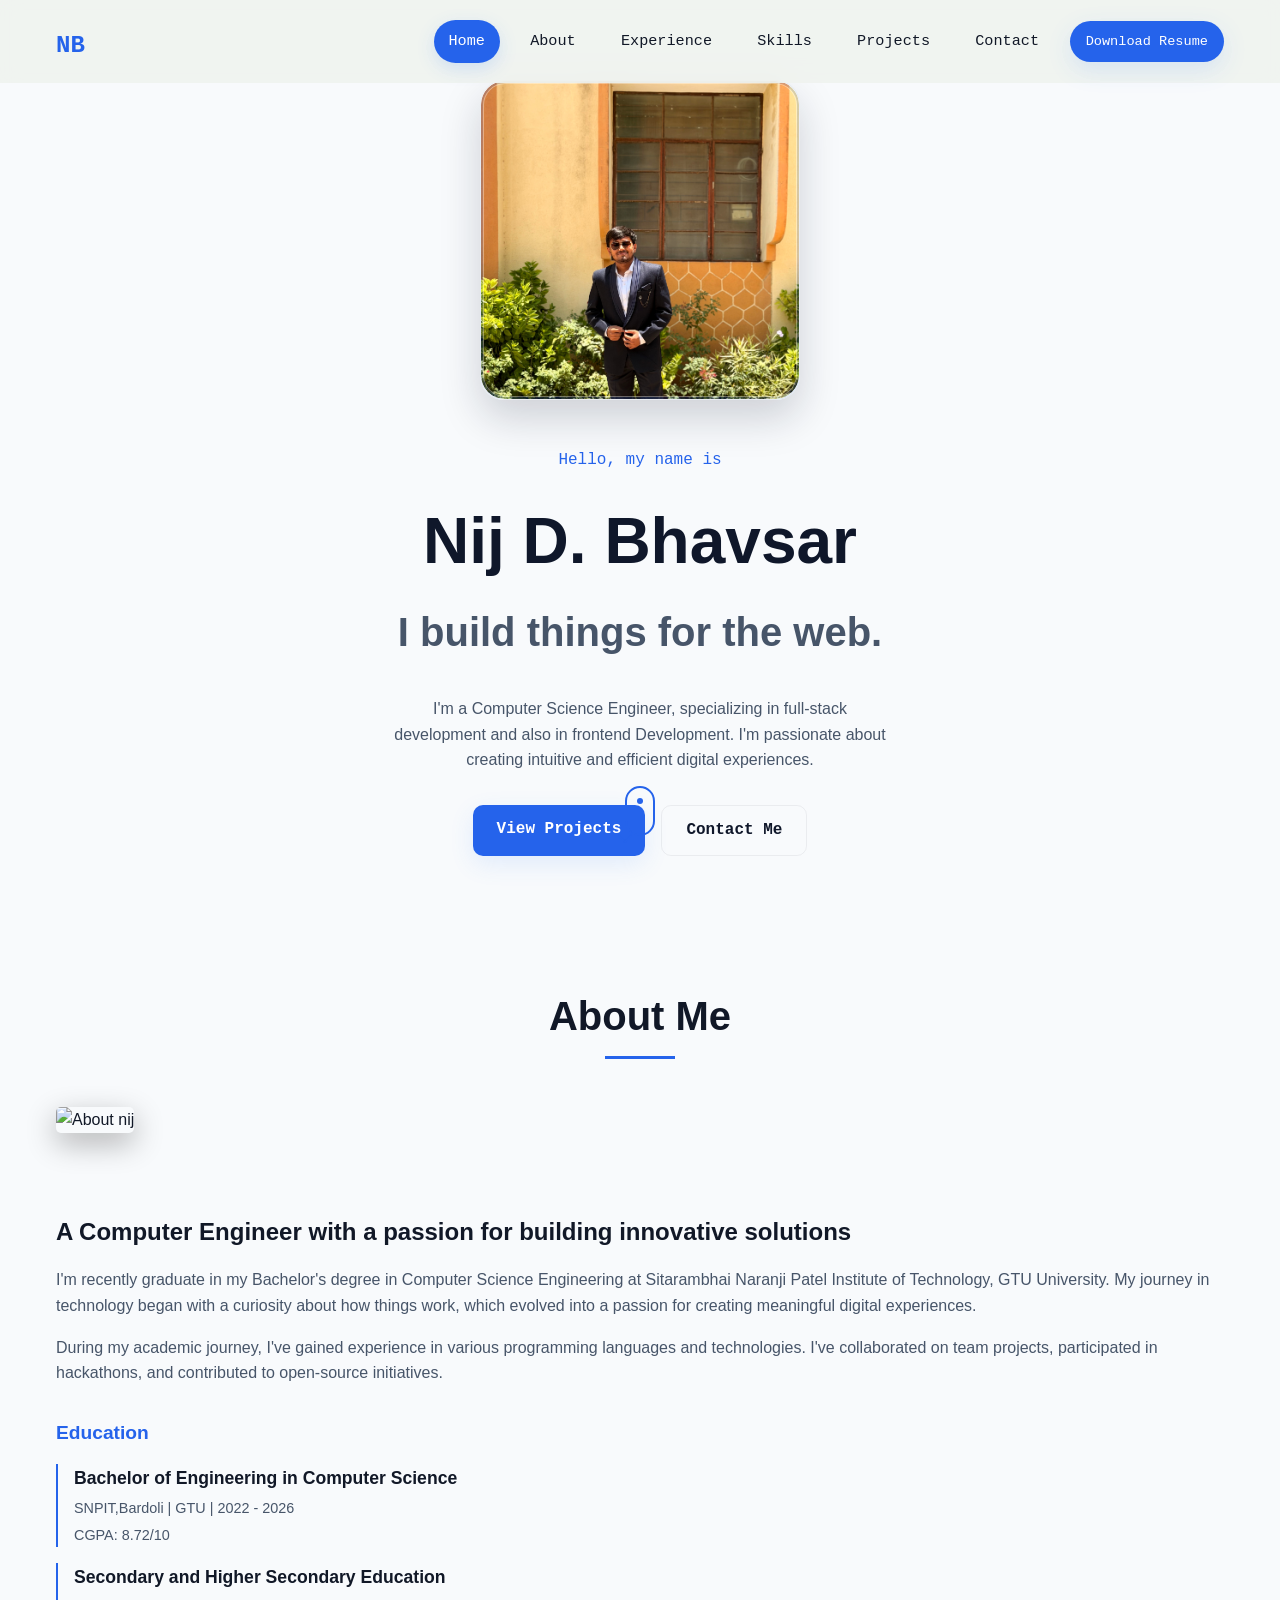
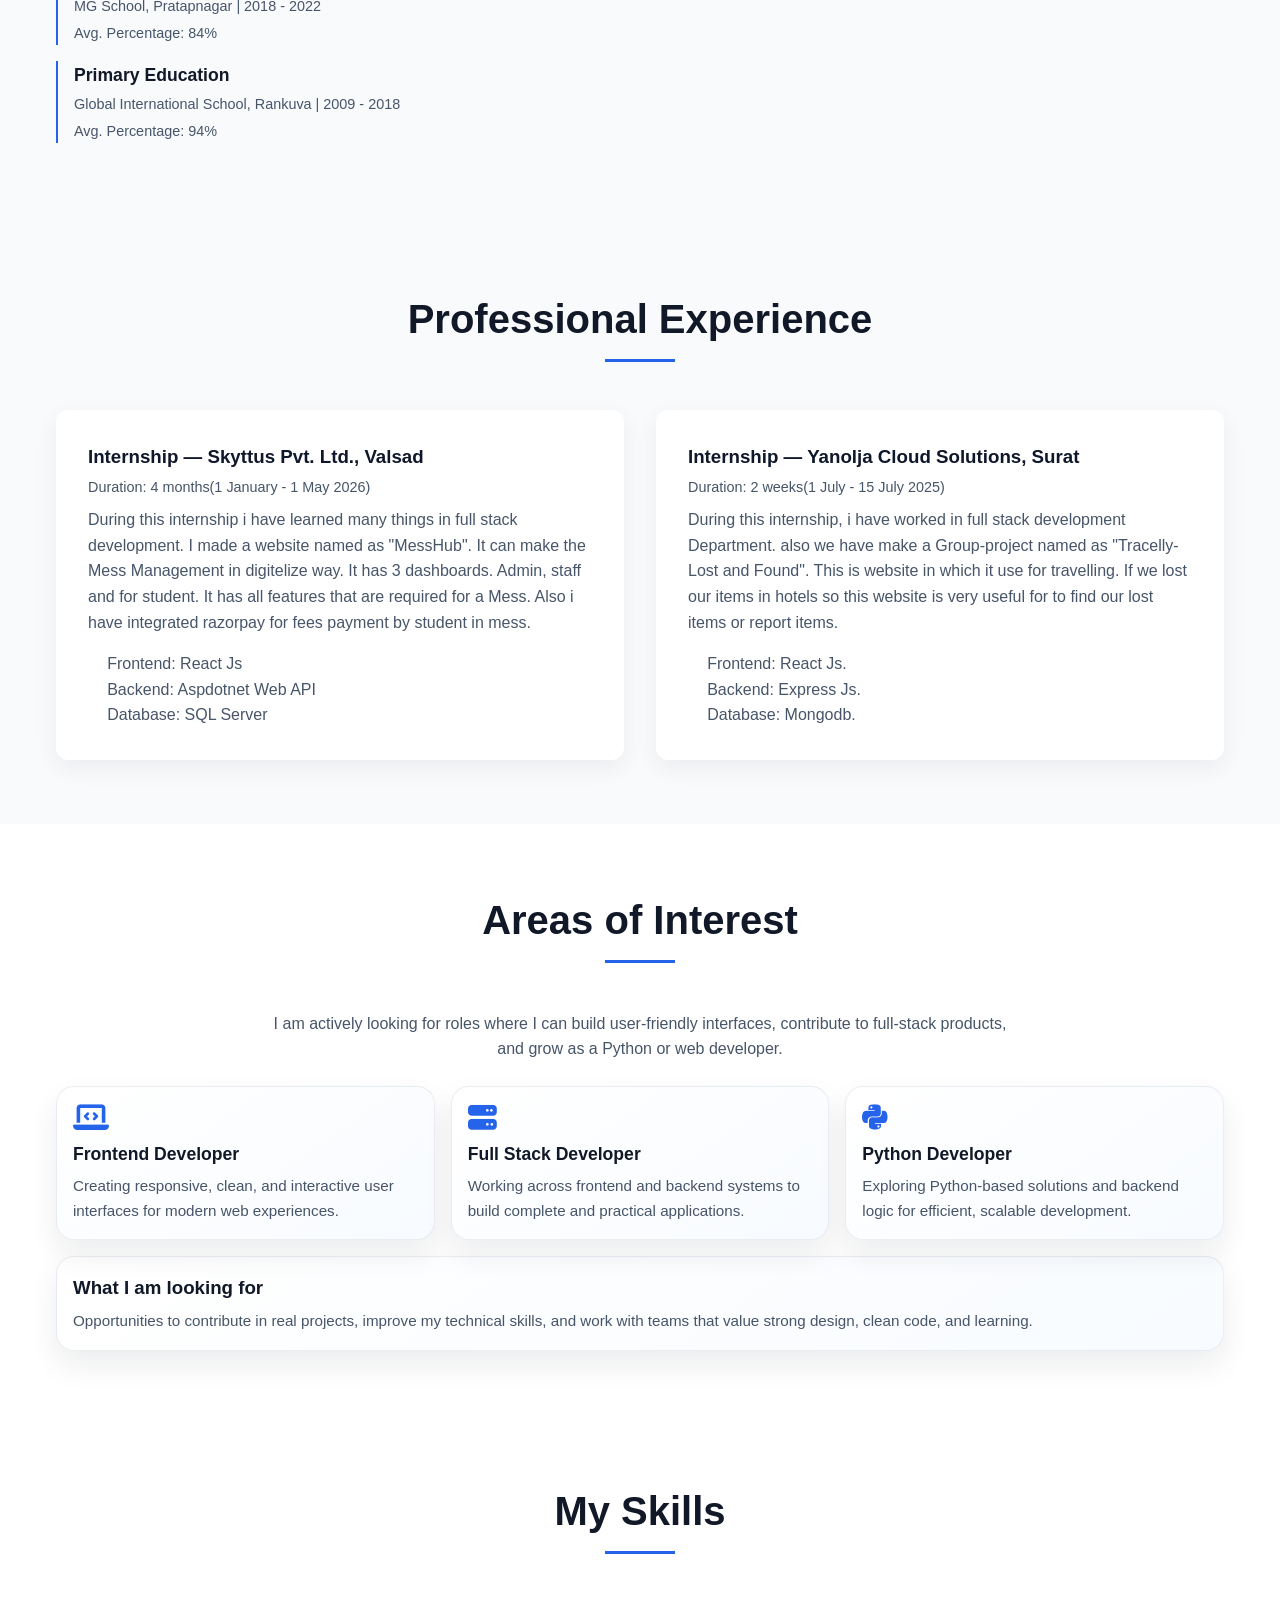
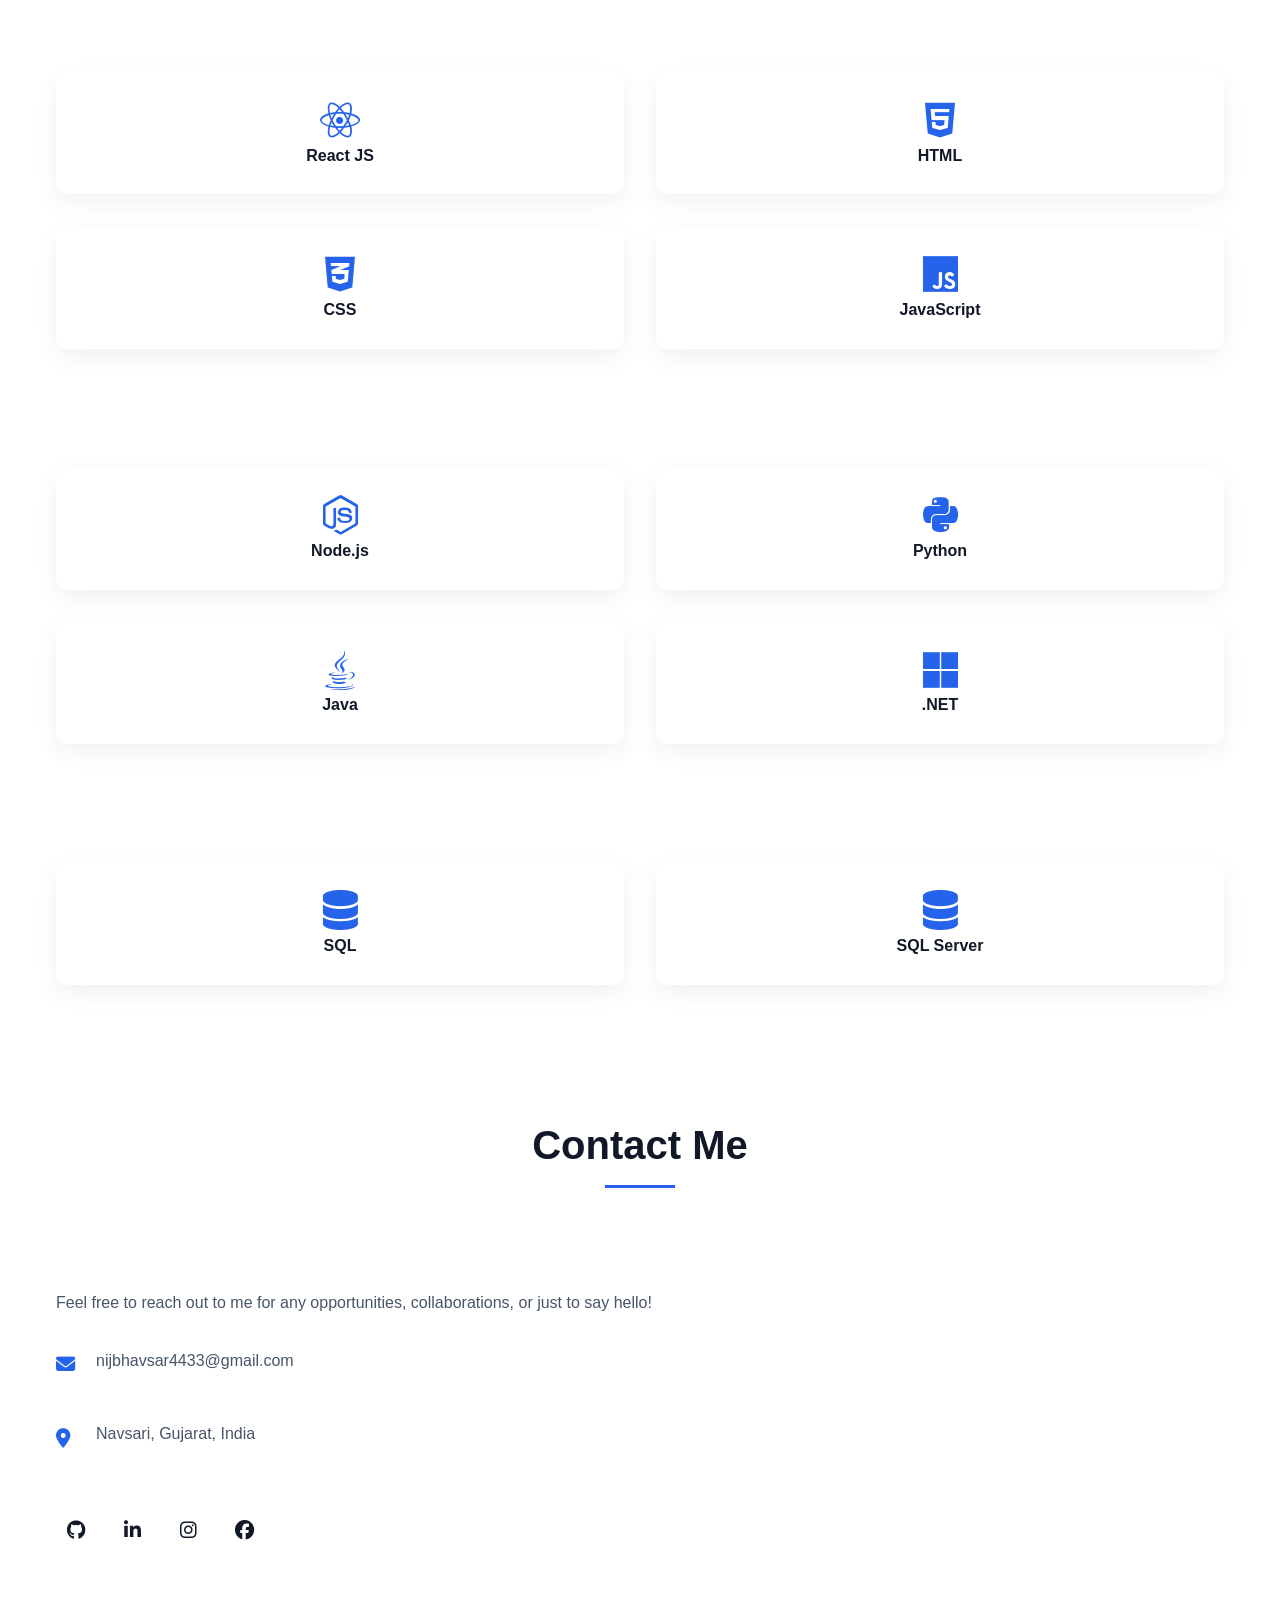
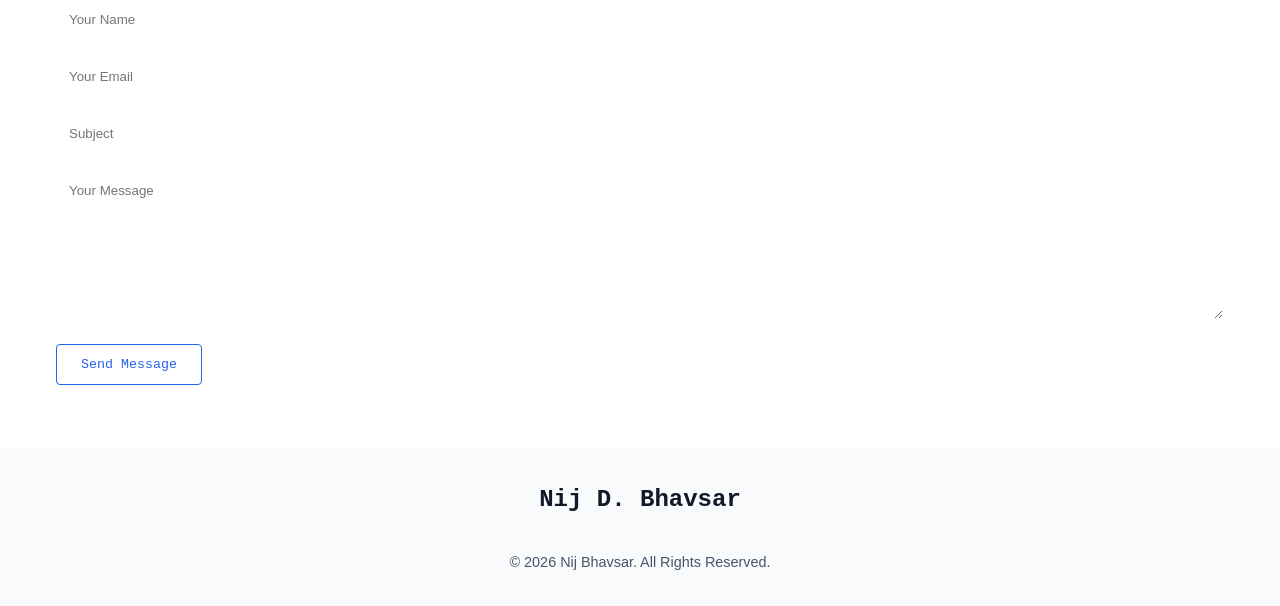
==== commit a68b6cb1: "Remove phone contact from index.html Removed phone contact information from the page." ====
--- a/index.html
+++ b/index.html
@@ -295,10 +295,6 @@
               <p>nijbhavsar4433@gmail.com</p>
             </div>
             <div class="contact-item">
-              <i class="fas fa-phone"></i>
-              <p>+91 9313234412</p>
-            </div>
-            <div class="contact-item">
               <i class="fas fa-map-marker-alt"></i>
               <p>Navsari, Gujarat, India</p>
             </div>
--- a/css/style.css
+++ b/css/style.css
@@ -457,7 +457,7 @@
 .about-text h3 {
   font-size: 1.5rem;
   margin-bottom: var(--spacing-s);
-  color: var(--white);
+  color: var(--black);
 }
 
 .about-text p {
@@ -484,7 +484,7 @@
 .education-item h5 {
   font-size: 1.1rem;
   margin-bottom: 0.25rem;
-  color: var(--white);
+  color: var(--black);
 }
 
 .education-item p {
